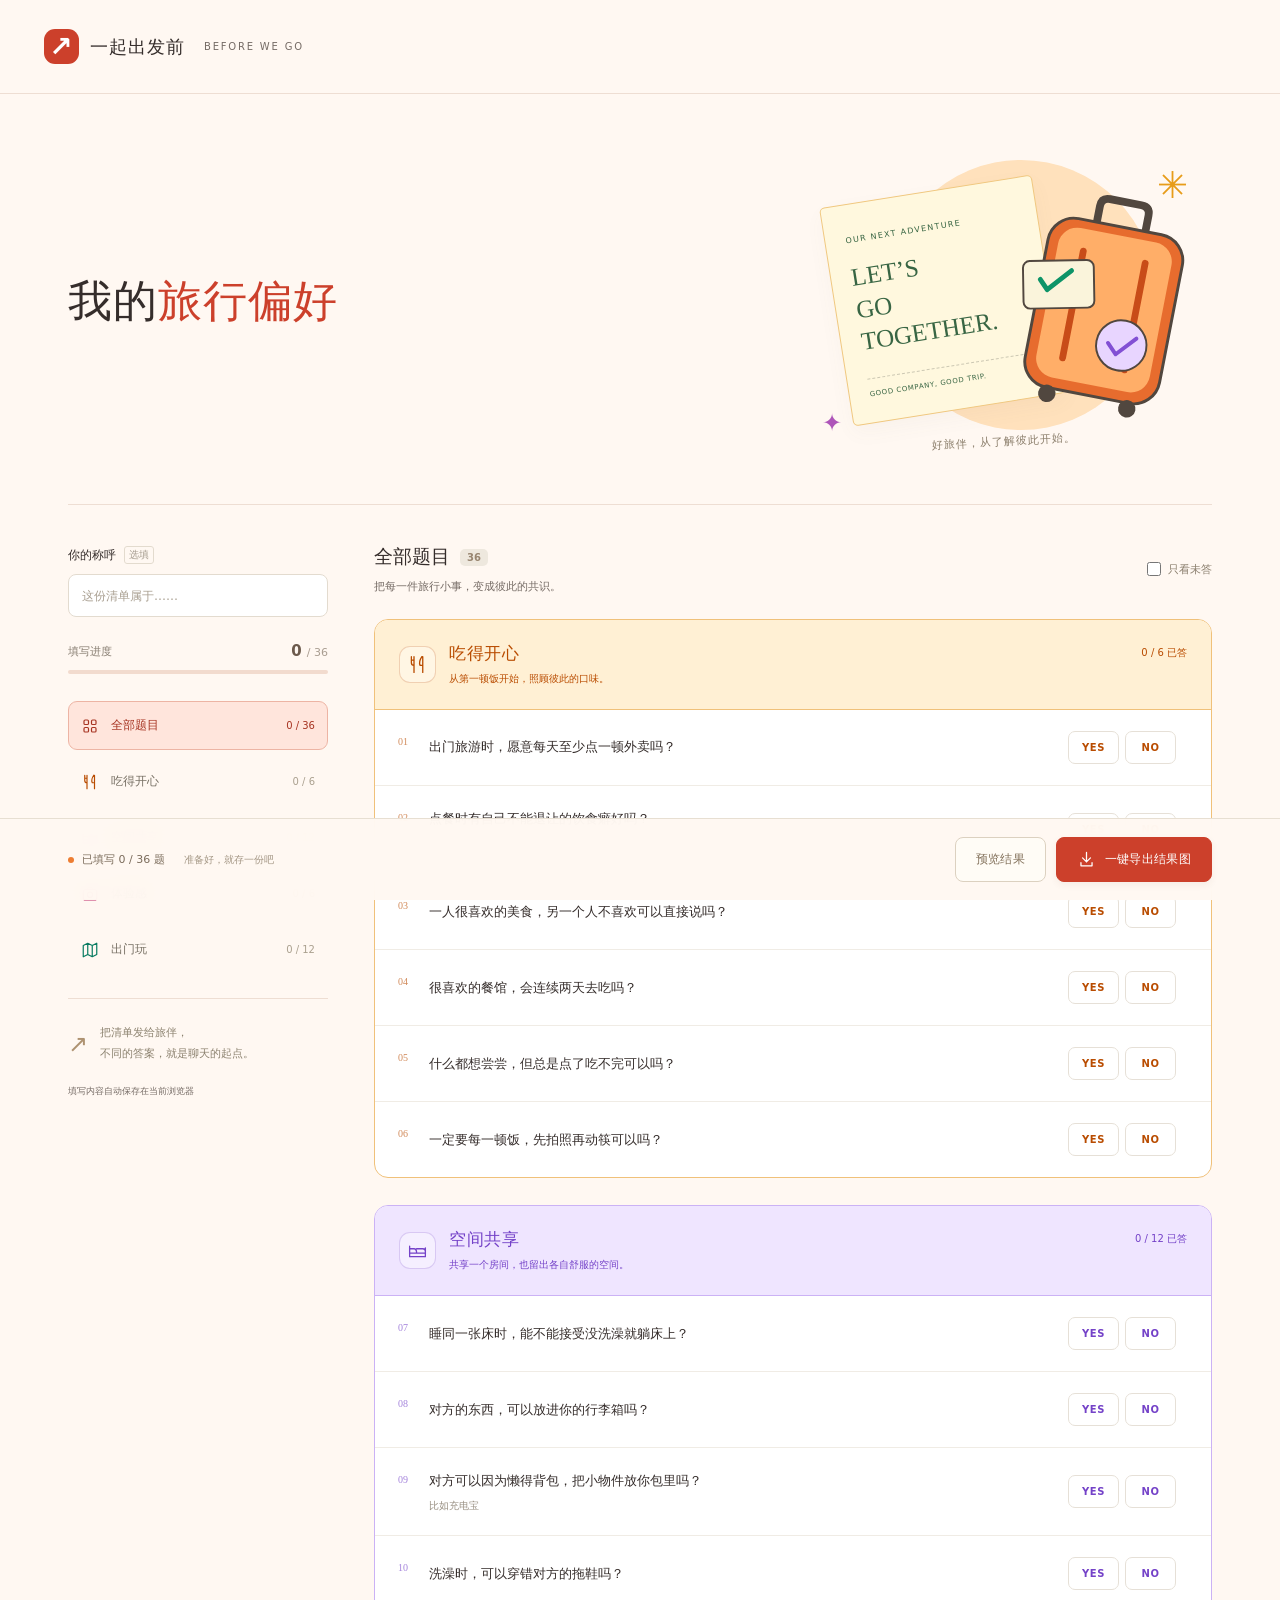
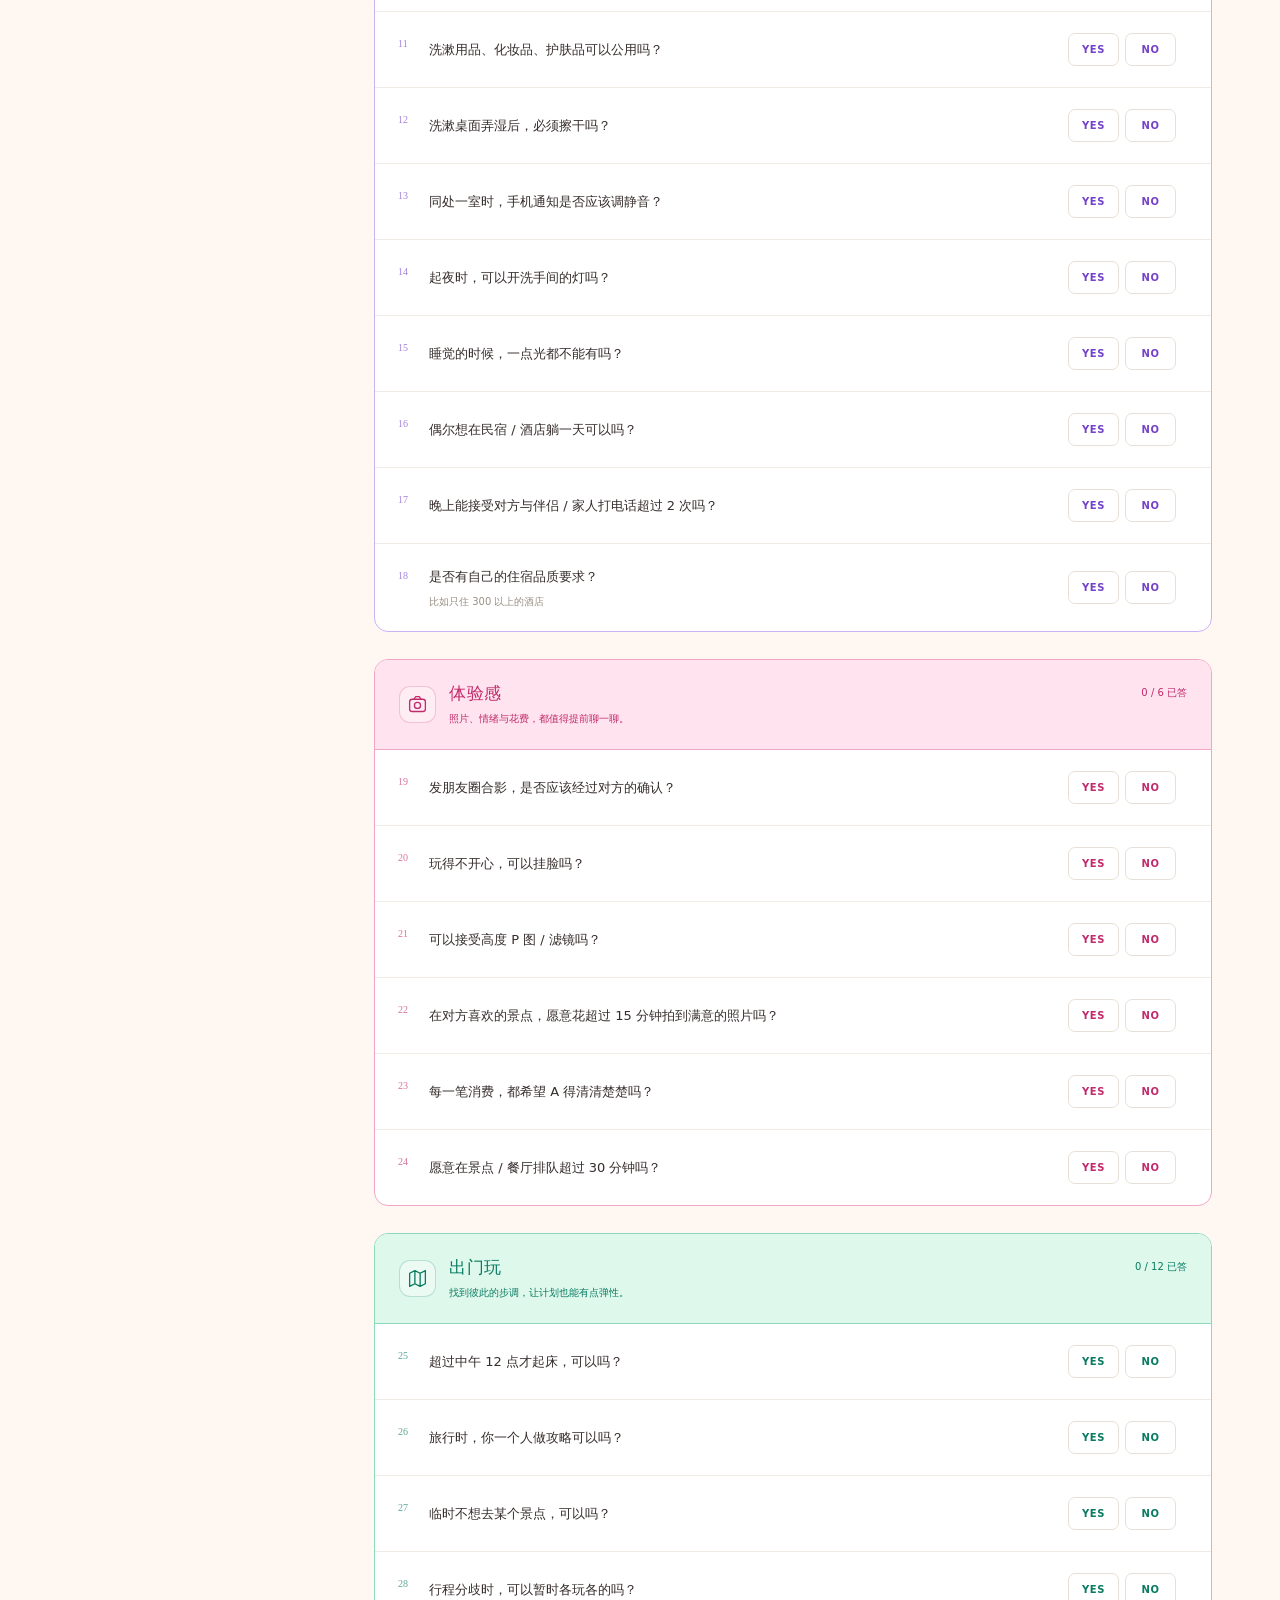
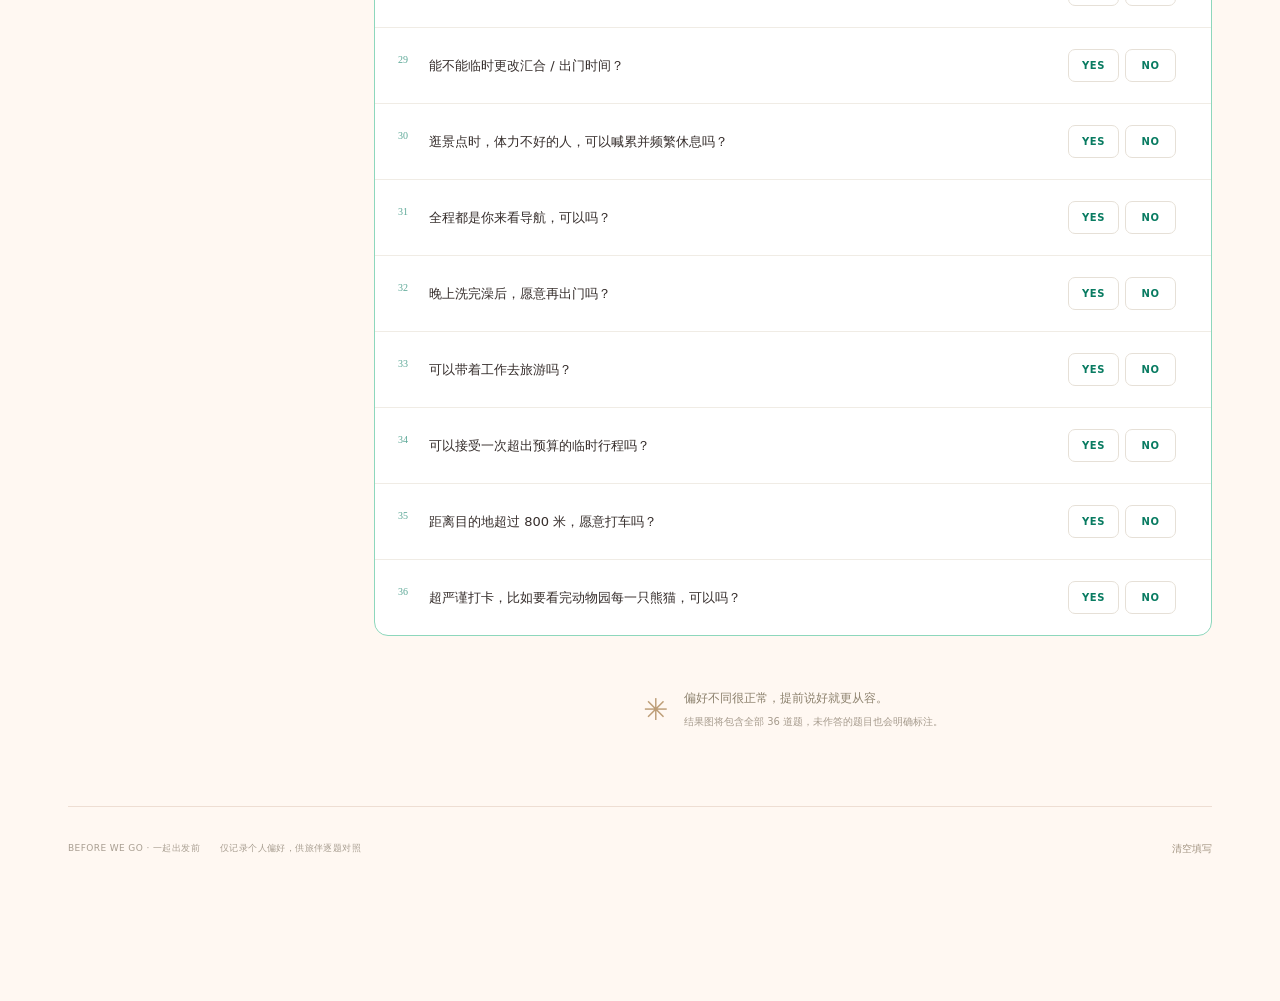
==== docs/travel-preference/index.html @ fba79fec "Archive maintenance docs and rename travel to travel-preference" ====
<!doctype html>
<html lang="zh-CN">
<head>
  <meta charset="utf-8">
  <meta name="viewport" content="width=device-width,initial-scale=1">
  <meta name="theme-color" content="#fff8f2">
  <meta name="description" content="36 道旅行偏好题，分为吃饭、空间共享、体验感、出门玩四大类。填写 YES / NO，一键导出完整偏好结果图，与旅伴一起对照。">
  <title>一起出发前 · 旅行偏好互检表</title>
  <link rel="icon" href="favicon.svg?v=20261030-5" type="image/svg+xml">
  <link rel="stylesheet" href="styles.css?v=20261030-5">
  <script src="questions.js?v=20261030-5" defer></script>
  <script src="share.js?v=20261030-5" defer></script>
  <script src="app.js?v=20261030-5" defer></script>
</head>
<body>
  <header class="site-header">
    <a href="#" class="brand" aria-label="一起出发前，回到顶部"><span class="brand-mark" aria-hidden="true">↗</span>一起出发前<span class="brand-en">BEFORE WE GO</span></a>
  </header>

  <main class="page-shell">
    <section class="hero" aria-labelledby="page-title">
      <div class="hero-copy">
        <h1 id="page-title">我的<span class="title-accent">旅行偏好</span></h1>
      </div>
      <div class="hero-art" aria-hidden="true">
        <div class="art-orbit"></div><span class="art-star star-one">✳</span><span class="art-star star-two">✦</span>
        <div class="ticket"><span>OUR NEXT ADVENTURE</span><strong>LET’S<br>GO TOGETHER.</strong><div class="ticket-line"></div><small>GOOD COMPANY, GOOD TRIP.</small></div>
        <svg class="luggage" viewBox="0 0 200 240"><path d="M77 37V18q0-9 9-9h33q9 0 9 9v19" fill="none" stroke="#51473f" stroke-width="8"/><rect x="31" y="35" width="141" height="177" rx="27" fill="#e76c2e" stroke="#51473f" stroke-width="3"/><rect x="42" y="44" width="119" height="157" rx="20" fill="#ffae68"/><path d="M69 67v112M134 67v112" stroke="#c84c18" stroke-width="7" stroke-linecap="round"/><rect x="14" y="81" width="73" height="49" rx="7" fill="#faf4db" stroke="#51473f" stroke-width="2" transform="rotate(-12 50 105)"/><path d="m31 104 9 9 21-24" fill="none" stroke="#0d9468" stroke-width="5" stroke-linecap="round" stroke-linejoin="round"/><circle cx="60" cy="218" r="9" fill="#51473f"/><circle cx="144" cy="218" r="9" fill="#51473f"/><circle cx="126" cy="155" r="26" fill="#e8d5ff" stroke="#51473f" stroke-width="2"/><path d="m112 155 10 10 18-20" fill="none" stroke="#8250d4" stroke-width="4" stroke-linecap="round" stroke-linejoin="round"/></svg>
        <span class="art-label">好旅伴，从了解彼此开始。</span>
      </div>
    </section>

    <div class="workspace">
      <aside class="sidebar" aria-label="填写设置">
        <label class="name-label" for="respondent">你的称呼 <span>选填</span></label>
        <input id="respondent" maxlength="24" placeholder="这份清单属于……" autocomplete="nickname">
        <div class="progress-heading"><span>填写进度</span><strong id="progress-count">0 <span>/ 36</span></strong></div>
        <div class="progress-track" role="progressbar" aria-label="填写进度" aria-valuemin="0" aria-valuemax="36" aria-valuenow="0"><div id="progress-fill"></div></div>
        <nav class="category-nav" aria-label="题目分类" id="category-nav"></nav>
        <div class="sidebar-note"><span aria-hidden="true">↗</span><p>把清单发给旅伴，<br>不同的答案，就是聊天的起点。</p></div>
        <p class="storage-status" id="storage-status">填写内容自动保存在当前浏览器</p>
      </aside>

      <section class="question-area" aria-label="旅行偏好题目">
        <div class="list-toolbar"><div><h2 id="list-title">全部题目<span>36</span></h2><p id="list-subtitle">把每一件旅行小事，变成彼此的共识。</p></div><label class="unanswered-filter"><input type="checkbox" id="unanswered-filter"><span>只看未答</span></label></div>
        <div id="question-list"></div>
        <div class="empty-state" id="empty-state" hidden><span>✓</span><h3>这一部分，已经填好啦</h3><p>取消「只看未答」可查看或修改你的选择。</p></div>
        <div class="end-note"><span>✳</span><p>偏好不同很正常，提前说好就更从容。<br><small>结果图将包含全部 36 道题，未作答的题目也会明确标注。</small></p></div>
      </section>
    </div>
  </main>

  <footer class="site-footer"><span>BEFORE WE GO · 一起出发前</span><p>仅记录个人偏好，供旅伴逐题对照</p><button class="quiet-button" id="reset-button">清空填写</button></footer>
  <div class="action-dock"><div class="dock-inner"><div class="dock-status"><span class="status-dot"></span><span id="dock-progress">已填写 0 / 36 题</span><small>准备好，就存一份吧</small></div><div class="dock-actions"><button class="secondary-button" id="preview-button">预览结果</button><button class="primary-button" id="export-button"><svg viewBox="0 0 24 24" aria-hidden="true"><path d="M12 3v12m-5-5 5 5 5-5M5 16v4h14v-4"/></svg><span>一键导出结果图</span></button></div></div></div>

  <dialog id="result-dialog" class="result-dialog" aria-labelledby="result-title"><div class="dialog-header"><div><span class="eyebrow">YOUR PREFERENCES</span><h2 id="result-title">你的旅行偏好结果图</h2><p id="result-description"></p></div><button class="close-button" data-close="result-dialog" aria-label="关闭结果预览">×</button></div><div class="result-image-wrap"><img id="result-image" alt="包含全部 36 道题及所选偏好的结果长图"></div><div class="dialog-actions"><span>手机也可以长按图片保存</span><button class="primary-button" id="save-preview-button">下载 PNG 图片 ↓</button></div></dialog>
  <dialog id="reset-dialog" class="reset-dialog" aria-labelledby="reset-title"><button class="close-button" data-close="reset-dialog" aria-label="取消清空">×</button><span class="reset-symbol" aria-hidden="true">↺</span><h2 id="reset-title">重新填写这份清单？</h2><p>称呼和全部答案都会清空。已经下载的结果图不受影响。</p><div class="reset-actions"><button class="secondary-button" data-close="reset-dialog">保留填写</button><button class="primary-button" id="confirm-reset">确认清空</button></div></dialog>
  <div id="toast" class="toast" role="status" aria-live="polite"></div>
  <noscript><div class="noscript-note">请启用 JavaScript，以便填写清单和导出结果图。</div></noscript>
</body>
</html>
---- docs/travel-preference/styles.css ----
:root{--paper:#fff8f2;--ink:#352d2b;--muted:#756b65;--line:#eeded3;--primary:#cc402b;--food:#b94c00;--food-bg:#fff0d4;--space:#7442c8;--space-bg:#efe5ff;--experience:#c02b6b;--experience-bg:#ffe3ee;--outing:#087b61;--outing-bg:#dff8ec;font-family:"Microsoft YaHei","PingFang SC",system-ui,sans-serif;color:var(--ink);background:var(--paper);font-synthesis:none;scroll-behavior:smooth}
*{box-sizing:border-box}body{margin:0}button,input{font:inherit}button,a,input{-webkit-tap-highlight-color:transparent}button{cursor:pointer}button:disabled{cursor:wait;opacity:.6}a{color:inherit;text-decoration:none}button:focus-visible,a:focus-visible,input:focus-visible{outline:3px solid #cc402b66;outline-offset:4px}button svg{width:19px;height:19px;fill:none;stroke:currentColor;stroke-width:1.6;stroke-linecap:round;stroke-linejoin:round}button{transition:background .18s,transform .18s,border-color .18s}button:active{transform:translateY(1px)}[hidden]{display:none!important}
.site-header{max-width:1280px;margin:auto;height:94px;display:flex;align-items:center;justify-content:space-between;padding:0 44px;border-bottom:1px solid var(--line)}.brand{display:flex;align-items:center;gap:11px;font-weight:700;font-size:18px;letter-spacing:1px}.brand-mark{width:35px;height:35px;background:var(--primary);color:#ffffff;display:grid;place-items:center;border-radius:11px;font-size:28px;line-height:1}.brand-en{font-size:10px;color:var(--muted);margin-left:8px;font-weight:500;letter-spacing:1.8px}.quiet-button{border:0;background:none;display:inline-flex;align-items:center;justify-content:center;gap:7px;color:#706b63;font-size:13px;padding:10px 0}.quiet-button:hover{color:var(--primary)}.page-shell{max-width:1192px;margin:auto;padding:0 24px}.hero{display:flex;align-items:center;justify-content:space-between;padding:62px 0 58px;gap:25px}.eyebrow{font-size:10px;letter-spacing:2px;font-weight:600;color:#8d7c6c;display:inline-flex;align-items:center;gap:9px}.hero h1{font-size:44px;line-height:1.45;letter-spacing:1px;font-weight:650;margin:18px 0}.title-accent{color:var(--primary)}.hero-art{position:relative;flex:0 0 390px;height:290px}.art-orbit{position:absolute;width:270px;height:270px;border-radius:50%;background:#ffe1bc;top:4px;left:64px}.ticket{position:absolute;background:#fff8de;border:1px solid #f0c880;box-shadow:0 8px 20px #7e71550b;width:215px;top:34px;left:13px;height:221px;transform:rotate(-9deg);border-radius:5px;padding:23px 20px;color:#386543}.ticket>span{font-size:8px;letter-spacing:1.3px}.ticket strong{display:block;font-family:Georgia,serif;font-weight:500;font-size:25px;line-height:1.3;margin:15px 0}.ticket-line{border-top:1px dashed #ccc8b3;margin-top:20px}.ticket small{font-size:7px;letter-spacing:.6px;display:block;margin-top:11px}.luggage{position:absolute;width:194px;top:35px;right:12px;transform:rotate(11deg)}.art-star{position:absolute;font-size:37px;z-index:2}.star-one{right:24px;top:8px;color:#e79c19}.star-two{left:0;bottom:9px;color:#ae55b9;font-size:24px}.art-label{position:absolute;bottom:-3px;left:110px;transform:rotate(-3deg);font-size:11px;color:#8b7e6b;letter-spacing:1px}
.workspace{display:grid;grid-template-columns:260px minmax(0,1fr);gap:46px;align-items:start;border-top:1px solid var(--line);padding-top:36px}.sidebar{position:sticky;top:24px;padding:5px 0 0}.name-label{font-size:12px;display:flex;align-items:center;gap:8px;margin-bottom:10px}.name-label span{font-size:10px;color:#a49a8d;border:1px solid #e3dbce;border-radius:3px;padding:1px 4px}#respondent{width:100%;background:#ffffff;border:1px solid #e3dbcf;border-radius:8px;padding:12px 13px;font-size:12px;color:var(--ink);height:43px}#respondent::placeholder{color:#aaa092}.progress-heading{display:flex;align-items:center;justify-content:space-between;font-size:11px;color:#877d71;margin:25px 0 10px}.progress-heading strong{font-size:15px;color:#6c5a4c;font-weight:550}.progress-heading strong span{color:#a99d91;font-size:11px;font-weight:400}.progress-track{height:4px;background:#f2dbce;border-radius:3px;overflow:hidden}.progress-track>div{height:100%;background:#cc402b;border-radius:3px;transition:width .25s;width:0}.category-nav{display:flex;flex-direction:column;gap:7px;margin-top:27px}.category-button{border:1px solid transparent;background:none;color:#777064;border-radius:9px;display:flex;align-items:center;text-align:left;gap:12px;padding:12px;font-size:12px;min-height:49px}.category-button:hover{background:#fff0e3}.category-button.active{background:#ffe5dc;border-color:#edb4a4;color:#a73422}.category-button .nav-icon{display:grid;place-items:center}.nav-icon svg{width:18px;height:18px}.category-button .category-count{margin-left:auto;color:#aaa08f;font-size:10px;font-variant-numeric:tabular-nums}.category-button.active .category-count{color:#a73422}.category-button[data-group=food]{--accent:var(--food);--tint:var(--food-bg)}.category-button[data-group=space]{--accent:var(--space);--tint:var(--space-bg)}.category-button[data-group=experience]{--accent:var(--experience);--tint:var(--experience-bg)}.category-button[data-group=outing]{--accent:var(--outing);--tint:var(--outing-bg)}.category-button:not([data-group=all]) .nav-icon{color:var(--accent)}.category-button:not([data-group=all]).active{background:var(--tint);color:var(--accent);border-color:color-mix(in srgb,var(--accent) 20%,transparent)}.sidebar-note{margin:24px 0 0;padding-top:24px;border-top:1px solid var(--line);display:flex;gap:12px;align-items:center;color:#8c826f}.sidebar-note>span{font-size:24px;color:#ae9271}.sidebar-note p{font-size:11px;line-height:1.9;margin:0}.storage-status{font-size:9px;color:#756b65;margin-top:19px;line-height:1.7}.list-toolbar{display:flex;justify-content:space-between;align-items:center;margin:0 0 25px;padding:3px 0 0}.list-toolbar h2{font-size:19px;font-weight:600;margin:0;display:flex;gap:10px;align-items:center}.list-toolbar h2 span{font-size:10px;color:#988570;background:#eee8de;border-radius:5px;padding:3px 7px}.list-toolbar p{font-size:11px;color:var(--muted);margin:9px 0 0}.unanswered-filter{font-size:11px;color:#8a7e6d;display:flex;align-items:center;gap:7px;white-space:nowrap;cursor:pointer;margin-left:14px}.unanswered-filter input{accent-color:var(--primary);width:14px;height:14px;margin:0}.question-group{margin-bottom:27px;border:1px solid var(--border);border-radius:14px;overflow:hidden;background:#ffffff;--accent:var(--food);--tint:var(--food-bg);--border:#f0c17a}.question-group[data-group=space]{--accent:var(--space);--tint:var(--space-bg);--border:#cbb2f5}.question-group[data-group=experience]{--accent:var(--experience);--tint:var(--experience-bg);--border:#f1a6c7}.question-group[data-group=outing]{--accent:var(--outing);--tint:var(--outing-bg);--border:#8dd7bc}.group-heading{background:var(--tint);padding:22px 24px;display:flex;align-items:center;gap:13px;border-bottom:1px solid var(--border)}.group-icon{display:grid;place-items:center;width:37px;height:37px;border:1px solid color-mix(in srgb,var(--accent) 22%,transparent);border-radius:11px;color:var(--accent);background:#ffffff60}.group-icon svg{width:21px;height:21px;fill:none;stroke:currentColor;stroke-width:1.5;stroke-linecap:round;stroke-linejoin:round}.group-heading h3{font-size:17px;color:var(--accent);margin:0 0 6px;letter-spacing:.5px;font-weight:600}.group-heading p{font-size:10px;color:var(--accent);opacity:1;margin:0;line-height:1.6}.group-total{margin-left:auto;color:var(--accent);font-size:10px;white-space:nowrap;align-self:flex-start;margin-top:4px;opacity:1}.question-row{display:flex;align-items:center;gap:14px;padding:21px 23px;position:relative}.question-row+.question-row{border-top:1px solid #f0ece5}.question-number{align-self:flex-start;font-size:10px;font-family:Georgia,serif;font-variant-numeric:tabular-nums;color:var(--accent);margin-top:5px;opacity:.65;min-width:17px}.question-copy{flex:1;min-width:0;margin:0;border:0;padding:0}.question-copy legend{font-size:13px;line-height:1.85;font-weight:500;padding:0;max-width:100%}.question-note{font-size:10px;color:#999083;margin:4px 0 0;line-height:1.7}.answer-controls{display:flex;gap:6px;flex-shrink:0;align-items:center}.answer-option{display:block;position:relative;cursor:pointer}.answer-option input{position:absolute;opacity:0;width:1px;height:1px}.answer-option span{display:flex;align-items:center;justify-content:center;min-width:51px;height:33px;border:1px solid #e6e0d7;border-radius:7px;background:#ffffff;font-size:10px;color:var(--accent);font-weight:600;letter-spacing:.6px;transition:all .15s}.answer-option:hover span{border-color:var(--accent);color:var(--accent)}.answer-option input:checked+span{background:var(--accent);border-color:var(--accent);color:white}.answer-option input:focus-visible+span{outline:3px solid var(--accent);outline-offset:3px}.clear-answer{height:22px;width:20px;padding:0;line-height:1;border:0;background:none;color:#aaa093;font-size:17px;opacity:0;pointer-events:none;margin-right:-14px}.question-row.answered .clear-answer{opacity:.7;pointer-events:auto}.clear-answer:hover{color:var(--accent)}.empty-state{text-align:center;padding:65px 20px;background:#ffffff;border:1px dashed #dacfbd;border-radius:14px;color:#827561}.empty-state>span{font-size:24px}.empty-state h3{font-size:17px}.empty-state p{font-size:12px}.end-note{display:flex;justify-content:center;align-items:center;gap:16px;margin:39px 0 29px;color:#8d826e}.end-note>span{font-size:30px;color:#bd9d76}.end-note p{font-size:12px;line-height:1.9}.end-note small{font-size:10px;color:#a69b8d}.site-footer{max-width:1144px;margin:32px auto 110px;padding:25px 0;border-top:1px solid var(--line);display:flex;align-items:center;gap:20px;color:#a89e91;font-size:9px;letter-spacing:.4px}.site-footer p{margin:0;flex:1}.site-footer .quiet-button{font-size:10px;color:#a39583}.action-dock{position:fixed;bottom:0;left:0;width:100%;border-top:1px solid #e7dfd2;background:#fff8f2f2;backdrop-filter:blur(12px);z-index:5;padding-bottom:env(safe-area-inset-bottom)}.dock-inner{max-width:1144px;margin:auto;display:flex;align-items:center;justify-content:space-between;gap:20px;padding:18px 0}.dock-status{display:flex;align-items:center;gap:8px;font-size:11px;color:#7b6c5b}.dock-status small{font-size:10px;color:#a49785;margin-left:11px}.status-dot{height:6px;width:6px;border-radius:50%;background:#ed7d32}.dock-actions{display:flex;gap:10px}.primary-button,.secondary-button{border-radius:8px;min-height:43px;padding:12px 20px;display:inline-flex;justify-content:center;align-items:center;gap:9px;font-size:12px;letter-spacing:.3px;line-height:1.4;white-space:nowrap}.primary-button{border:1px solid var(--primary);background:var(--primary);color:#ffffff;box-shadow:0 3px 7px #6e3d2910}.primary-button:hover{background:#b53222;border-color:#b53222}.secondary-button{border:1px solid #dcd1c0;background:#fffcf6;color:#82705a}.secondary-button:hover{background:#f0e9dd}
dialog{padding:0;border:1px solid #e6dccd;border-radius:16px;background:var(--paper);color:var(--ink);max-height:90vh;box-shadow:0 20px 90px #44372333}dialog::backdrop{background:#30292088;backdrop-filter:blur(4px)}.dialog-header{display:flex;justify-content:space-between;align-items:flex-start;padding:25px 27px 20px;gap:20px}.dialog-header h2{font-size:20px;margin:10px 0 0;font-weight:600}.dialog-header p{font-size:11px;color:#918575;line-height:1.8;margin:9px 0 0}.close-button{flex:0 0 32px;width:32px;height:32px;border:1px solid #e0d6c7;background:#fffaf2;color:#8b7963;border-radius:50%;font-size:23px;display:grid;place-items:center;padding:0;line-height:1}.result-dialog{width:800px}.result-image-wrap{padding:0 26px 25px;overflow:auto;max-height:62vh;background:#eae4d9}.result-image-wrap img{display:block;width:100%;height:auto;box-shadow:0 4px 16px #4f422d12;margin-top:22px}.dialog-actions{padding:18px 26px;display:flex;justify-content:space-between;align-items:center;gap:15px}.dialog-actions>span{font-size:10px;color:#9e907d}.reset-dialog{width:400px;padding:34px}.reset-dialog>.close-button{position:absolute;right:15px;top:15px}.reset-symbol{font-size:32px;color:var(--primary)}.reset-dialog h2{font-size:20px}.reset-dialog p{font-size:12px;color:#938370;line-height:1.9}.reset-actions{display:flex;gap:10px;justify-content:flex-end;margin-top:27px}.toast{position:fixed;bottom:100px;left:50%;transform:translate(-50%,12px);background:#4f4438;color:#fffaf1;padding:13px 20px;max-width:90%;border-radius:10px;box-shadow:0 6px 30px #49371d20;font-size:12px;opacity:0;pointer-events:none;transition:all .2s;z-index:15;text-align:center;line-height:1.6}.toast.show{opacity:1;transform:translate(-50%,0)}.noscript-note{padding:25px;text-align:center;background:#f8e4da;color:#cc402b}
@media(min-width:1450px){.site-header{max-width:1360px}.page-shell{max-width:1240px}.workspace{grid-template-columns:270px minmax(0,1fr);gap:65px}.site-footer,.dock-inner{max-width:1192px}.hero{padding-top:70px;padding-bottom:67px}.hero h1{font-size:48px}.question-copy legend{font-size:14px}.question-row{padding:23px 25px}}
@media(max-width:1100px){.site-header{margin:0 24px;padding:0 8px;height:80px}.hero h1{font-size:36px}.hero-art{flex-basis:320px;transform:scale(.9);transform-origin:right center;margin-left:-30px}.workspace{grid-template-columns:220px minmax(0,1fr);gap:25px}.hero{padding:45px 0}.question-row{padding:19px 17px;gap:10px}.question-copy legend{font-size:12px}.group-heading{padding:19px 18px}.answer-option span{min-width:45px}.site-footer,.dock-inner{margin-left:24px;margin-right:24px}.dock-status small{display:none}}
@media(max-width:760px){.site-header{height:64px;margin:0 20px;padding:0}.brand{font-size:16px;gap:8px}.brand-mark{width:30px;height:30px;font-size:25px}.brand-en{display:none}.quiet-button{font-size:11px}.page-shell{padding:0 20px}.hero{padding:24px 0 20px;gap:0;position:relative;overflow:hidden}.hero h1{font-size:30px;line-height:1.3;letter-spacing:0;margin:0}.hero-art{display:none}.workspace{display:block;padding-top:20px}.sidebar{position:static;padding:0}.name-label{margin:0 0 9px;font-size:11px}.progress-heading{margin:18px 0 9px}.category-nav{flex-direction:row;gap:7px;overflow:auto;margin:23px -20px 25px;padding:0 20px 10px;scrollbar-width:thin}.category-button{padding:10px 12px;flex-shrink:0;min-height:41px;font-size:11px;gap:7px;border-color:#e5dccd;background:#fffcf6}.category-button .category-count{display:none}.nav-icon svg{width:15px;height:15px}.sidebar-note{display:none}.storage-status{margin:0 0 20px;font-size:9px}.list-toolbar{margin-bottom:20px}.list-toolbar h2{font-size:17px}.list-toolbar p{font-size:10px;line-height:1.7;max-width:235px}.unanswered-filter{font-size:10px}.group-heading{padding:18px 16px;gap:11px}.group-heading h3{font-size:16px}.group-heading p{font-size:9px;max-width:230px}.group-total{font-size:9px}.group-icon{width:32px;height:32px;border-radius:9px}.question-group{margin-bottom:20px;border-radius:12px}.question-row{padding:18px 15px;gap:9px;flex-wrap:wrap}.question-number{font-size:10px;min-width:16px}.question-copy{flex-basis:calc(100% - 25px)}.question-copy legend{font-size:13px}.answer-controls{padding-left:25px;width:100%;margin-top:5px;gap:8px}.answer-option{flex:1}.answer-option span{height:36px;width:100%;font-size:10px}.clear-answer{margin-right:0;flex-shrink:0;width:26px}.question-note{font-size:10px}.question-row:not(.answered) .clear-answer{display:none}.end-note{margin:24px 0;align-items:flex-start;gap:10px}.end-note>span{font-size:25px;margin-top:8px}.end-note p{font-size:11px}.end-note small{font-size:9px}.site-footer{margin:20px 20px 144px;padding:22px 0;flex-wrap:wrap;gap:10px;font-size:8px}.site-footer p{flex-basis:100%;line-height:1.8;order:3}.site-footer .quiet-button{margin-left:auto;padding:0}.dock-inner{margin:0 20px;padding:12px 0;gap:12px;flex-wrap:wrap}.dock-status{font-size:10px;flex-basis:100%;gap:6px}.status-dot{width:5px;height:5px}.dock-actions{width:100%;gap:9px}.dock-actions .primary-button{flex:1}.primary-button,.secondary-button{font-size:11px;min-height:42px;padding:11px 15px}.dock-actions .secondary-button{padding:11px 18px}.toast{bottom:130px;width:max-content}.dialog-header{padding:20px;gap:10px}.dialog-header h2{font-size:17px}.dialog-header .eyebrow{font-size:8px;letter-spacing:1.5px}dialog{max-width:calc(100vw - 24px);max-height:92vh;border-radius:13px}.result-image-wrap{padding:0 12px 12px;max-height:64vh}.result-image-wrap img{margin-top:12px}.dialog-actions{padding:15px;gap:10px}.dialog-actions>span{font-size:9px;line-height:1.8;max-width:110px}.reset-dialog{padding:28px}.reset-dialog h2{font-size:18px}}
@media(min-width:761px) and (max-height:850px){.site-header{height:76px}.hero{padding:26px 0}.hero h1{font-size:36px;line-height:1.35;margin:12px 0}.hero-art{height:240px;transform:scale(.82);transform-origin:right center}.workspace{padding-top:28px}}
@media(prefers-reduced-motion:reduce){:root{scroll-behavior:auto}*,*:before,*:after{transition:none!important}}
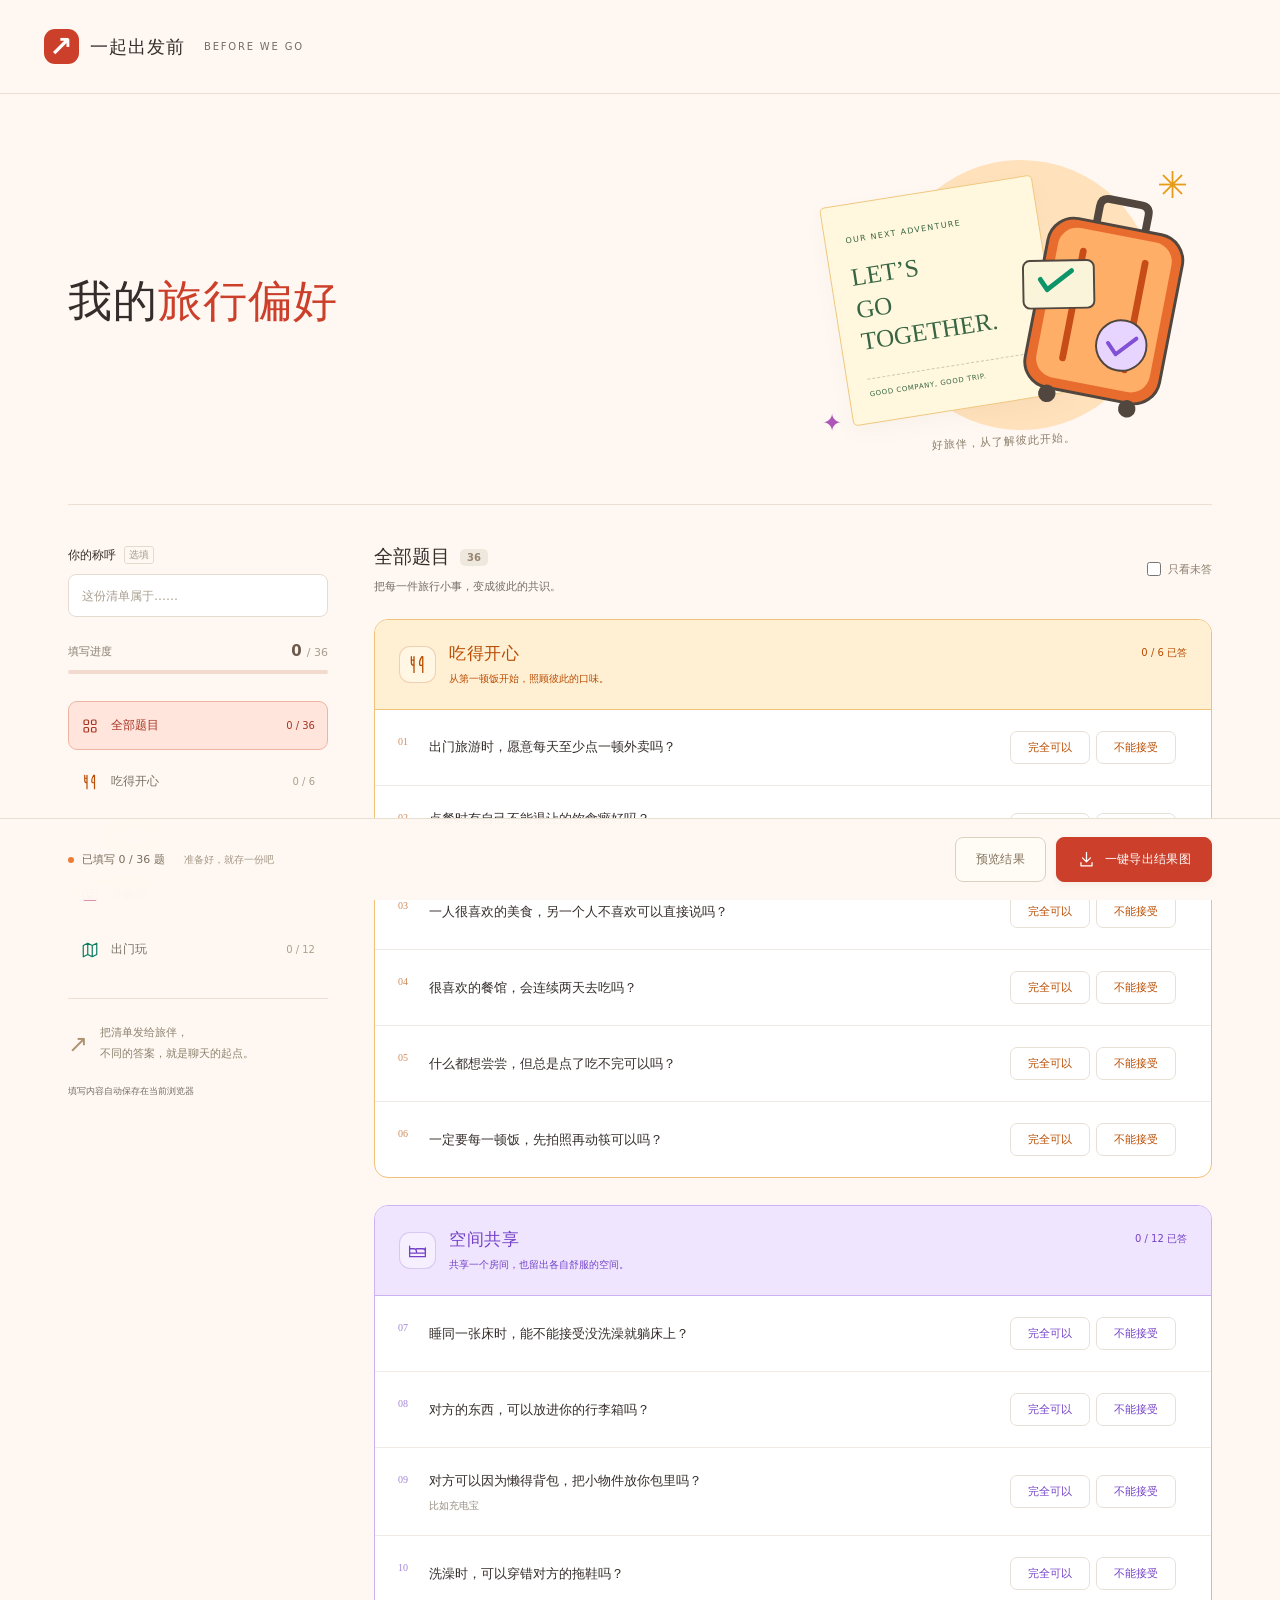
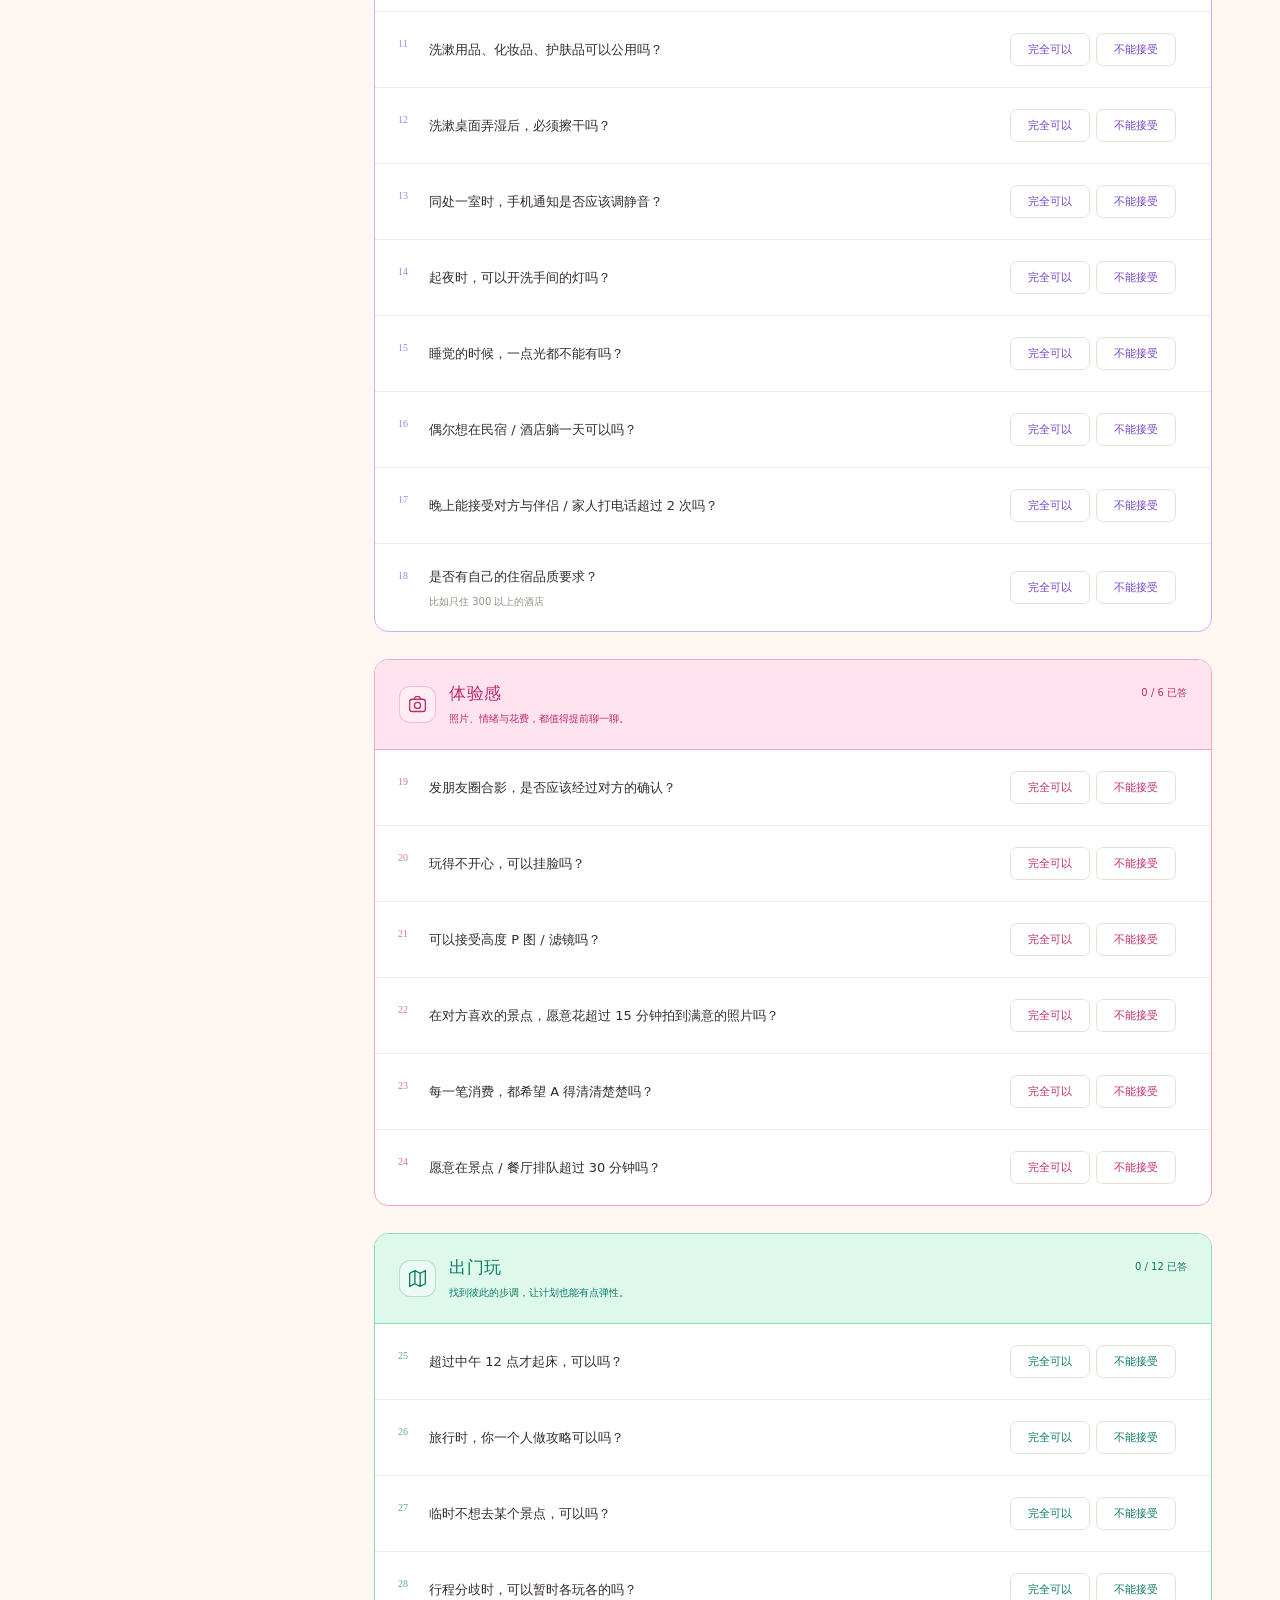
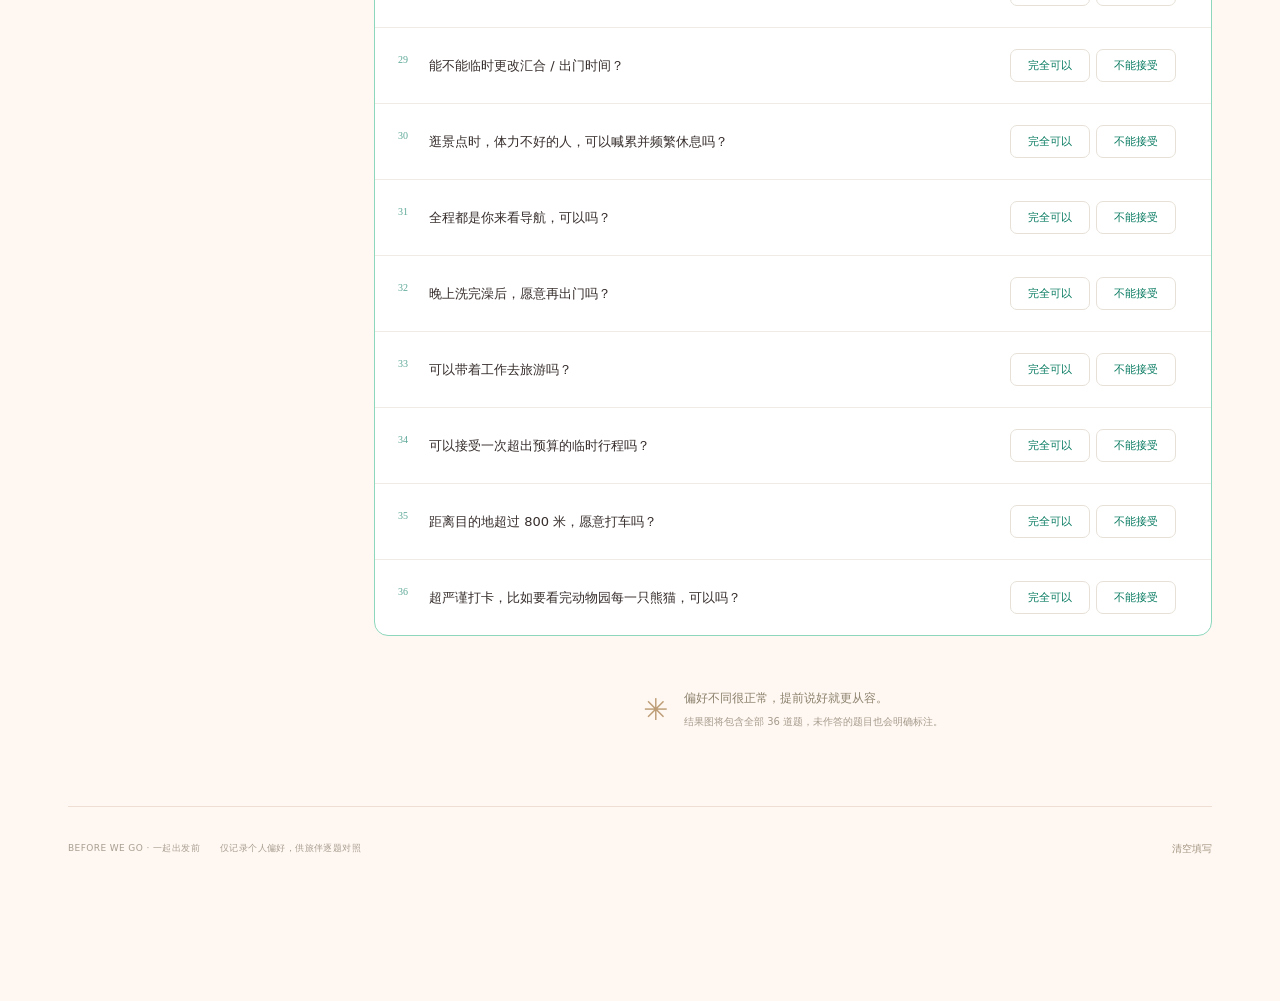
==== commit 57377515: "Use Chinese acceptance labels in travel preference answers" ====
--- a/docs/travel-preference/index.html
+++ b/docs/travel-preference/index.html
@@ -4,13 +4,13 @@
   <meta charset="utf-8">
   <meta name="viewport" content="width=device-width,initial-scale=1">
   <meta name="theme-color" content="#fff8f2">
-  <meta name="description" content="36 道旅行偏好题，分为吃饭、空间共享、体验感、出门玩四大类。填写 YES / NO，一键导出完整偏好结果图，与旅伴一起对照。">
+  <meta name="description" content="36 道旅行偏好题，分为吃饭、空间共享、体验感、出门玩四大类。选择完全可以或不能接受，一键导出完整偏好结果图，与旅伴一起对照。">
   <title>一起出发前 · 旅行偏好互检表</title>
-  <link rel="icon" href="favicon.svg?v=20261030-5" type="image/svg+xml">
-  <link rel="stylesheet" href="styles.css?v=20261030-5">
-  <script src="questions.js?v=20261030-5" defer></script>
-  <script src="share.js?v=20261030-5" defer></script>
-  <script src="app.js?v=20261030-5" defer></script>
+  <link rel="icon" href="favicon.svg?v=answers-zh-1" type="image/svg+xml">
+  <link rel="stylesheet" href="styles.css?v=answers-zh-1">
+  <script src="questions.js?v=answers-zh-1" defer></script>
+  <script src="share.js?v=answers-zh-1" defer></script>
+  <script src="app.js?v=answers-zh-1" defer></script>
 </head>
 <body>
   <header class="site-header">
--- a/docs/travel-preference/styles.css
+++ b/docs/travel-preference/styles.css
@@ -1,10 +1,10 @@
 :root{--paper:#fff8f2;--ink:#352d2b;--muted:#756b65;--line:#eeded3;--primary:#cc402b;--food:#b94c00;--food-bg:#fff0d4;--space:#7442c8;--space-bg:#efe5ff;--experience:#c02b6b;--experience-bg:#ffe3ee;--outing:#087b61;--outing-bg:#dff8ec;font-family:"Microsoft YaHei","PingFang SC",system-ui,sans-serif;color:var(--ink);background:var(--paper);font-synthesis:none;scroll-behavior:smooth}
 *{box-sizing:border-box}body{margin:0}button,input{font:inherit}button,a,input{-webkit-tap-highlight-color:transparent}button{cursor:pointer}button:disabled{cursor:wait;opacity:.6}a{color:inherit;text-decoration:none}button:focus-visible,a:focus-visible,input:focus-visible{outline:3px solid #cc402b66;outline-offset:4px}button svg{width:19px;height:19px;fill:none;stroke:currentColor;stroke-width:1.6;stroke-linecap:round;stroke-linejoin:round}button{transition:background .18s,transform .18s,border-color .18s}button:active{transform:translateY(1px)}[hidden]{display:none!important}
 .site-header{max-width:1280px;margin:auto;height:94px;display:flex;align-items:center;justify-content:space-between;padding:0 44px;border-bottom:1px solid var(--line)}.brand{display:flex;align-items:center;gap:11px;font-weight:700;font-size:18px;letter-spacing:1px}.brand-mark{width:35px;height:35px;background:var(--primary);color:#ffffff;display:grid;place-items:center;border-radius:11px;font-size:28px;line-height:1}.brand-en{font-size:10px;color:var(--muted);margin-left:8px;font-weight:500;letter-spacing:1.8px}.quiet-button{border:0;background:none;display:inline-flex;align-items:center;justify-content:center;gap:7px;color:#706b63;font-size:13px;padding:10px 0}.quiet-button:hover{color:var(--primary)}.page-shell{max-width:1192px;margin:auto;padding:0 24px}.hero{display:flex;align-items:center;justify-content:space-between;padding:62px 0 58px;gap:25px}.eyebrow{font-size:10px;letter-spacing:2px;font-weight:600;color:#8d7c6c;display:inline-flex;align-items:center;gap:9px}.hero h1{font-size:44px;line-height:1.45;letter-spacing:1px;font-weight:650;margin:18px 0}.title-accent{color:var(--primary)}.hero-art{position:relative;flex:0 0 390px;height:290px}.art-orbit{position:absolute;width:270px;height:270px;border-radius:50%;background:#ffe1bc;top:4px;left:64px}.ticket{position:absolute;background:#fff8de;border:1px solid #f0c880;box-shadow:0 8px 20px #7e71550b;width:215px;top:34px;left:13px;height:221px;transform:rotate(-9deg);border-radius:5px;padding:23px 20px;color:#386543}.ticket>span{font-size:8px;letter-spacing:1.3px}.ticket strong{display:block;font-family:Georgia,serif;font-weight:500;font-size:25px;line-height:1.3;margin:15px 0}.ticket-line{border-top:1px dashed #ccc8b3;margin-top:20px}.ticket small{font-size:7px;letter-spacing:.6px;display:block;margin-top:11px}.luggage{position:absolute;width:194px;top:35px;right:12px;transform:rotate(11deg)}.art-star{position:absolute;font-size:37px;z-index:2}.star-one{right:24px;top:8px;color:#e79c19}.star-two{left:0;bottom:9px;color:#ae55b9;font-size:24px}.art-label{position:absolute;bottom:-3px;left:110px;transform:rotate(-3deg);font-size:11px;color:#8b7e6b;letter-spacing:1px}
-.workspace{display:grid;grid-template-columns:260px minmax(0,1fr);gap:46px;align-items:start;border-top:1px solid var(--line);padding-top:36px}.sidebar{position:sticky;top:24px;padding:5px 0 0}.name-label{font-size:12px;display:flex;align-items:center;gap:8px;margin-bottom:10px}.name-label span{font-size:10px;color:#a49a8d;border:1px solid #e3dbce;border-radius:3px;padding:1px 4px}#respondent{width:100%;background:#ffffff;border:1px solid #e3dbcf;border-radius:8px;padding:12px 13px;font-size:12px;color:var(--ink);height:43px}#respondent::placeholder{color:#aaa092}.progress-heading{display:flex;align-items:center;justify-content:space-between;font-size:11px;color:#877d71;margin:25px 0 10px}.progress-heading strong{font-size:15px;color:#6c5a4c;font-weight:550}.progress-heading strong span{color:#a99d91;font-size:11px;font-weight:400}.progress-track{height:4px;background:#f2dbce;border-radius:3px;overflow:hidden}.progress-track>div{height:100%;background:#cc402b;border-radius:3px;transition:width .25s;width:0}.category-nav{display:flex;flex-direction:column;gap:7px;margin-top:27px}.category-button{border:1px solid transparent;background:none;color:#777064;border-radius:9px;display:flex;align-items:center;text-align:left;gap:12px;padding:12px;font-size:12px;min-height:49px}.category-button:hover{background:#fff0e3}.category-button.active{background:#ffe5dc;border-color:#edb4a4;color:#a73422}.category-button .nav-icon{display:grid;place-items:center}.nav-icon svg{width:18px;height:18px}.category-button .category-count{margin-left:auto;color:#aaa08f;font-size:10px;font-variant-numeric:tabular-nums}.category-button.active .category-count{color:#a73422}.category-button[data-group=food]{--accent:var(--food);--tint:var(--food-bg)}.category-button[data-group=space]{--accent:var(--space);--tint:var(--space-bg)}.category-button[data-group=experience]{--accent:var(--experience);--tint:var(--experience-bg)}.category-button[data-group=outing]{--accent:var(--outing);--tint:var(--outing-bg)}.category-button:not([data-group=all]) .nav-icon{color:var(--accent)}.category-button:not([data-group=all]).active{background:var(--tint);color:var(--accent);border-color:color-mix(in srgb,var(--accent) 20%,transparent)}.sidebar-note{margin:24px 0 0;padding-top:24px;border-top:1px solid var(--line);display:flex;gap:12px;align-items:center;color:#8c826f}.sidebar-note>span{font-size:24px;color:#ae9271}.sidebar-note p{font-size:11px;line-height:1.9;margin:0}.storage-status{font-size:9px;color:#756b65;margin-top:19px;line-height:1.7}.list-toolbar{display:flex;justify-content:space-between;align-items:center;margin:0 0 25px;padding:3px 0 0}.list-toolbar h2{font-size:19px;font-weight:600;margin:0;display:flex;gap:10px;align-items:center}.list-toolbar h2 span{font-size:10px;color:#988570;background:#eee8de;border-radius:5px;padding:3px 7px}.list-toolbar p{font-size:11px;color:var(--muted);margin:9px 0 0}.unanswered-filter{font-size:11px;color:#8a7e6d;display:flex;align-items:center;gap:7px;white-space:nowrap;cursor:pointer;margin-left:14px}.unanswered-filter input{accent-color:var(--primary);width:14px;height:14px;margin:0}.question-group{margin-bottom:27px;border:1px solid var(--border);border-radius:14px;overflow:hidden;background:#ffffff;--accent:var(--food);--tint:var(--food-bg);--border:#f0c17a}.question-group[data-group=space]{--accent:var(--space);--tint:var(--space-bg);--border:#cbb2f5}.question-group[data-group=experience]{--accent:var(--experience);--tint:var(--experience-bg);--border:#f1a6c7}.question-group[data-group=outing]{--accent:var(--outing);--tint:var(--outing-bg);--border:#8dd7bc}.group-heading{background:var(--tint);padding:22px 24px;display:flex;align-items:center;gap:13px;border-bottom:1px solid var(--border)}.group-icon{display:grid;place-items:center;width:37px;height:37px;border:1px solid color-mix(in srgb,var(--accent) 22%,transparent);border-radius:11px;color:var(--accent);background:#ffffff60}.group-icon svg{width:21px;height:21px;fill:none;stroke:currentColor;stroke-width:1.5;stroke-linecap:round;stroke-linejoin:round}.group-heading h3{font-size:17px;color:var(--accent);margin:0 0 6px;letter-spacing:.5px;font-weight:600}.group-heading p{font-size:10px;color:var(--accent);opacity:1;margin:0;line-height:1.6}.group-total{margin-left:auto;color:var(--accent);font-size:10px;white-space:nowrap;align-self:flex-start;margin-top:4px;opacity:1}.question-row{display:flex;align-items:center;gap:14px;padding:21px 23px;position:relative}.question-row+.question-row{border-top:1px solid #f0ece5}.question-number{align-self:flex-start;font-size:10px;font-family:Georgia,serif;font-variant-numeric:tabular-nums;color:var(--accent);margin-top:5px;opacity:.65;min-width:17px}.question-copy{flex:1;min-width:0;margin:0;border:0;padding:0}.question-copy legend{font-size:13px;line-height:1.85;font-weight:500;padding:0;max-width:100%}.question-note{font-size:10px;color:#999083;margin:4px 0 0;line-height:1.7}.answer-controls{display:flex;gap:6px;flex-shrink:0;align-items:center}.answer-option{display:block;position:relative;cursor:pointer}.answer-option input{position:absolute;opacity:0;width:1px;height:1px}.answer-option span{display:flex;align-items:center;justify-content:center;min-width:51px;height:33px;border:1px solid #e6e0d7;border-radius:7px;background:#ffffff;font-size:10px;color:var(--accent);font-weight:600;letter-spacing:.6px;transition:all .15s}.answer-option:hover span{border-color:var(--accent);color:var(--accent)}.answer-option input:checked+span{background:var(--accent);border-color:var(--accent);color:white}.answer-option input:focus-visible+span{outline:3px solid var(--accent);outline-offset:3px}.clear-answer{height:22px;width:20px;padding:0;line-height:1;border:0;background:none;color:#aaa093;font-size:17px;opacity:0;pointer-events:none;margin-right:-14px}.question-row.answered .clear-answer{opacity:.7;pointer-events:auto}.clear-answer:hover{color:var(--accent)}.empty-state{text-align:center;padding:65px 20px;background:#ffffff;border:1px dashed #dacfbd;border-radius:14px;color:#827561}.empty-state>span{font-size:24px}.empty-state h3{font-size:17px}.empty-state p{font-size:12px}.end-note{display:flex;justify-content:center;align-items:center;gap:16px;margin:39px 0 29px;color:#8d826e}.end-note>span{font-size:30px;color:#bd9d76}.end-note p{font-size:12px;line-height:1.9}.end-note small{font-size:10px;color:#a69b8d}.site-footer{max-width:1144px;margin:32px auto 110px;padding:25px 0;border-top:1px solid var(--line);display:flex;align-items:center;gap:20px;color:#a89e91;font-size:9px;letter-spacing:.4px}.site-footer p{margin:0;flex:1}.site-footer .quiet-button{font-size:10px;color:#a39583}.action-dock{position:fixed;bottom:0;left:0;width:100%;border-top:1px solid #e7dfd2;background:#fff8f2f2;backdrop-filter:blur(12px);z-index:5;padding-bottom:env(safe-area-inset-bottom)}.dock-inner{max-width:1144px;margin:auto;display:flex;align-items:center;justify-content:space-between;gap:20px;padding:18px 0}.dock-status{display:flex;align-items:center;gap:8px;font-size:11px;color:#7b6c5b}.dock-status small{font-size:10px;color:#a49785;margin-left:11px}.status-dot{height:6px;width:6px;border-radius:50%;background:#ed7d32}.dock-actions{display:flex;gap:10px}.primary-button,.secondary-button{border-radius:8px;min-height:43px;padding:12px 20px;display:inline-flex;justify-content:center;align-items:center;gap:9px;font-size:12px;letter-spacing:.3px;line-height:1.4;white-space:nowrap}.primary-button{border:1px solid var(--primary);background:var(--primary);color:#ffffff;box-shadow:0 3px 7px #6e3d2910}.primary-button:hover{background:#b53222;border-color:#b53222}.secondary-button{border:1px solid #dcd1c0;background:#fffcf6;color:#82705a}.secondary-button:hover{background:#f0e9dd}
+.workspace{display:grid;grid-template-columns:260px minmax(0,1fr);gap:46px;align-items:start;border-top:1px solid var(--line);padding-top:36px}.sidebar{position:sticky;top:24px;padding:5px 0 0}.name-label{font-size:12px;display:flex;align-items:center;gap:8px;margin-bottom:10px}.name-label span{font-size:10px;color:#a49a8d;border:1px solid #e3dbce;border-radius:3px;padding:1px 4px}#respondent{width:100%;background:#ffffff;border:1px solid #e3dbcf;border-radius:8px;padding:12px 13px;font-size:12px;color:var(--ink);height:43px}#respondent::placeholder{color:#aaa092}.progress-heading{display:flex;align-items:center;justify-content:space-between;font-size:11px;color:#877d71;margin:25px 0 10px}.progress-heading strong{font-size:15px;color:#6c5a4c;font-weight:550}.progress-heading strong span{color:#a99d91;font-size:11px;font-weight:400}.progress-track{height:4px;background:#f2dbce;border-radius:3px;overflow:hidden}.progress-track>div{height:100%;background:#cc402b;border-radius:3px;transition:width .25s;width:0}.category-nav{display:flex;flex-direction:column;gap:7px;margin-top:27px}.category-button{border:1px solid transparent;background:none;color:#777064;border-radius:9px;display:flex;align-items:center;text-align:left;gap:12px;padding:12px;font-size:12px;min-height:49px}.category-button:hover{background:#fff0e3}.category-button.active{background:#ffe5dc;border-color:#edb4a4;color:#a73422}.category-button .nav-icon{display:grid;place-items:center}.nav-icon svg{width:18px;height:18px}.category-button .category-count{margin-left:auto;color:#aaa08f;font-size:10px;font-variant-numeric:tabular-nums}.category-button.active .category-count{color:#a73422}.category-button[data-group=food]{--accent:var(--food);--tint:var(--food-bg)}.category-button[data-group=space]{--accent:var(--space);--tint:var(--space-bg)}.category-button[data-group=experience]{--accent:var(--experience);--tint:var(--experience-bg)}.category-button[data-group=outing]{--accent:var(--outing);--tint:var(--outing-bg)}.category-button:not([data-group=all]) .nav-icon{color:var(--accent)}.category-button:not([data-group=all]).active{background:var(--tint);color:var(--accent);border-color:color-mix(in srgb,var(--accent) 20%,transparent)}.sidebar-note{margin:24px 0 0;padding-top:24px;border-top:1px solid var(--line);display:flex;gap:12px;align-items:center;color:#8c826f}.sidebar-note>span{font-size:24px;color:#ae9271}.sidebar-note p{font-size:11px;line-height:1.9;margin:0}.storage-status{font-size:9px;color:#756b65;margin-top:19px;line-height:1.7}.list-toolbar{display:flex;justify-content:space-between;align-items:center;margin:0 0 25px;padding:3px 0 0}.list-toolbar h2{font-size:19px;font-weight:600;margin:0;display:flex;gap:10px;align-items:center}.list-toolbar h2 span{font-size:10px;color:#988570;background:#eee8de;border-radius:5px;padding:3px 7px}.list-toolbar p{font-size:11px;color:var(--muted);margin:9px 0 0}.unanswered-filter{font-size:11px;color:#8a7e6d;display:flex;align-items:center;gap:7px;white-space:nowrap;cursor:pointer;margin-left:14px}.unanswered-filter input{accent-color:var(--primary);width:14px;height:14px;margin:0}.question-group{margin-bottom:27px;border:1px solid var(--border);border-radius:14px;overflow:hidden;background:#ffffff;--accent:var(--food);--tint:var(--food-bg);--border:#f0c17a}.question-group[data-group=space]{--accent:var(--space);--tint:var(--space-bg);--border:#cbb2f5}.question-group[data-group=experience]{--accent:var(--experience);--tint:var(--experience-bg);--border:#f1a6c7}.question-group[data-group=outing]{--accent:var(--outing);--tint:var(--outing-bg);--border:#8dd7bc}.group-heading{background:var(--tint);padding:22px 24px;display:flex;align-items:center;gap:13px;border-bottom:1px solid var(--border)}.group-icon{display:grid;place-items:center;width:37px;height:37px;border:1px solid color-mix(in srgb,var(--accent) 22%,transparent);border-radius:11px;color:var(--accent);background:#ffffff60}.group-icon svg{width:21px;height:21px;fill:none;stroke:currentColor;stroke-width:1.5;stroke-linecap:round;stroke-linejoin:round}.group-heading h3{font-size:17px;color:var(--accent);margin:0 0 6px;letter-spacing:.5px;font-weight:600}.group-heading p{font-size:10px;color:var(--accent);opacity:1;margin:0;line-height:1.6}.group-total{margin-left:auto;color:var(--accent);font-size:10px;white-space:nowrap;align-self:flex-start;margin-top:4px;opacity:1}.question-row{display:flex;align-items:center;gap:14px;padding:21px 23px;position:relative}.question-row+.question-row{border-top:1px solid #f0ece5}.question-number{align-self:flex-start;font-size:10px;font-family:Georgia,serif;font-variant-numeric:tabular-nums;color:var(--accent);margin-top:5px;opacity:.65;min-width:17px}.question-copy{flex:1;min-width:0;margin:0;border:0;padding:0}.question-copy legend{font-size:13px;line-height:1.85;font-weight:500;padding:0;max-width:100%}.question-note{font-size:10px;color:#999083;margin:4px 0 0;line-height:1.7}.answer-controls{display:flex;gap:6px;flex-shrink:0;align-items:center}.answer-option{display:block;position:relative;cursor:pointer}.answer-option input{position:absolute;opacity:0;width:1px;height:1px}.answer-option span{display:flex;align-items:center;justify-content:center;min-width:80px;height:33px;border:1px solid #e6e0d7;border-radius:7px;background:#ffffff;font-size:11px;color:var(--accent);font-weight:600;letter-spacing:0;transition:all .15s}.answer-option:hover span{border-color:var(--accent);color:var(--accent)}.answer-option input:checked+span{background:var(--accent);border-color:var(--accent);color:white}.answer-option input:focus-visible+span{outline:3px solid var(--accent);outline-offset:3px}.clear-answer{height:22px;width:20px;padding:0;line-height:1;border:0;background:none;color:#aaa093;font-size:17px;opacity:0;pointer-events:none;margin-right:-14px}.question-row.answered .clear-answer{opacity:.7;pointer-events:auto}.clear-answer:hover{color:var(--accent)}.empty-state{text-align:center;padding:65px 20px;background:#ffffff;border:1px dashed #dacfbd;border-radius:14px;color:#827561}.empty-state>span{font-size:24px}.empty-state h3{font-size:17px}.empty-state p{font-size:12px}.end-note{display:flex;justify-content:center;align-items:center;gap:16px;margin:39px 0 29px;color:#8d826e}.end-note>span{font-size:30px;color:#bd9d76}.end-note p{font-size:12px;line-height:1.9}.end-note small{font-size:10px;color:#a69b8d}.site-footer{max-width:1144px;margin:32px auto 110px;padding:25px 0;border-top:1px solid var(--line);display:flex;align-items:center;gap:20px;color:#a89e91;font-size:9px;letter-spacing:.4px}.site-footer p{margin:0;flex:1}.site-footer .quiet-button{font-size:10px;color:#a39583}.action-dock{position:fixed;bottom:0;left:0;width:100%;border-top:1px solid #e7dfd2;background:#fff8f2f2;backdrop-filter:blur(12px);z-index:5;padding-bottom:env(safe-area-inset-bottom)}.dock-inner{max-width:1144px;margin:auto;display:flex;align-items:center;justify-content:space-between;gap:20px;padding:18px 0}.dock-status{display:flex;align-items:center;gap:8px;font-size:11px;color:#7b6c5b}.dock-status small{font-size:10px;color:#a49785;margin-left:11px}.status-dot{height:6px;width:6px;border-radius:50%;background:#ed7d32}.dock-actions{display:flex;gap:10px}.primary-button,.secondary-button{border-radius:8px;min-height:43px;padding:12px 20px;display:inline-flex;justify-content:center;align-items:center;gap:9px;font-size:12px;letter-spacing:.3px;line-height:1.4;white-space:nowrap}.primary-button{border:1px solid var(--primary);background:var(--primary);color:#ffffff;box-shadow:0 3px 7px #6e3d2910}.primary-button:hover{background:#b53222;border-color:#b53222}.secondary-button{border:1px solid #dcd1c0;background:#fffcf6;color:#82705a}.secondary-button:hover{background:#f0e9dd}
 dialog{padding:0;border:1px solid #e6dccd;border-radius:16px;background:var(--paper);color:var(--ink);max-height:90vh;box-shadow:0 20px 90px #44372333}dialog::backdrop{background:#30292088;backdrop-filter:blur(4px)}.dialog-header{display:flex;justify-content:space-between;align-items:flex-start;padding:25px 27px 20px;gap:20px}.dialog-header h2{font-size:20px;margin:10px 0 0;font-weight:600}.dialog-header p{font-size:11px;color:#918575;line-height:1.8;margin:9px 0 0}.close-button{flex:0 0 32px;width:32px;height:32px;border:1px solid #e0d6c7;background:#fffaf2;color:#8b7963;border-radius:50%;font-size:23px;display:grid;place-items:center;padding:0;line-height:1}.result-dialog{width:800px}.result-image-wrap{padding:0 26px 25px;overflow:auto;max-height:62vh;background:#eae4d9}.result-image-wrap img{display:block;width:100%;height:auto;box-shadow:0 4px 16px #4f422d12;margin-top:22px}.dialog-actions{padding:18px 26px;display:flex;justify-content:space-between;align-items:center;gap:15px}.dialog-actions>span{font-size:10px;color:#9e907d}.reset-dialog{width:400px;padding:34px}.reset-dialog>.close-button{position:absolute;right:15px;top:15px}.reset-symbol{font-size:32px;color:var(--primary)}.reset-dialog h2{font-size:20px}.reset-dialog p{font-size:12px;color:#938370;line-height:1.9}.reset-actions{display:flex;gap:10px;justify-content:flex-end;margin-top:27px}.toast{position:fixed;bottom:100px;left:50%;transform:translate(-50%,12px);background:#4f4438;color:#fffaf1;padding:13px 20px;max-width:90%;border-radius:10px;box-shadow:0 6px 30px #49371d20;font-size:12px;opacity:0;pointer-events:none;transition:all .2s;z-index:15;text-align:center;line-height:1.6}.toast.show{opacity:1;transform:translate(-50%,0)}.noscript-note{padding:25px;text-align:center;background:#f8e4da;color:#cc402b}
 @media(min-width:1450px){.site-header{max-width:1360px}.page-shell{max-width:1240px}.workspace{grid-template-columns:270px minmax(0,1fr);gap:65px}.site-footer,.dock-inner{max-width:1192px}.hero{padding-top:70px;padding-bottom:67px}.hero h1{font-size:48px}.question-copy legend{font-size:14px}.question-row{padding:23px 25px}}
-@media(max-width:1100px){.site-header{margin:0 24px;padding:0 8px;height:80px}.hero h1{font-size:36px}.hero-art{flex-basis:320px;transform:scale(.9);transform-origin:right center;margin-left:-30px}.workspace{grid-template-columns:220px minmax(0,1fr);gap:25px}.hero{padding:45px 0}.question-row{padding:19px 17px;gap:10px}.question-copy legend{font-size:12px}.group-heading{padding:19px 18px}.answer-option span{min-width:45px}.site-footer,.dock-inner{margin-left:24px;margin-right:24px}.dock-status small{display:none}}
-@media(max-width:760px){.site-header{height:64px;margin:0 20px;padding:0}.brand{font-size:16px;gap:8px}.brand-mark{width:30px;height:30px;font-size:25px}.brand-en{display:none}.quiet-button{font-size:11px}.page-shell{padding:0 20px}.hero{padding:24px 0 20px;gap:0;position:relative;overflow:hidden}.hero h1{font-size:30px;line-height:1.3;letter-spacing:0;margin:0}.hero-art{display:none}.workspace{display:block;padding-top:20px}.sidebar{position:static;padding:0}.name-label{margin:0 0 9px;font-size:11px}.progress-heading{margin:18px 0 9px}.category-nav{flex-direction:row;gap:7px;overflow:auto;margin:23px -20px 25px;padding:0 20px 10px;scrollbar-width:thin}.category-button{padding:10px 12px;flex-shrink:0;min-height:41px;font-size:11px;gap:7px;border-color:#e5dccd;background:#fffcf6}.category-button .category-count{display:none}.nav-icon svg{width:15px;height:15px}.sidebar-note{display:none}.storage-status{margin:0 0 20px;font-size:9px}.list-toolbar{margin-bottom:20px}.list-toolbar h2{font-size:17px}.list-toolbar p{font-size:10px;line-height:1.7;max-width:235px}.unanswered-filter{font-size:10px}.group-heading{padding:18px 16px;gap:11px}.group-heading h3{font-size:16px}.group-heading p{font-size:9px;max-width:230px}.group-total{font-size:9px}.group-icon{width:32px;height:32px;border-radius:9px}.question-group{margin-bottom:20px;border-radius:12px}.question-row{padding:18px 15px;gap:9px;flex-wrap:wrap}.question-number{font-size:10px;min-width:16px}.question-copy{flex-basis:calc(100% - 25px)}.question-copy legend{font-size:13px}.answer-controls{padding-left:25px;width:100%;margin-top:5px;gap:8px}.answer-option{flex:1}.answer-option span{height:36px;width:100%;font-size:10px}.clear-answer{margin-right:0;flex-shrink:0;width:26px}.question-note{font-size:10px}.question-row:not(.answered) .clear-answer{display:none}.end-note{margin:24px 0;align-items:flex-start;gap:10px}.end-note>span{font-size:25px;margin-top:8px}.end-note p{font-size:11px}.end-note small{font-size:9px}.site-footer{margin:20px 20px 144px;padding:22px 0;flex-wrap:wrap;gap:10px;font-size:8px}.site-footer p{flex-basis:100%;line-height:1.8;order:3}.site-footer .quiet-button{margin-left:auto;padding:0}.dock-inner{margin:0 20px;padding:12px 0;gap:12px;flex-wrap:wrap}.dock-status{font-size:10px;flex-basis:100%;gap:6px}.status-dot{width:5px;height:5px}.dock-actions{width:100%;gap:9px}.dock-actions .primary-button{flex:1}.primary-button,.secondary-button{font-size:11px;min-height:42px;padding:11px 15px}.dock-actions .secondary-button{padding:11px 18px}.toast{bottom:130px;width:max-content}.dialog-header{padding:20px;gap:10px}.dialog-header h2{font-size:17px}.dialog-header .eyebrow{font-size:8px;letter-spacing:1.5px}dialog{max-width:calc(100vw - 24px);max-height:92vh;border-radius:13px}.result-image-wrap{padding:0 12px 12px;max-height:64vh}.result-image-wrap img{margin-top:12px}.dialog-actions{padding:15px;gap:10px}.dialog-actions>span{font-size:9px;line-height:1.8;max-width:110px}.reset-dialog{padding:28px}.reset-dialog h2{font-size:18px}}
+@media(max-width:1100px){.site-header{margin:0 24px;padding:0 8px;height:80px}.hero h1{font-size:36px}.hero-art{flex-basis:320px;transform:scale(.9);transform-origin:right center;margin-left:-30px}.workspace{grid-template-columns:220px minmax(0,1fr);gap:25px}.hero{padding:45px 0}.question-row{padding:19px 17px;gap:10px}.question-copy legend{font-size:12px}.group-heading{padding:19px 18px}.answer-option span{min-width:72px}.site-footer,.dock-inner{margin-left:24px;margin-right:24px}.dock-status small{display:none}}
+@media(max-width:760px){.site-header{height:64px;margin:0 20px;padding:0}.brand{font-size:16px;gap:8px}.brand-mark{width:30px;height:30px;font-size:25px}.brand-en{display:none}.quiet-button{font-size:11px}.page-shell{padding:0 20px}.hero{padding:24px 0 20px;gap:0;position:relative;overflow:hidden}.hero h1{font-size:30px;line-height:1.3;letter-spacing:0;margin:0}.hero-art{display:none}.workspace{display:block;padding-top:20px}.sidebar{position:static;padding:0}.name-label{margin:0 0 9px;font-size:11px}.progress-heading{margin:18px 0 9px}.category-nav{flex-direction:row;gap:7px;overflow:auto;margin:23px -20px 25px;padding:0 20px 10px;scrollbar-width:thin}.category-button{padding:10px 12px;flex-shrink:0;min-height:41px;font-size:11px;gap:7px;border-color:#e5dccd;background:#fffcf6}.category-button .category-count{display:none}.nav-icon svg{width:15px;height:15px}.sidebar-note{display:none}.storage-status{margin:0 0 20px;font-size:9px}.list-toolbar{margin-bottom:20px}.list-toolbar h2{font-size:17px}.list-toolbar p{font-size:10px;line-height:1.7;max-width:235px}.unanswered-filter{font-size:10px}.group-heading{padding:18px 16px;gap:11px}.group-heading h3{font-size:16px}.group-heading p{font-size:9px;max-width:230px}.group-total{font-size:9px}.group-icon{width:32px;height:32px;border-radius:9px}.question-group{margin-bottom:20px;border-radius:12px}.question-row{padding:18px 15px;gap:9px;flex-wrap:wrap}.question-number{font-size:10px;min-width:16px}.question-copy{flex-basis:calc(100% - 25px)}.question-copy legend{font-size:13px}.answer-controls{padding-left:25px;width:100%;margin-top:5px;gap:8px}.answer-option{flex:1}.answer-option span{height:36px;width:100%;font-size:11px}.clear-answer{margin-right:0;flex-shrink:0;width:26px}.question-note{font-size:10px}.question-row:not(.answered) .clear-answer{display:none}.end-note{margin:24px 0;align-items:flex-start;gap:10px}.end-note>span{font-size:25px;margin-top:8px}.end-note p{font-size:11px}.end-note small{font-size:9px}.site-footer{margin:20px 20px 144px;padding:22px 0;flex-wrap:wrap;gap:10px;font-size:8px}.site-footer p{flex-basis:100%;line-height:1.8;order:3}.site-footer .quiet-button{margin-left:auto;padding:0}.dock-inner{margin:0 20px;padding:12px 0;gap:12px;flex-wrap:wrap}.dock-status{font-size:10px;flex-basis:100%;gap:6px}.status-dot{width:5px;height:5px}.dock-actions{width:100%;gap:9px}.dock-actions .primary-button{flex:1}.primary-button,.secondary-button{font-size:11px;min-height:42px;padding:11px 15px}.dock-actions .secondary-button{padding:11px 18px}.toast{bottom:130px;width:max-content}.dialog-header{padding:20px;gap:10px}.dialog-header h2{font-size:17px}.dialog-header .eyebrow{font-size:8px;letter-spacing:1.5px}dialog{max-width:calc(100vw - 24px);max-height:92vh;border-radius:13px}.result-image-wrap{padding:0 12px 12px;max-height:64vh}.result-image-wrap img{margin-top:12px}.dialog-actions{padding:15px;gap:10px}.dialog-actions>span{font-size:9px;line-height:1.8;max-width:110px}.reset-dialog{padding:28px}.reset-dialog h2{font-size:18px}}
 @media(min-width:761px) and (max-height:850px){.site-header{height:76px}.hero{padding:26px 0}.hero h1{font-size:36px;line-height:1.35;margin:12px 0}.hero-art{height:240px;transform:scale(.82);transform-origin:right center}.workspace{padding-top:28px}}
 @media(prefers-reduced-motion:reduce){:root{scroll-behavior:auto}*,*:before,*:after{transition:none!important}}
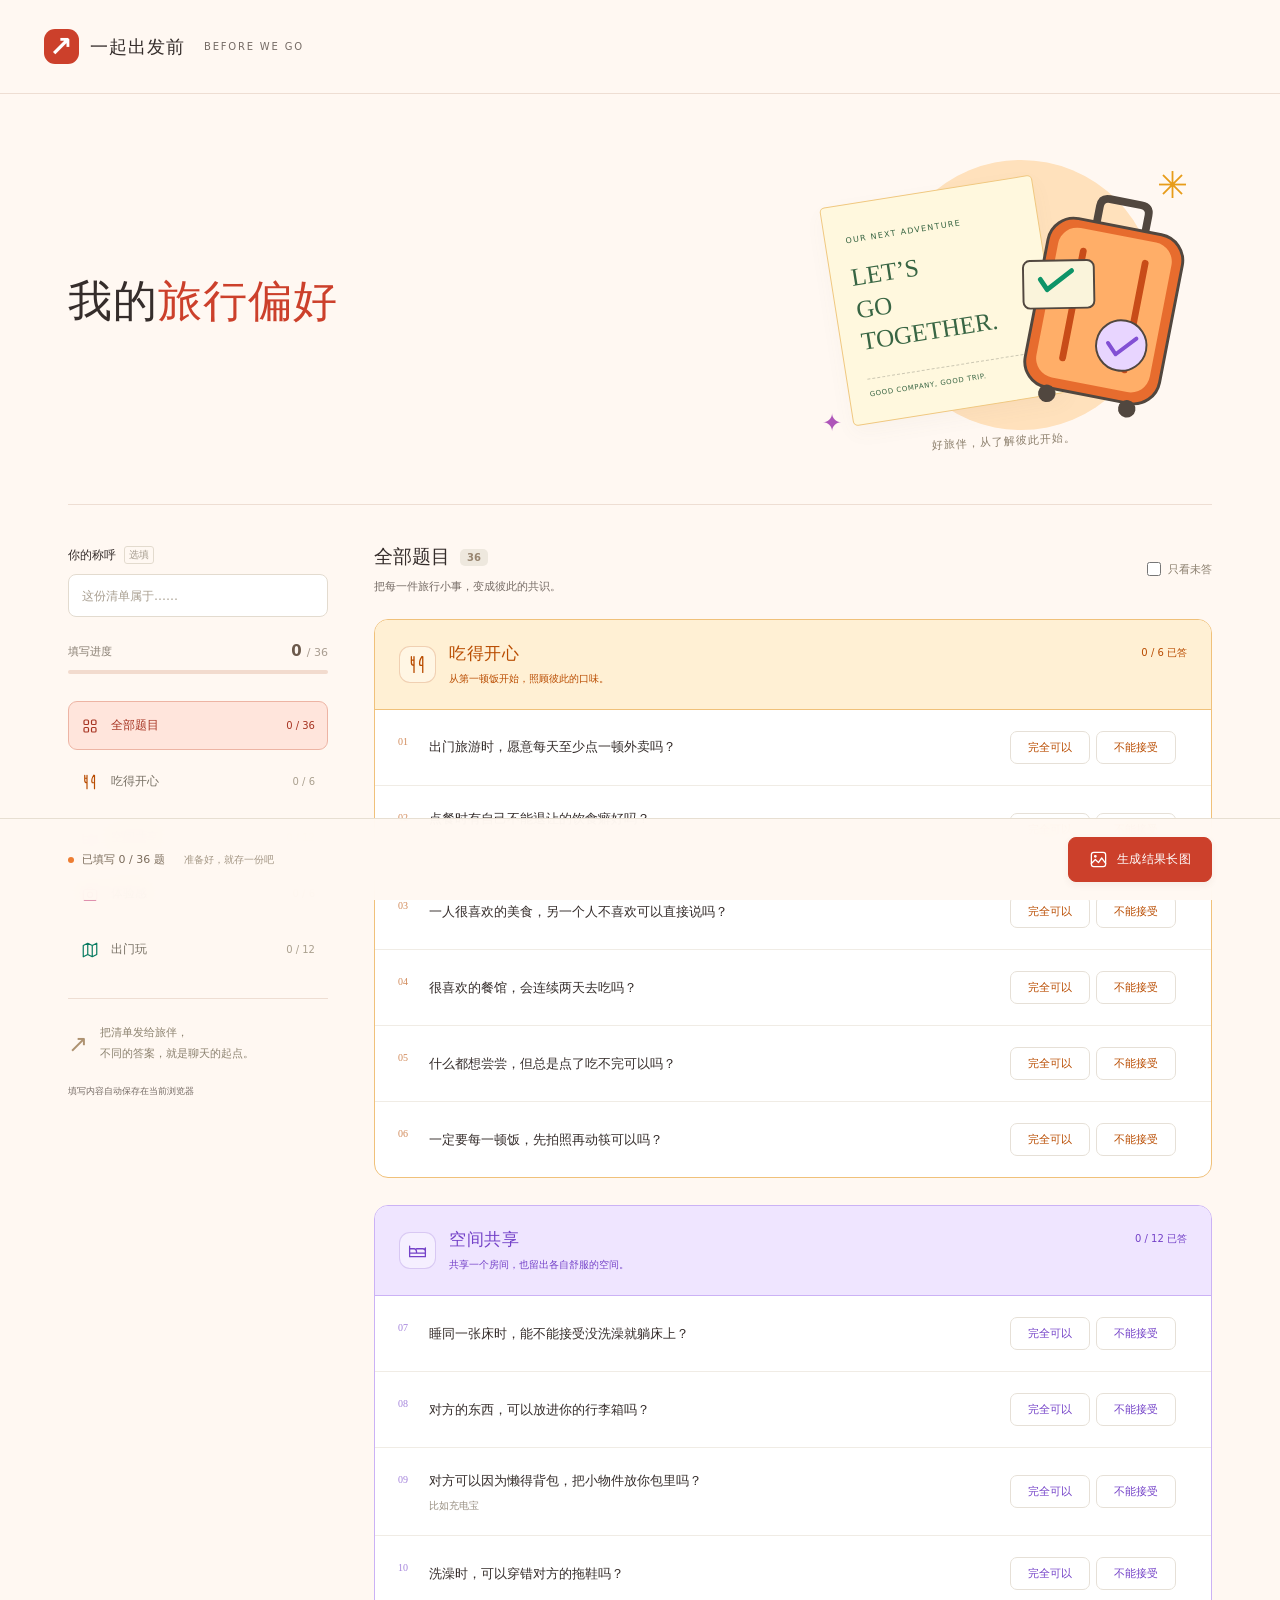
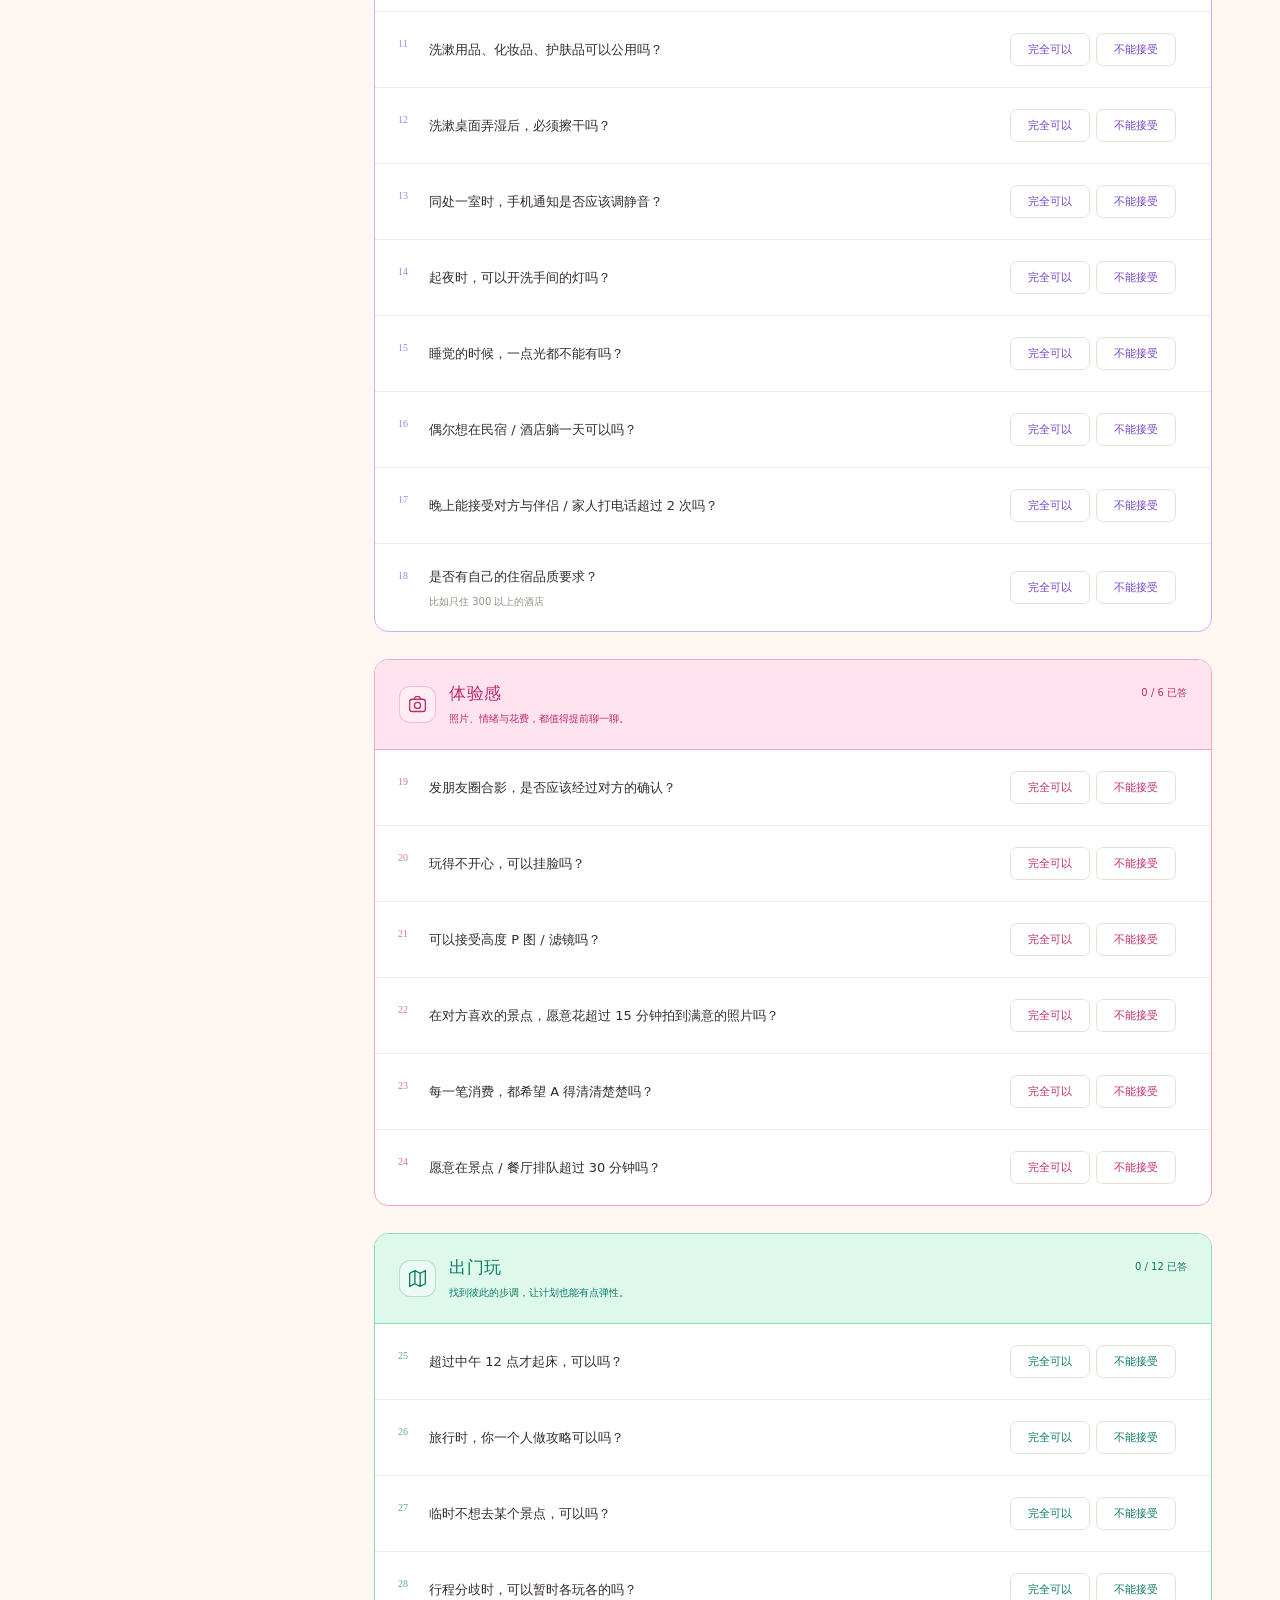
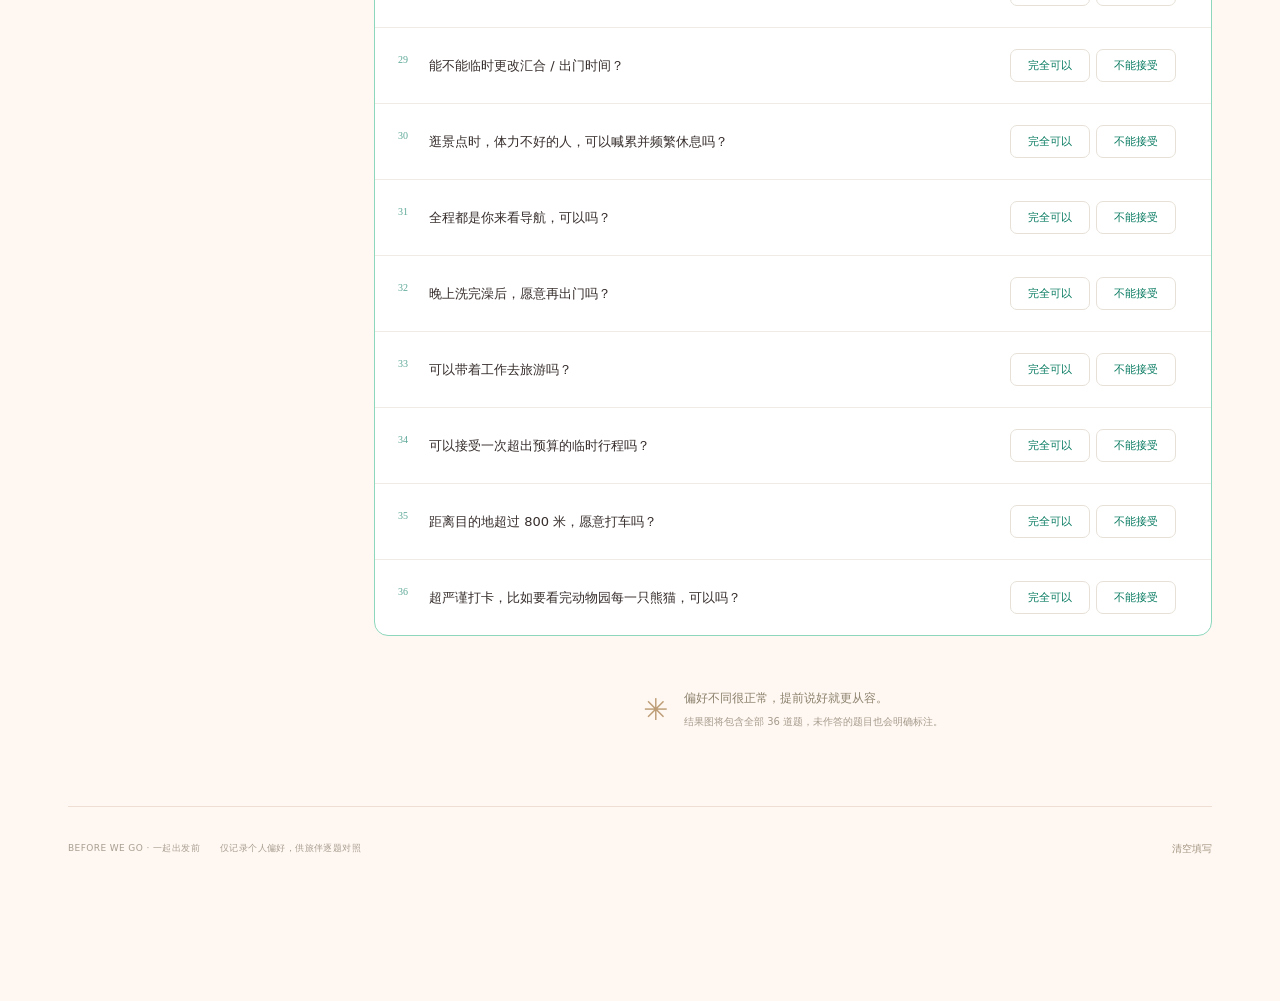
==== commit d3bd4b81: "Preview result long image before saving on mobile" ====
--- a/docs/travel-preference/index.html
+++ b/docs/travel-preference/index.html
@@ -4,13 +4,13 @@
   <meta charset="utf-8">
   <meta name="viewport" content="width=device-width,initial-scale=1">
   <meta name="theme-color" content="#fff8f2">
-  <meta name="description" content="36 道旅行偏好题，分为吃饭、空间共享、体验感、出门玩四大类。选择完全可以或不能接受，一键导出完整偏好结果图，与旅伴一起对照。">
+  <meta name="description" content="36 道旅行偏好题，分为吃饭、空间共享、体验感、出门玩四大类。选择完全可以或不能接受，生成完整结果长图，长按保存后与旅伴一起对照。">
   <title>一起出发前 · 旅行偏好互检表</title>
-  <link rel="icon" href="favicon.svg?v=answers-zh-1" type="image/svg+xml">
-  <link rel="stylesheet" href="styles.css?v=answers-zh-1">
-  <script src="questions.js?v=answers-zh-1" defer></script>
-  <script src="share.js?v=answers-zh-1" defer></script>
-  <script src="app.js?v=answers-zh-1" defer></script>
+  <link rel="icon" href="favicon.svg?v=long-image-1" type="image/svg+xml">
+  <link rel="stylesheet" href="styles.css?v=long-image-1">
+  <script src="questions.js?v=long-image-1" defer></script>
+  <script src="share.js?v=long-image-1" defer></script>
+  <script src="app.js?v=long-image-1" defer></script>
 </head>
 <body>
   <header class="site-header">
@@ -51,9 +51,13 @@
   </main>
 
   <footer class="site-footer"><span>BEFORE WE GO · 一起出发前</span><p>仅记录个人偏好，供旅伴逐题对照</p><button class="quiet-button" id="reset-button">清空填写</button></footer>
-  <div class="action-dock"><div class="dock-inner"><div class="dock-status"><span class="status-dot"></span><span id="dock-progress">已填写 0 / 36 题</span><small>准备好，就存一份吧</small></div><div class="dock-actions"><button class="secondary-button" id="preview-button">预览结果</button><button class="primary-button" id="export-button"><svg viewBox="0 0 24 24" aria-hidden="true"><path d="M12 3v12m-5-5 5 5 5-5M5 16v4h14v-4"/></svg><span>一键导出结果图</span></button></div></div></div>
+  <div class="action-dock"><div class="dock-inner"><div class="dock-status"><span class="status-dot"></span><span id="dock-progress">已填写 0 / 36 题</span><small>准备好，就存一份吧</small></div><div class="dock-actions"><button class="primary-button" id="export-button"><svg viewBox="0 0 24 24" aria-hidden="true"><rect x="3" y="3" width="18" height="18" rx="3"/><circle cx="8" cy="8" r="1"/><path d="m3 17 5-5 4 4 4-6 5 7"/></svg><span>生成结果长图</span></button></div></div></div>
 
-  <dialog id="result-dialog" class="result-dialog" aria-labelledby="result-title"><div class="dialog-header"><div><span class="eyebrow">YOUR PREFERENCES</span><h2 id="result-title">你的旅行偏好结果图</h2><p id="result-description"></p></div><button class="close-button" data-close="result-dialog" aria-label="关闭结果预览">×</button></div><div class="result-image-wrap"><img id="result-image" alt="包含全部 36 道题及所选偏好的结果长图"></div><div class="dialog-actions"><span>手机也可以长按图片保存</span><button class="primary-button" id="save-preview-button">下载 PNG 图片 ↓</button></div></dialog>
+  <dialog id="result-dialog" class="result-dialog" aria-labelledby="result-title" aria-describedby="result-description save-hint">
+    <div class="dialog-header"><div><h2 id="result-title">我的旅行偏好 · 结果长图</h2><p id="result-description"></p></div><button class="close-button" data-close="result-dialog" aria-label="关闭结果预览" autofocus>×</button></div>
+    <div class="result-image-wrap" role="region" aria-label="结果长图，可上下滑动" tabindex="0"><img id="result-image" alt="包含全部 36 道题及所选偏好的结果长图"></div>
+    <div class="dialog-actions"><p class="save-hint" id="save-hint"><strong>长按图片，保存到手机相册</strong><span>上下滑动查看完整结果</span></p><a class="secondary-button desktop-download" id="save-preview-link" download>下载 PNG 图片 ↓</a></div>
+  </dialog>
   <dialog id="reset-dialog" class="reset-dialog" aria-labelledby="reset-title"><button class="close-button" data-close="reset-dialog" aria-label="取消清空">×</button><span class="reset-symbol" aria-hidden="true">↺</span><h2 id="reset-title">重新填写这份清单？</h2><p>称呼和全部答案都会清空。已经下载的结果图不受影响。</p><div class="reset-actions"><button class="secondary-button" data-close="reset-dialog">保留填写</button><button class="primary-button" id="confirm-reset">确认清空</button></div></dialog>
   <div id="toast" class="toast" role="status" aria-live="polite"></div>
   <noscript><div class="noscript-note">请启用 JavaScript，以便填写清单和导出结果图。</div></noscript>
--- a/docs/travel-preference/styles.css
+++ b/docs/travel-preference/styles.css
@@ -2,9 +2,10 @@
 *{box-sizing:border-box}body{margin:0}button,input{font:inherit}button,a,input{-webkit-tap-highlight-color:transparent}button{cursor:pointer}button:disabled{cursor:wait;opacity:.6}a{color:inherit;text-decoration:none}button:focus-visible,a:focus-visible,input:focus-visible{outline:3px solid #cc402b66;outline-offset:4px}button svg{width:19px;height:19px;fill:none;stroke:currentColor;stroke-width:1.6;stroke-linecap:round;stroke-linejoin:round}button{transition:background .18s,transform .18s,border-color .18s}button:active{transform:translateY(1px)}[hidden]{display:none!important}
 .site-header{max-width:1280px;margin:auto;height:94px;display:flex;align-items:center;justify-content:space-between;padding:0 44px;border-bottom:1px solid var(--line)}.brand{display:flex;align-items:center;gap:11px;font-weight:700;font-size:18px;letter-spacing:1px}.brand-mark{width:35px;height:35px;background:var(--primary);color:#ffffff;display:grid;place-items:center;border-radius:11px;font-size:28px;line-height:1}.brand-en{font-size:10px;color:var(--muted);margin-left:8px;font-weight:500;letter-spacing:1.8px}.quiet-button{border:0;background:none;display:inline-flex;align-items:center;justify-content:center;gap:7px;color:#706b63;font-size:13px;padding:10px 0}.quiet-button:hover{color:var(--primary)}.page-shell{max-width:1192px;margin:auto;padding:0 24px}.hero{display:flex;align-items:center;justify-content:space-between;padding:62px 0 58px;gap:25px}.eyebrow{font-size:10px;letter-spacing:2px;font-weight:600;color:#8d7c6c;display:inline-flex;align-items:center;gap:9px}.hero h1{font-size:44px;line-height:1.45;letter-spacing:1px;font-weight:650;margin:18px 0}.title-accent{color:var(--primary)}.hero-art{position:relative;flex:0 0 390px;height:290px}.art-orbit{position:absolute;width:270px;height:270px;border-radius:50%;background:#ffe1bc;top:4px;left:64px}.ticket{position:absolute;background:#fff8de;border:1px solid #f0c880;box-shadow:0 8px 20px #7e71550b;width:215px;top:34px;left:13px;height:221px;transform:rotate(-9deg);border-radius:5px;padding:23px 20px;color:#386543}.ticket>span{font-size:8px;letter-spacing:1.3px}.ticket strong{display:block;font-family:Georgia,serif;font-weight:500;font-size:25px;line-height:1.3;margin:15px 0}.ticket-line{border-top:1px dashed #ccc8b3;margin-top:20px}.ticket small{font-size:7px;letter-spacing:.6px;display:block;margin-top:11px}.luggage{position:absolute;width:194px;top:35px;right:12px;transform:rotate(11deg)}.art-star{position:absolute;font-size:37px;z-index:2}.star-one{right:24px;top:8px;color:#e79c19}.star-two{left:0;bottom:9px;color:#ae55b9;font-size:24px}.art-label{position:absolute;bottom:-3px;left:110px;transform:rotate(-3deg);font-size:11px;color:#8b7e6b;letter-spacing:1px}
 .workspace{display:grid;grid-template-columns:260px minmax(0,1fr);gap:46px;align-items:start;border-top:1px solid var(--line);padding-top:36px}.sidebar{position:sticky;top:24px;padding:5px 0 0}.name-label{font-size:12px;display:flex;align-items:center;gap:8px;margin-bottom:10px}.name-label span{font-size:10px;color:#a49a8d;border:1px solid #e3dbce;border-radius:3px;padding:1px 4px}#respondent{width:100%;background:#ffffff;border:1px solid #e3dbcf;border-radius:8px;padding:12px 13px;font-size:12px;color:var(--ink);height:43px}#respondent::placeholder{color:#aaa092}.progress-heading{display:flex;align-items:center;justify-content:space-between;font-size:11px;color:#877d71;margin:25px 0 10px}.progress-heading strong{font-size:15px;color:#6c5a4c;font-weight:550}.progress-heading strong span{color:#a99d91;font-size:11px;font-weight:400}.progress-track{height:4px;background:#f2dbce;border-radius:3px;overflow:hidden}.progress-track>div{height:100%;background:#cc402b;border-radius:3px;transition:width .25s;width:0}.category-nav{display:flex;flex-direction:column;gap:7px;margin-top:27px}.category-button{border:1px solid transparent;background:none;color:#777064;border-radius:9px;display:flex;align-items:center;text-align:left;gap:12px;padding:12px;font-size:12px;min-height:49px}.category-button:hover{background:#fff0e3}.category-button.active{background:#ffe5dc;border-color:#edb4a4;color:#a73422}.category-button .nav-icon{display:grid;place-items:center}.nav-icon svg{width:18px;height:18px}.category-button .category-count{margin-left:auto;color:#aaa08f;font-size:10px;font-variant-numeric:tabular-nums}.category-button.active .category-count{color:#a73422}.category-button[data-group=food]{--accent:var(--food);--tint:var(--food-bg)}.category-button[data-group=space]{--accent:var(--space);--tint:var(--space-bg)}.category-button[data-group=experience]{--accent:var(--experience);--tint:var(--experience-bg)}.category-button[data-group=outing]{--accent:var(--outing);--tint:var(--outing-bg)}.category-button:not([data-group=all]) .nav-icon{color:var(--accent)}.category-button:not([data-group=all]).active{background:var(--tint);color:var(--accent);border-color:color-mix(in srgb,var(--accent) 20%,transparent)}.sidebar-note{margin:24px 0 0;padding-top:24px;border-top:1px solid var(--line);display:flex;gap:12px;align-items:center;color:#8c826f}.sidebar-note>span{font-size:24px;color:#ae9271}.sidebar-note p{font-size:11px;line-height:1.9;margin:0}.storage-status{font-size:9px;color:#756b65;margin-top:19px;line-height:1.7}.list-toolbar{display:flex;justify-content:space-between;align-items:center;margin:0 0 25px;padding:3px 0 0}.list-toolbar h2{font-size:19px;font-weight:600;margin:0;display:flex;gap:10px;align-items:center}.list-toolbar h2 span{font-size:10px;color:#988570;background:#eee8de;border-radius:5px;padding:3px 7px}.list-toolbar p{font-size:11px;color:var(--muted);margin:9px 0 0}.unanswered-filter{font-size:11px;color:#8a7e6d;display:flex;align-items:center;gap:7px;white-space:nowrap;cursor:pointer;margin-left:14px}.unanswered-filter input{accent-color:var(--primary);width:14px;height:14px;margin:0}.question-group{margin-bottom:27px;border:1px solid var(--border);border-radius:14px;overflow:hidden;background:#ffffff;--accent:var(--food);--tint:var(--food-bg);--border:#f0c17a}.question-group[data-group=space]{--accent:var(--space);--tint:var(--space-bg);--border:#cbb2f5}.question-group[data-group=experience]{--accent:var(--experience);--tint:var(--experience-bg);--border:#f1a6c7}.question-group[data-group=outing]{--accent:var(--outing);--tint:var(--outing-bg);--border:#8dd7bc}.group-heading{background:var(--tint);padding:22px 24px;display:flex;align-items:center;gap:13px;border-bottom:1px solid var(--border)}.group-icon{display:grid;place-items:center;width:37px;height:37px;border:1px solid color-mix(in srgb,var(--accent) 22%,transparent);border-radius:11px;color:var(--accent);background:#ffffff60}.group-icon svg{width:21px;height:21px;fill:none;stroke:currentColor;stroke-width:1.5;stroke-linecap:round;stroke-linejoin:round}.group-heading h3{font-size:17px;color:var(--accent);margin:0 0 6px;letter-spacing:.5px;font-weight:600}.group-heading p{font-size:10px;color:var(--accent);opacity:1;margin:0;line-height:1.6}.group-total{margin-left:auto;color:var(--accent);font-size:10px;white-space:nowrap;align-self:flex-start;margin-top:4px;opacity:1}.question-row{display:flex;align-items:center;gap:14px;padding:21px 23px;position:relative}.question-row+.question-row{border-top:1px solid #f0ece5}.question-number{align-self:flex-start;font-size:10px;font-family:Georgia,serif;font-variant-numeric:tabular-nums;color:var(--accent);margin-top:5px;opacity:.65;min-width:17px}.question-copy{flex:1;min-width:0;margin:0;border:0;padding:0}.question-copy legend{font-size:13px;line-height:1.85;font-weight:500;padding:0;max-width:100%}.question-note{font-size:10px;color:#999083;margin:4px 0 0;line-height:1.7}.answer-controls{display:flex;gap:6px;flex-shrink:0;align-items:center}.answer-option{display:block;position:relative;cursor:pointer}.answer-option input{position:absolute;opacity:0;width:1px;height:1px}.answer-option span{display:flex;align-items:center;justify-content:center;min-width:80px;height:33px;border:1px solid #e6e0d7;border-radius:7px;background:#ffffff;font-size:11px;color:var(--accent);font-weight:600;letter-spacing:0;transition:all .15s}.answer-option:hover span{border-color:var(--accent);color:var(--accent)}.answer-option input:checked+span{background:var(--accent);border-color:var(--accent);color:white}.answer-option input:focus-visible+span{outline:3px solid var(--accent);outline-offset:3px}.clear-answer{height:22px;width:20px;padding:0;line-height:1;border:0;background:none;color:#aaa093;font-size:17px;opacity:0;pointer-events:none;margin-right:-14px}.question-row.answered .clear-answer{opacity:.7;pointer-events:auto}.clear-answer:hover{color:var(--accent)}.empty-state{text-align:center;padding:65px 20px;background:#ffffff;border:1px dashed #dacfbd;border-radius:14px;color:#827561}.empty-state>span{font-size:24px}.empty-state h3{font-size:17px}.empty-state p{font-size:12px}.end-note{display:flex;justify-content:center;align-items:center;gap:16px;margin:39px 0 29px;color:#8d826e}.end-note>span{font-size:30px;color:#bd9d76}.end-note p{font-size:12px;line-height:1.9}.end-note small{font-size:10px;color:#a69b8d}.site-footer{max-width:1144px;margin:32px auto 110px;padding:25px 0;border-top:1px solid var(--line);display:flex;align-items:center;gap:20px;color:#a89e91;font-size:9px;letter-spacing:.4px}.site-footer p{margin:0;flex:1}.site-footer .quiet-button{font-size:10px;color:#a39583}.action-dock{position:fixed;bottom:0;left:0;width:100%;border-top:1px solid #e7dfd2;background:#fff8f2f2;backdrop-filter:blur(12px);z-index:5;padding-bottom:env(safe-area-inset-bottom)}.dock-inner{max-width:1144px;margin:auto;display:flex;align-items:center;justify-content:space-between;gap:20px;padding:18px 0}.dock-status{display:flex;align-items:center;gap:8px;font-size:11px;color:#7b6c5b}.dock-status small{font-size:10px;color:#a49785;margin-left:11px}.status-dot{height:6px;width:6px;border-radius:50%;background:#ed7d32}.dock-actions{display:flex;gap:10px}.primary-button,.secondary-button{border-radius:8px;min-height:43px;padding:12px 20px;display:inline-flex;justify-content:center;align-items:center;gap:9px;font-size:12px;letter-spacing:.3px;line-height:1.4;white-space:nowrap}.primary-button{border:1px solid var(--primary);background:var(--primary);color:#ffffff;box-shadow:0 3px 7px #6e3d2910}.primary-button:hover{background:#b53222;border-color:#b53222}.secondary-button{border:1px solid #dcd1c0;background:#fffcf6;color:#82705a}.secondary-button:hover{background:#f0e9dd}
-dialog{padding:0;border:1px solid #e6dccd;border-radius:16px;background:var(--paper);color:var(--ink);max-height:90vh;box-shadow:0 20px 90px #44372333}dialog::backdrop{background:#30292088;backdrop-filter:blur(4px)}.dialog-header{display:flex;justify-content:space-between;align-items:flex-start;padding:25px 27px 20px;gap:20px}.dialog-header h2{font-size:20px;margin:10px 0 0;font-weight:600}.dialog-header p{font-size:11px;color:#918575;line-height:1.8;margin:9px 0 0}.close-button{flex:0 0 32px;width:32px;height:32px;border:1px solid #e0d6c7;background:#fffaf2;color:#8b7963;border-radius:50%;font-size:23px;display:grid;place-items:center;padding:0;line-height:1}.result-dialog{width:800px}.result-image-wrap{padding:0 26px 25px;overflow:auto;max-height:62vh;background:#eae4d9}.result-image-wrap img{display:block;width:100%;height:auto;box-shadow:0 4px 16px #4f422d12;margin-top:22px}.dialog-actions{padding:18px 26px;display:flex;justify-content:space-between;align-items:center;gap:15px}.dialog-actions>span{font-size:10px;color:#9e907d}.reset-dialog{width:400px;padding:34px}.reset-dialog>.close-button{position:absolute;right:15px;top:15px}.reset-symbol{font-size:32px;color:var(--primary)}.reset-dialog h2{font-size:20px}.reset-dialog p{font-size:12px;color:#938370;line-height:1.9}.reset-actions{display:flex;gap:10px;justify-content:flex-end;margin-top:27px}.toast{position:fixed;bottom:100px;left:50%;transform:translate(-50%,12px);background:#4f4438;color:#fffaf1;padding:13px 20px;max-width:90%;border-radius:10px;box-shadow:0 6px 30px #49371d20;font-size:12px;opacity:0;pointer-events:none;transition:all .2s;z-index:15;text-align:center;line-height:1.6}.toast.show{opacity:1;transform:translate(-50%,0)}.noscript-note{padding:25px;text-align:center;background:#f8e4da;color:#cc402b}
+dialog{padding:0;border:1px solid #e6dccd;border-radius:16px;background:var(--paper);color:var(--ink);max-height:90vh;box-shadow:0 20px 90px #44372333}dialog::backdrop{background:#30292088;backdrop-filter:blur(4px)}.dialog-header{display:flex;justify-content:space-between;align-items:flex-start;padding:25px 27px 20px;gap:20px}.dialog-header h2{font-size:20px;margin:10px 0 0;font-weight:600}.dialog-header p{font-size:11px;color:#918575;line-height:1.8;margin:9px 0 0}.close-button{flex:0 0 32px;width:32px;height:32px;border:1px solid #e0d6c7;background:#fffaf2;color:#8b7963;border-radius:50%;font-size:23px;display:grid;place-items:center;padding:0;line-height:1}.result-dialog{width:800px;height:90vh;height:90dvh;max-height:90dvh}.result-dialog[open]{display:flex;flex-direction:column;overflow:hidden}body:has(#result-dialog[open]){overflow:hidden}.result-dialog .dialog-header{flex-shrink:0}.result-dialog .dialog-header h2{margin:0}.result-image-wrap{flex:1;min-height:0;padding:0 26px 25px;overflow:auto;overscroll-behavior:contain;background:#eae4d9}.result-image-wrap img{display:block;width:100%;height:auto;box-shadow:0 4px 16px #4f422d12;margin-top:22px;-webkit-touch-callout:default;user-select:auto}.dialog-actions{flex-shrink:0;padding:18px 26px;display:flex;justify-content:space-between;align-items:center;gap:15px}.save-hint{margin:0;line-height:1.7}.save-hint strong{display:block;font-size:14px;font-weight:600;color:var(--primary)}.save-hint span{display:block;font-size:11px;color:var(--muted)}.desktop-download{text-decoration:none;cursor:pointer}.reset-dialog{width:400px;padding:34px}.reset-dialog>.close-button{position:absolute;right:15px;top:15px}.reset-symbol{font-size:32px;color:var(--primary)}.reset-dialog h2{font-size:20px}.reset-dialog p{font-size:12px;color:#938370;line-height:1.9}.reset-actions{display:flex;gap:10px;justify-content:flex-end;margin-top:27px}.toast{position:fixed;bottom:100px;left:50%;transform:translate(-50%,12px);background:#4f4438;color:#fffaf1;padding:13px 20px;max-width:90%;border-radius:10px;box-shadow:0 6px 30px #49371d20;font-size:12px;opacity:0;pointer-events:none;transition:all .2s;z-index:15;text-align:center;line-height:1.6}.toast.show{opacity:1;transform:translate(-50%,0)}.noscript-note{padding:25px;text-align:center;background:#f8e4da;color:#cc402b}
 @media(min-width:1450px){.site-header{max-width:1360px}.page-shell{max-width:1240px}.workspace{grid-template-columns:270px minmax(0,1fr);gap:65px}.site-footer,.dock-inner{max-width:1192px}.hero{padding-top:70px;padding-bottom:67px}.hero h1{font-size:48px}.question-copy legend{font-size:14px}.question-row{padding:23px 25px}}
 @media(max-width:1100px){.site-header{margin:0 24px;padding:0 8px;height:80px}.hero h1{font-size:36px}.hero-art{flex-basis:320px;transform:scale(.9);transform-origin:right center;margin-left:-30px}.workspace{grid-template-columns:220px minmax(0,1fr);gap:25px}.hero{padding:45px 0}.question-row{padding:19px 17px;gap:10px}.question-copy legend{font-size:12px}.group-heading{padding:19px 18px}.answer-option span{min-width:72px}.site-footer,.dock-inner{margin-left:24px;margin-right:24px}.dock-status small{display:none}}
-@media(max-width:760px){.site-header{height:64px;margin:0 20px;padding:0}.brand{font-size:16px;gap:8px}.brand-mark{width:30px;height:30px;font-size:25px}.brand-en{display:none}.quiet-button{font-size:11px}.page-shell{padding:0 20px}.hero{padding:24px 0 20px;gap:0;position:relative;overflow:hidden}.hero h1{font-size:30px;line-height:1.3;letter-spacing:0;margin:0}.hero-art{display:none}.workspace{display:block;padding-top:20px}.sidebar{position:static;padding:0}.name-label{margin:0 0 9px;font-size:11px}.progress-heading{margin:18px 0 9px}.category-nav{flex-direction:row;gap:7px;overflow:auto;margin:23px -20px 25px;padding:0 20px 10px;scrollbar-width:thin}.category-button{padding:10px 12px;flex-shrink:0;min-height:41px;font-size:11px;gap:7px;border-color:#e5dccd;background:#fffcf6}.category-button .category-count{display:none}.nav-icon svg{width:15px;height:15px}.sidebar-note{display:none}.storage-status{margin:0 0 20px;font-size:9px}.list-toolbar{margin-bottom:20px}.list-toolbar h2{font-size:17px}.list-toolbar p{font-size:10px;line-height:1.7;max-width:235px}.unanswered-filter{font-size:10px}.group-heading{padding:18px 16px;gap:11px}.group-heading h3{font-size:16px}.group-heading p{font-size:9px;max-width:230px}.group-total{font-size:9px}.group-icon{width:32px;height:32px;border-radius:9px}.question-group{margin-bottom:20px;border-radius:12px}.question-row{padding:18px 15px;gap:9px;flex-wrap:wrap}.question-number{font-size:10px;min-width:16px}.question-copy{flex-basis:calc(100% - 25px)}.question-copy legend{font-size:13px}.answer-controls{padding-left:25px;width:100%;margin-top:5px;gap:8px}.answer-option{flex:1}.answer-option span{height:36px;width:100%;font-size:11px}.clear-answer{margin-right:0;flex-shrink:0;width:26px}.question-note{font-size:10px}.question-row:not(.answered) .clear-answer{display:none}.end-note{margin:24px 0;align-items:flex-start;gap:10px}.end-note>span{font-size:25px;margin-top:8px}.end-note p{font-size:11px}.end-note small{font-size:9px}.site-footer{margin:20px 20px 144px;padding:22px 0;flex-wrap:wrap;gap:10px;font-size:8px}.site-footer p{flex-basis:100%;line-height:1.8;order:3}.site-footer .quiet-button{margin-left:auto;padding:0}.dock-inner{margin:0 20px;padding:12px 0;gap:12px;flex-wrap:wrap}.dock-status{font-size:10px;flex-basis:100%;gap:6px}.status-dot{width:5px;height:5px}.dock-actions{width:100%;gap:9px}.dock-actions .primary-button{flex:1}.primary-button,.secondary-button{font-size:11px;min-height:42px;padding:11px 15px}.dock-actions .secondary-button{padding:11px 18px}.toast{bottom:130px;width:max-content}.dialog-header{padding:20px;gap:10px}.dialog-header h2{font-size:17px}.dialog-header .eyebrow{font-size:8px;letter-spacing:1.5px}dialog{max-width:calc(100vw - 24px);max-height:92vh;border-radius:13px}.result-image-wrap{padding:0 12px 12px;max-height:64vh}.result-image-wrap img{margin-top:12px}.dialog-actions{padding:15px;gap:10px}.dialog-actions>span{font-size:9px;line-height:1.8;max-width:110px}.reset-dialog{padding:28px}.reset-dialog h2{font-size:18px}}
+@media(max-width:760px){.site-header{height:64px;margin:0 20px;padding:0}.brand{font-size:16px;gap:8px}.brand-mark{width:30px;height:30px;font-size:25px}.brand-en{display:none}.quiet-button{font-size:11px}.page-shell{padding:0 20px}.hero{padding:24px 0 20px;gap:0;position:relative;overflow:hidden}.hero h1{font-size:30px;line-height:1.3;letter-spacing:0;margin:0}.hero-art{display:none}.workspace{display:block;padding-top:20px}.sidebar{position:static;padding:0}.name-label{margin:0 0 9px;font-size:11px}.progress-heading{margin:18px 0 9px}.category-nav{flex-direction:row;gap:7px;overflow:auto;margin:23px -20px 25px;padding:0 20px 10px;scrollbar-width:thin}.category-button{padding:10px 12px;flex-shrink:0;min-height:41px;font-size:11px;gap:7px;border-color:#e5dccd;background:#fffcf6}.category-button .category-count{display:none}.nav-icon svg{width:15px;height:15px}.sidebar-note{display:none}.storage-status{margin:0 0 20px;font-size:9px}.list-toolbar{margin-bottom:20px}.list-toolbar h2{font-size:17px}.list-toolbar p{font-size:10px;line-height:1.7;max-width:235px}.unanswered-filter{font-size:10px}.group-heading{padding:18px 16px;gap:11px}.group-heading h3{font-size:16px}.group-heading p{font-size:9px;max-width:230px}.group-total{font-size:9px}.group-icon{width:32px;height:32px;border-radius:9px}.question-group{margin-bottom:20px;border-radius:12px}.question-row{padding:18px 15px;gap:9px;flex-wrap:wrap}.question-number{font-size:10px;min-width:16px}.question-copy{flex-basis:calc(100% - 25px)}.question-copy legend{font-size:13px}.answer-controls{padding-left:25px;width:100%;margin-top:5px;gap:8px}.answer-option{flex:1}.answer-option span{height:36px;width:100%;font-size:11px}.clear-answer{margin-right:0;flex-shrink:0;width:26px}.question-note{font-size:10px}.question-row:not(.answered) .clear-answer{display:none}.end-note{margin:24px 0;align-items:flex-start;gap:10px}.end-note>span{font-size:25px;margin-top:8px}.end-note p{font-size:11px}.end-note small{font-size:9px}.site-footer{margin:20px 20px 144px;padding:22px 0;flex-wrap:wrap;gap:10px;font-size:8px}.site-footer p{flex-basis:100%;line-height:1.8;order:3}.site-footer .quiet-button{margin-left:auto;padding:0}.dock-inner{margin:0 20px;padding:12px 0;gap:12px;flex-wrap:wrap}.dock-status{font-size:10px;flex-basis:100%;gap:6px}.status-dot{width:5px;height:5px}.dock-actions{width:100%;gap:9px}.dock-actions .primary-button{flex:1}.primary-button,.secondary-button{font-size:11px;min-height:42px;padding:11px 15px}.dock-actions .secondary-button{padding:11px 18px}.toast{bottom:130px;width:max-content}.dialog-header{padding:20px;gap:10px}.dialog-header h2{font-size:17px}.dialog-header .eyebrow{font-size:8px;letter-spacing:1.5px}dialog{max-width:calc(100vw - 24px);max-height:92vh;border-radius:13px}.result-dialog{height:92vh;height:92dvh;max-height:92dvh}.result-image-wrap{padding:0 12px 12px}.result-image-wrap img{margin-top:12px}.dialog-actions{padding:14px 15px calc(14px + env(safe-area-inset-bottom));gap:10px;justify-content:center}.save-hint{text-align:center}.save-hint strong{font-size:13px}.desktop-download{display:none}.reset-dialog{padding:28px}.reset-dialog h2{font-size:18px}}
 @media(min-width:761px) and (max-height:850px){.site-header{height:76px}.hero{padding:26px 0}.hero h1{font-size:36px;line-height:1.35;margin:12px 0}.hero-art{height:240px;transform:scale(.82);transform-origin:right center}.workspace{padding-top:28px}}
 @media(prefers-reduced-motion:reduce){:root{scroll-behavior:auto}*,*:before,*:after{transition:none!important}}
+@media(hover:none),(pointer:coarse){.desktop-download{display:none}}
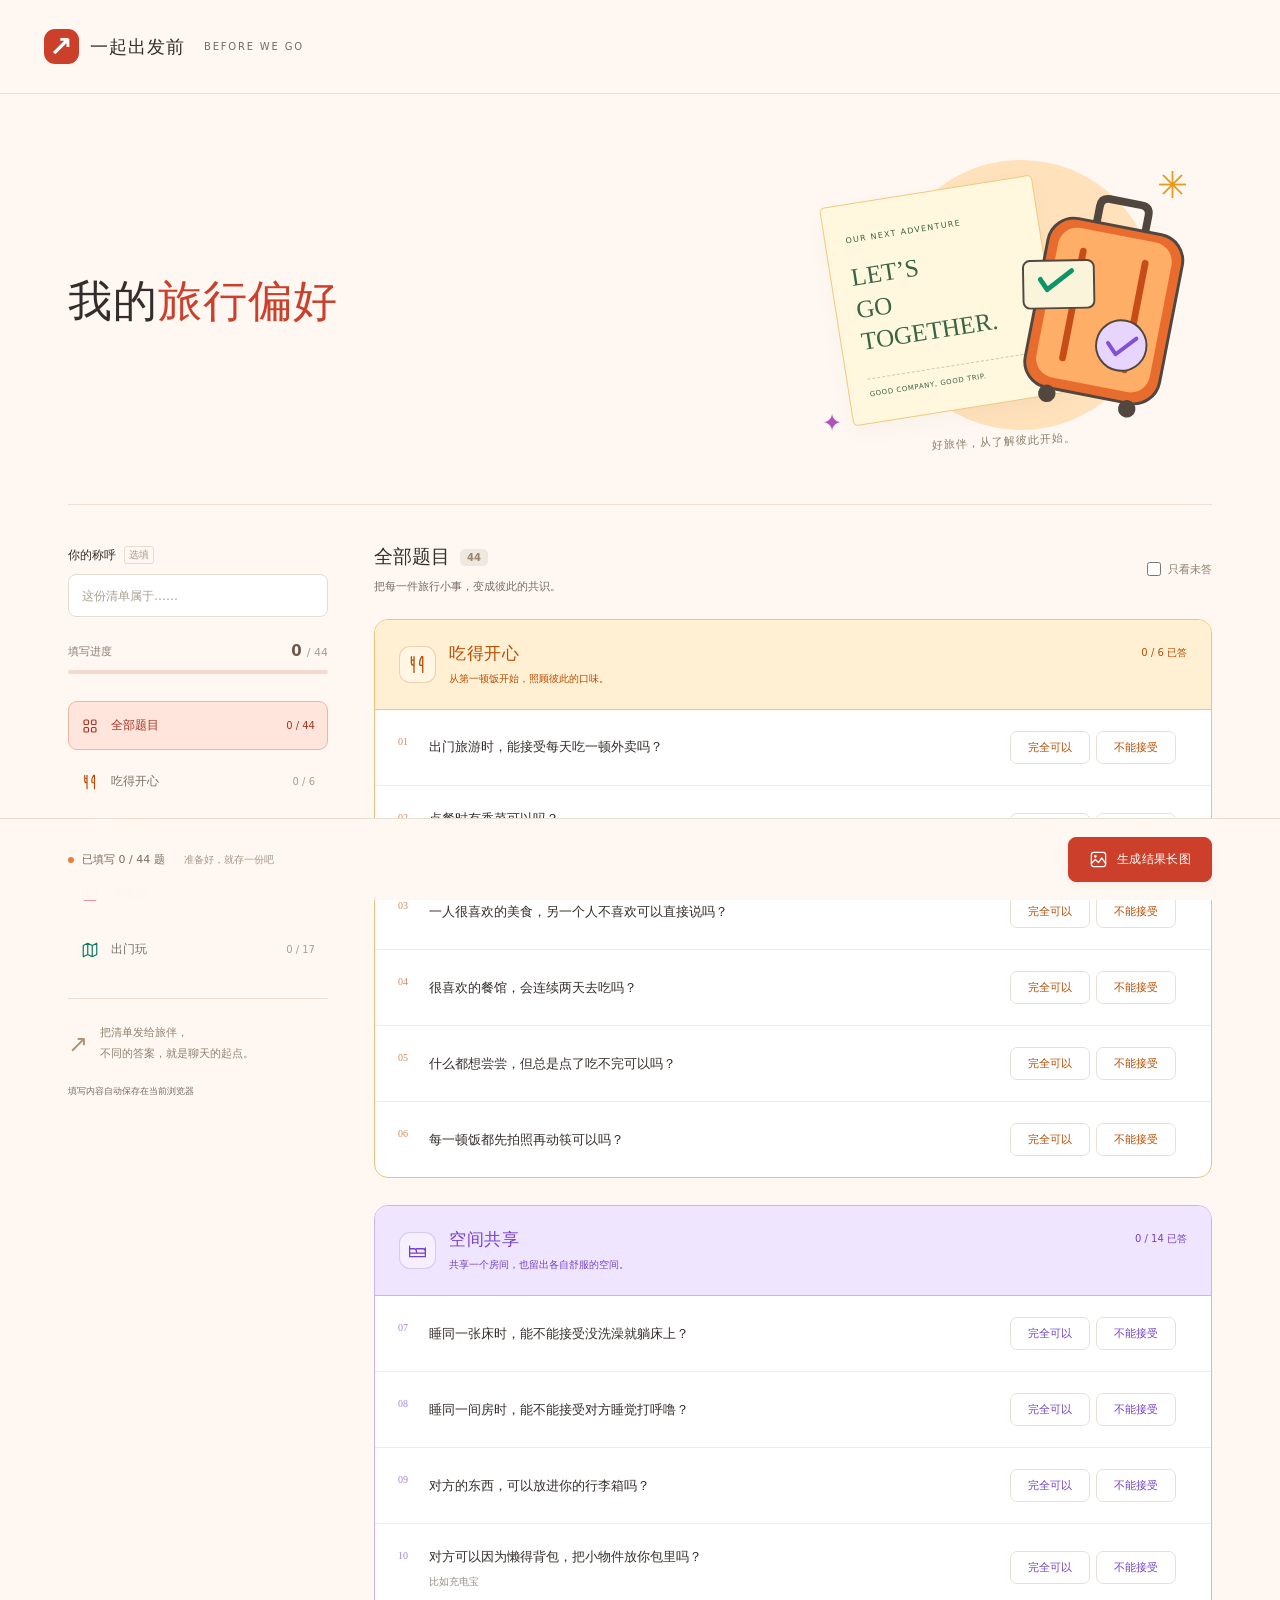
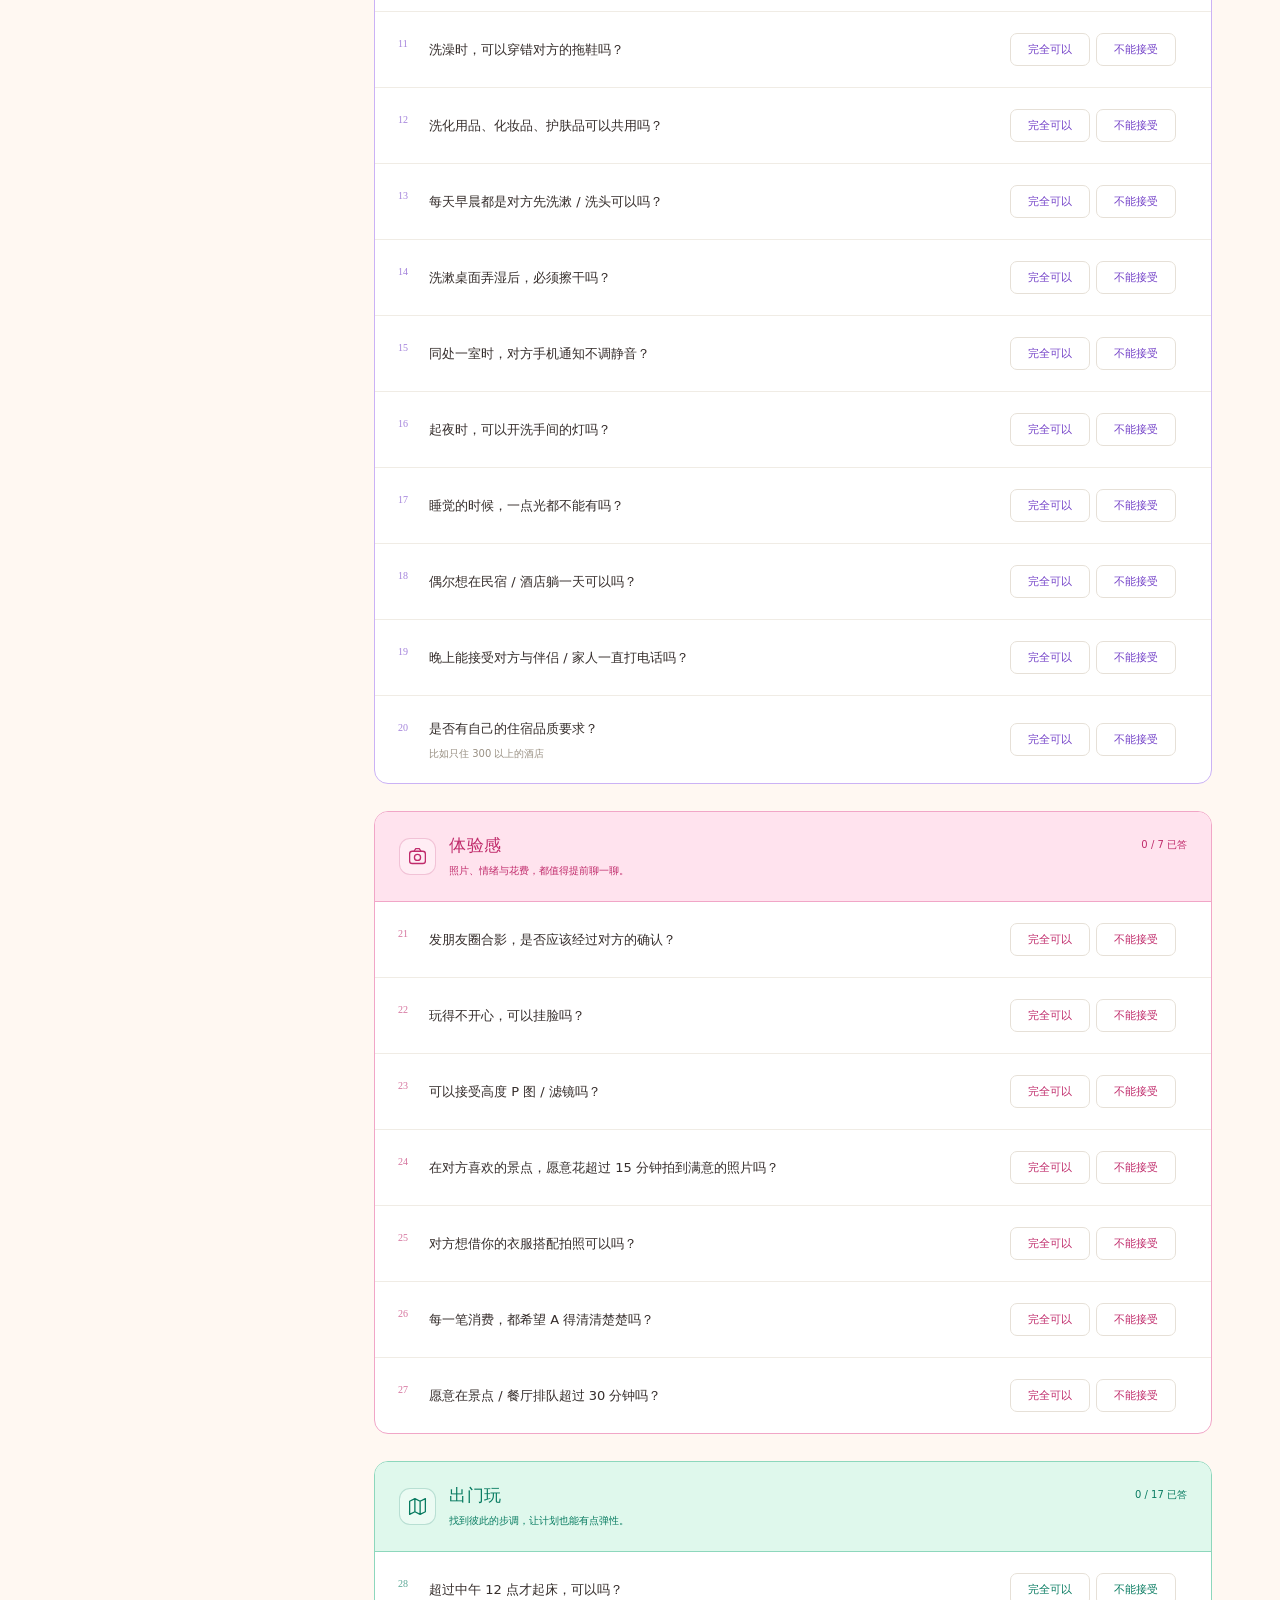
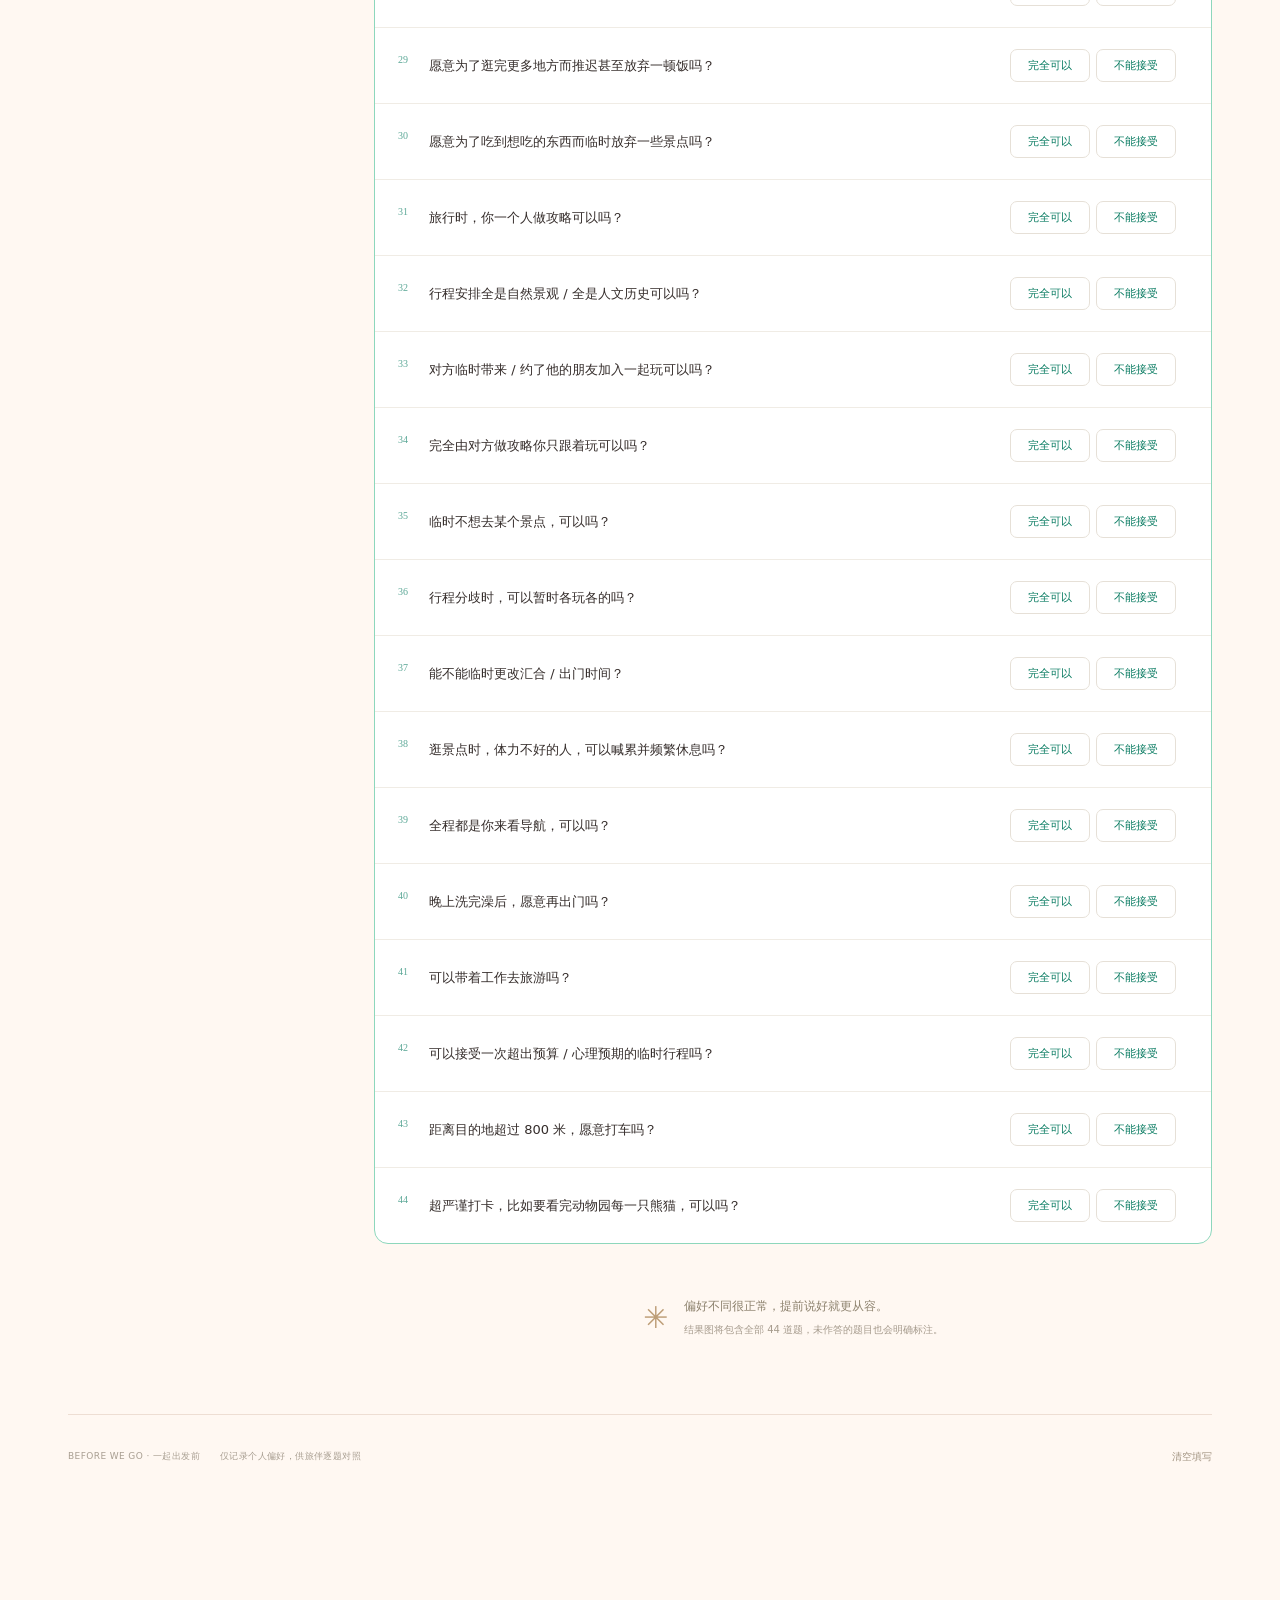
==== commit 54a41ca4: "Publish expanded 44-question travel preference test" ====
--- a/docs/travel-preference/index.html
+++ b/docs/travel-preference/index.html
@@ -4,13 +4,13 @@
   <meta charset="utf-8">
   <meta name="viewport" content="width=device-width,initial-scale=1">
   <meta name="theme-color" content="#fff8f2">
-  <meta name="description" content="36 道旅行偏好题，分为吃饭、空间共享、体验感、出门玩四大类。选择完全可以或不能接受，生成完整结果长图，长按保存后与旅伴一起对照。">
+  <meta name="description" content="44 道旅行偏好题，分为吃饭、空间共享、体验感、出门玩四大类。选择完全可以或不能接受，生成完整结果长图，长按保存后与旅伴一起对照。">
   <title>一起出发前 · 旅行偏好互检表</title>
-  <link rel="icon" href="favicon.svg?v=long-image-1" type="image/svg+xml">
-  <link rel="stylesheet" href="styles.css?v=long-image-1">
-  <script src="questions.js?v=long-image-1" defer></script>
-  <script src="share.js?v=long-image-1" defer></script>
-  <script src="app.js?v=long-image-1" defer></script>
+  <link rel="icon" href="favicon.svg?v=questions-20261031-1" type="image/svg+xml">
+  <link rel="stylesheet" href="styles.css?v=questions-20261031-1">
+  <script src="questions.js?v=questions-20261031-1" defer></script>
+  <script src="share.js?v=questions-20261031-1" defer></script>
+  <script src="app.js?v=questions-20261031-1" defer></script>
 </head>
 <body>
   <header class="site-header">
@@ -34,28 +34,28 @@
       <aside class="sidebar" aria-label="填写设置">
         <label class="name-label" for="respondent">你的称呼 <span>选填</span></label>
         <input id="respondent" maxlength="24" placeholder="这份清单属于……" autocomplete="nickname">
-        <div class="progress-heading"><span>填写进度</span><strong id="progress-count">0 <span>/ 36</span></strong></div>
-        <div class="progress-track" role="progressbar" aria-label="填写进度" aria-valuemin="0" aria-valuemax="36" aria-valuenow="0"><div id="progress-fill"></div></div>
+        <div class="progress-heading"><span>填写进度</span><strong id="progress-count">0 <span>/ 44</span></strong></div>
+        <div class="progress-track" role="progressbar" aria-label="填写进度" aria-valuemin="0" aria-valuemax="44" aria-valuenow="0"><div id="progress-fill"></div></div>
         <nav class="category-nav" aria-label="题目分类" id="category-nav"></nav>
         <div class="sidebar-note"><span aria-hidden="true">↗</span><p>把清单发给旅伴，<br>不同的答案，就是聊天的起点。</p></div>
         <p class="storage-status" id="storage-status">填写内容自动保存在当前浏览器</p>
       </aside>
 
       <section class="question-area" aria-label="旅行偏好题目">
-        <div class="list-toolbar"><div><h2 id="list-title">全部题目<span>36</span></h2><p id="list-subtitle">把每一件旅行小事，变成彼此的共识。</p></div><label class="unanswered-filter"><input type="checkbox" id="unanswered-filter"><span>只看未答</span></label></div>
+        <div class="list-toolbar"><div><h2 id="list-title">全部题目<span>44</span></h2><p id="list-subtitle">把每一件旅行小事，变成彼此的共识。</p></div><label class="unanswered-filter"><input type="checkbox" id="unanswered-filter"><span>只看未答</span></label></div>
         <div id="question-list"></div>
         <div class="empty-state" id="empty-state" hidden><span>✓</span><h3>这一部分，已经填好啦</h3><p>取消「只看未答」可查看或修改你的选择。</p></div>
-        <div class="end-note"><span>✳</span><p>偏好不同很正常，提前说好就更从容。<br><small>结果图将包含全部 36 道题，未作答的题目也会明确标注。</small></p></div>
+        <div class="end-note"><span>✳</span><p>偏好不同很正常，提前说好就更从容。<br><small>结果图将包含全部 <span data-question-count>44</span> 道题，未作答的题目也会明确标注。</small></p></div>
       </section>
     </div>
   </main>
 
   <footer class="site-footer"><span>BEFORE WE GO · 一起出发前</span><p>仅记录个人偏好，供旅伴逐题对照</p><button class="quiet-button" id="reset-button">清空填写</button></footer>
-  <div class="action-dock"><div class="dock-inner"><div class="dock-status"><span class="status-dot"></span><span id="dock-progress">已填写 0 / 36 题</span><small>准备好，就存一份吧</small></div><div class="dock-actions"><button class="primary-button" id="export-button"><svg viewBox="0 0 24 24" aria-hidden="true"><rect x="3" y="3" width="18" height="18" rx="3"/><circle cx="8" cy="8" r="1"/><path d="m3 17 5-5 4 4 4-6 5 7"/></svg><span>生成结果长图</span></button></div></div></div>
+  <div class="action-dock"><div class="dock-inner"><div class="dock-status"><span class="status-dot"></span><span id="dock-progress">已填写 0 / 44 题</span><small>准备好，就存一份吧</small></div><div class="dock-actions"><button class="primary-button" id="export-button"><svg viewBox="0 0 24 24" aria-hidden="true"><rect x="3" y="3" width="18" height="18" rx="3"/><circle cx="8" cy="8" r="1"/><path d="m3 17 5-5 4 4 4-6 5 7"/></svg><span>生成结果长图</span></button></div></div></div>
 
   <dialog id="result-dialog" class="result-dialog" aria-labelledby="result-title" aria-describedby="result-description save-hint">
     <div class="dialog-header"><div><h2 id="result-title">我的旅行偏好 · 结果长图</h2><p id="result-description"></p></div><button class="close-button" data-close="result-dialog" aria-label="关闭结果预览" autofocus>×</button></div>
-    <div class="result-image-wrap" role="region" aria-label="结果长图，可上下滑动" tabindex="0"><img id="result-image" alt="包含全部 36 道题及所选偏好的结果长图"></div>
+    <div class="result-image-wrap" role="region" aria-label="结果长图，可上下滑动" tabindex="0"><img id="result-image" alt="包含全部 44 道题及所选偏好的结果长图"></div>
     <div class="dialog-actions"><p class="save-hint" id="save-hint"><strong>长按图片，保存到手机相册</strong><span>上下滑动查看完整结果</span></p><a class="secondary-button desktop-download" id="save-preview-link" download>下载 PNG 图片 ↓</a></div>
   </dialog>
   <dialog id="reset-dialog" class="reset-dialog" aria-labelledby="reset-title"><button class="close-button" data-close="reset-dialog" aria-label="取消清空">×</button><span class="reset-symbol" aria-hidden="true">↺</span><h2 id="reset-title">重新填写这份清单？</h2><p>称呼和全部答案都会清空。已经下载的结果图不受影响。</p><div class="reset-actions"><button class="secondary-button" data-close="reset-dialog">保留填写</button><button class="primary-button" id="confirm-reset">确认清空</button></div></dialog>
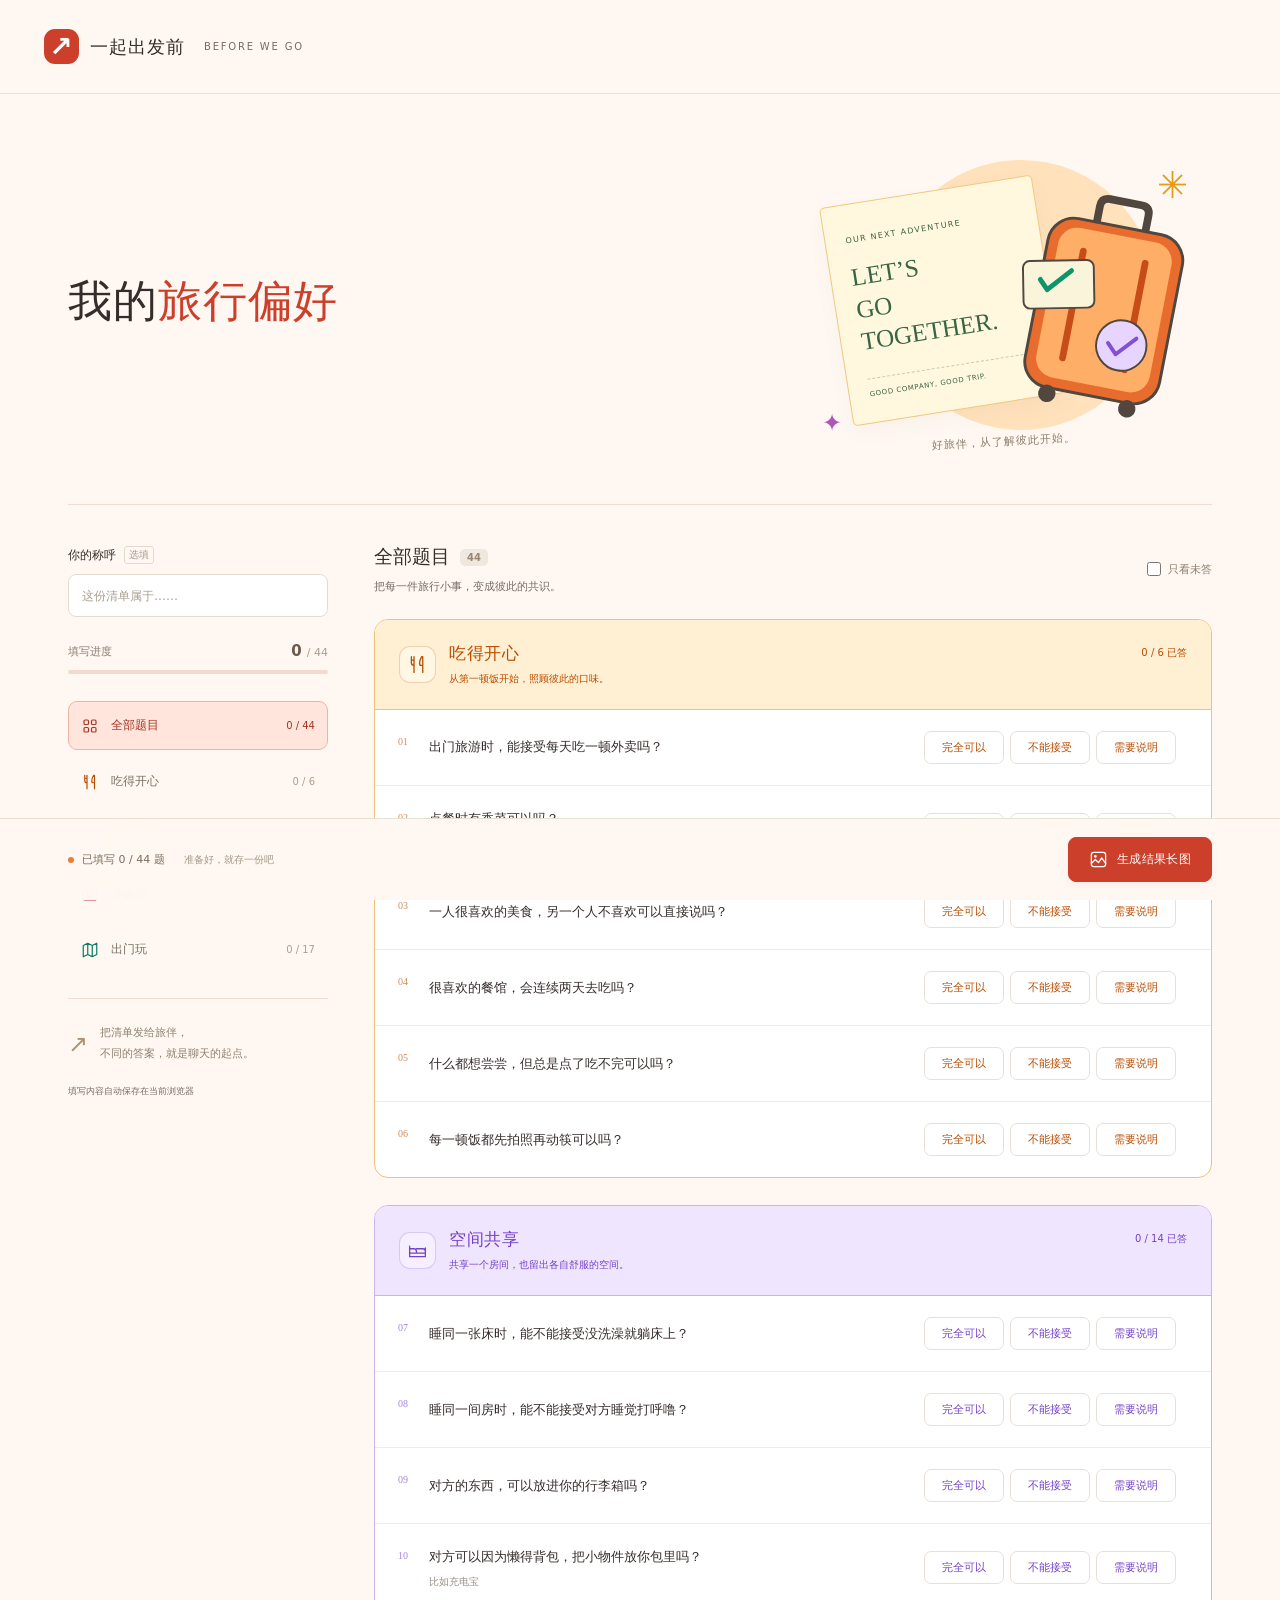
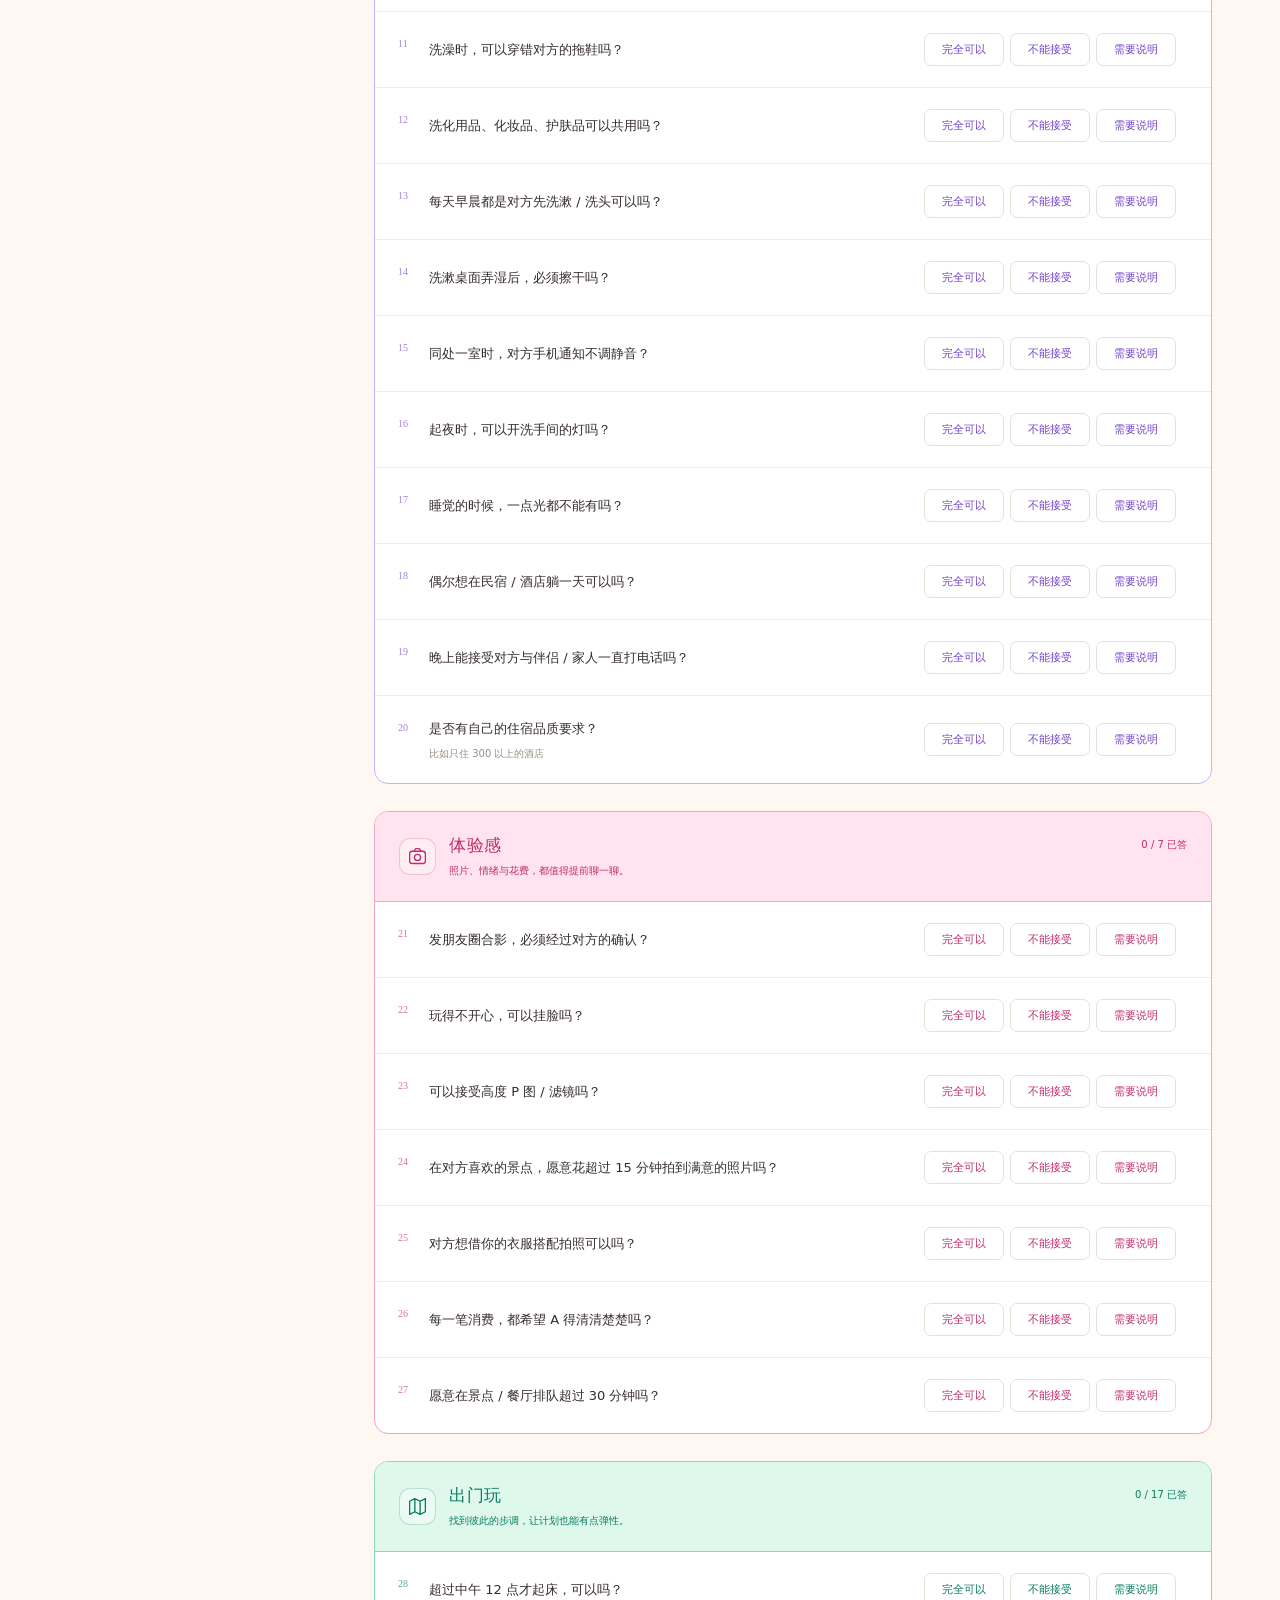
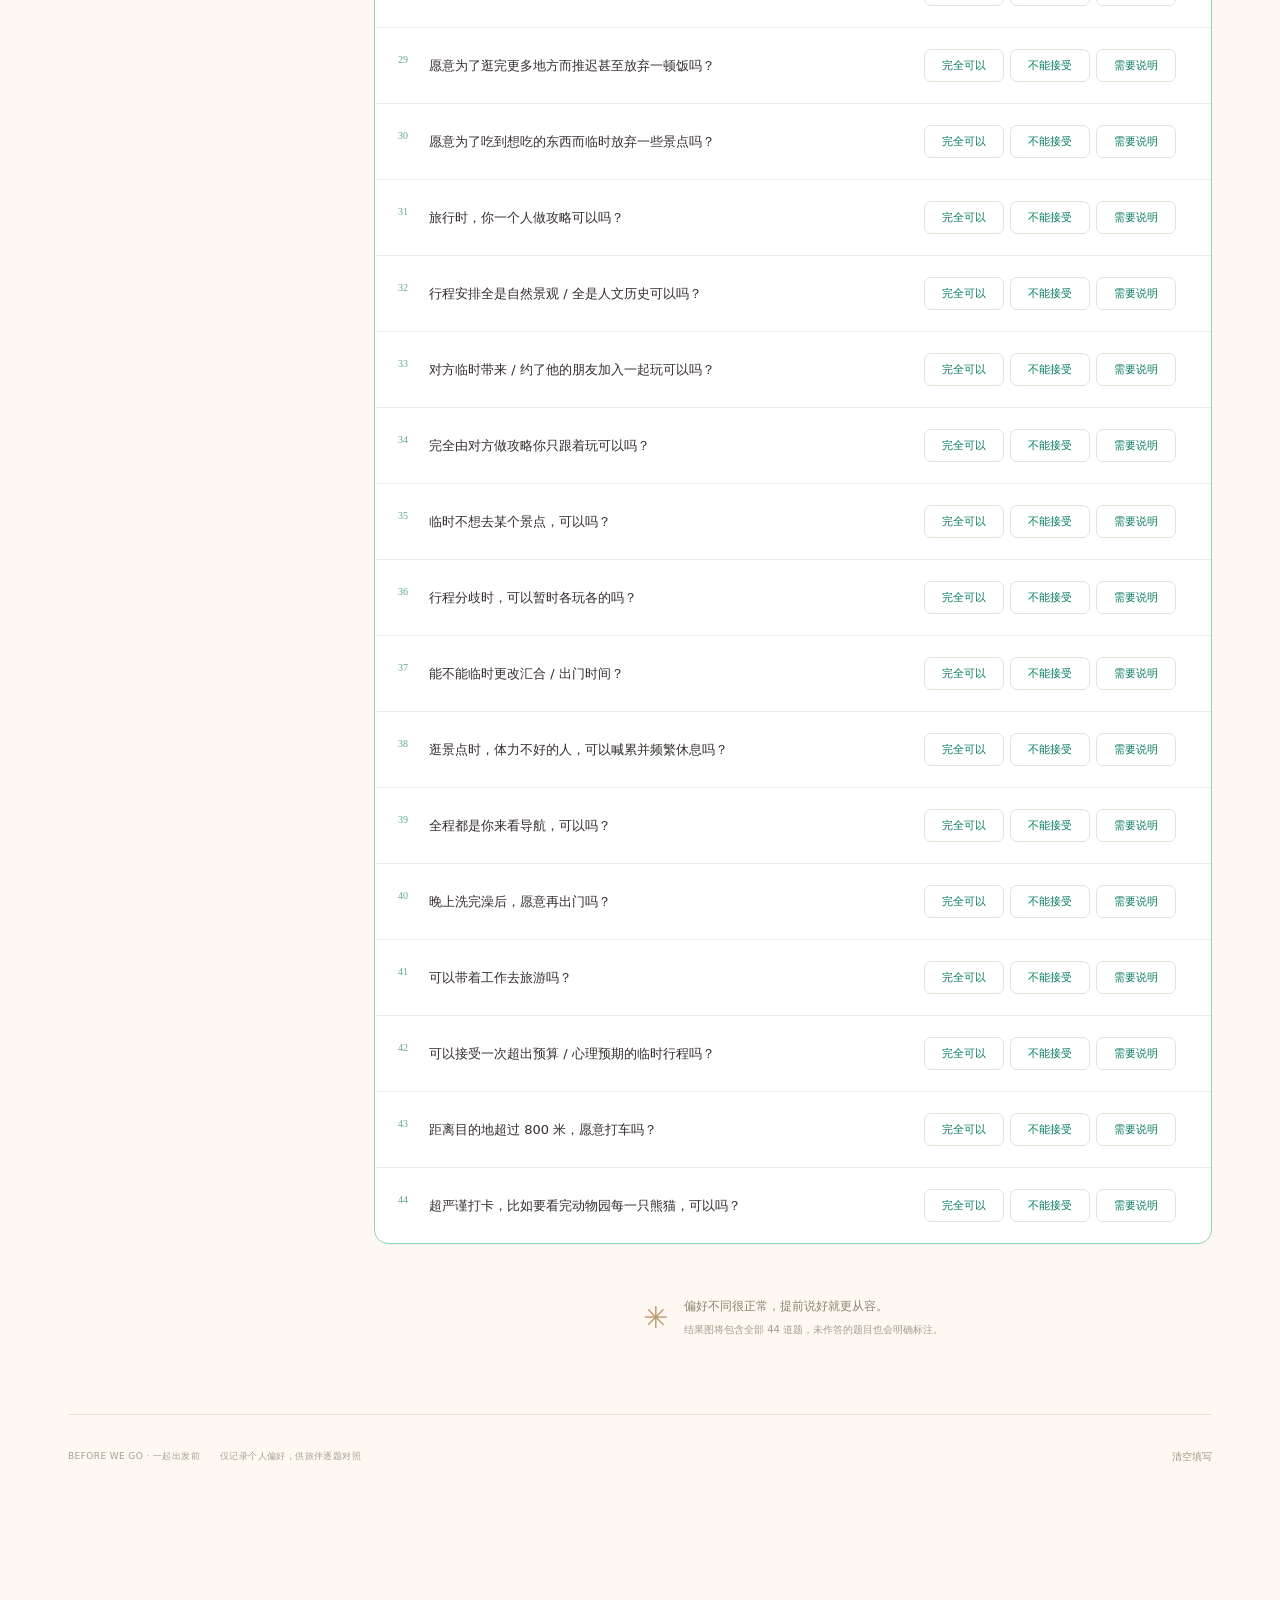
==== commit a7c87b60: "Add custom explanations to travel preference answers" ====
--- a/docs/travel-preference/index.html
+++ b/docs/travel-preference/index.html
@@ -4,13 +4,13 @@
   <meta charset="utf-8">
   <meta name="viewport" content="width=device-width,initial-scale=1">
   <meta name="theme-color" content="#fff8f2">
-  <meta name="description" content="44 道旅行偏好题，分为吃饭、空间共享、体验感、出门玩四大类。选择完全可以或不能接受，生成完整结果长图，长按保存后与旅伴一起对照。">
+  <meta name="description" content="44 道旅行偏好题，分为吃饭、空间共享、体验感、出门玩四大类。选择完全可以、不能接受，或填写详细说明，生成完整结果长图，长按保存后与旅伴一起对照。">
   <title>一起出发前 · 旅行偏好互检表</title>
-  <link rel="icon" href="favicon.svg?v=questions-20261031-1" type="image/svg+xml">
-  <link rel="stylesheet" href="styles.css?v=questions-20261031-1">
-  <script src="questions.js?v=questions-20261031-1" defer></script>
-  <script src="share.js?v=questions-20261031-1" defer></script>
-  <script src="app.js?v=questions-20261031-1" defer></script>
+  <link rel="icon" href="favicon.svg?v=explanations-20261031-1" type="image/svg+xml">
+  <link rel="stylesheet" href="styles.css?v=explanations-20261031-1">
+  <script src="questions.js?v=explanations-20261031-1" defer></script>
+  <script src="share.js?v=explanations-20261031-1" defer></script>
+  <script src="app.js?v=explanations-20261031-1" defer></script>
 </head>
 <body>
   <header class="site-header">
@@ -58,7 +58,7 @@
     <div class="result-image-wrap" role="region" aria-label="结果长图，可上下滑动" tabindex="0"><img id="result-image" alt="包含全部 44 道题及所选偏好的结果长图"></div>
     <div class="dialog-actions"><p class="save-hint" id="save-hint"><strong>长按图片，保存到手机相册</strong><span>上下滑动查看完整结果</span></p><a class="secondary-button desktop-download" id="save-preview-link" download>下载 PNG 图片 ↓</a></div>
   </dialog>
-  <dialog id="reset-dialog" class="reset-dialog" aria-labelledby="reset-title"><button class="close-button" data-close="reset-dialog" aria-label="取消清空">×</button><span class="reset-symbol" aria-hidden="true">↺</span><h2 id="reset-title">重新填写这份清单？</h2><p>称呼和全部答案都会清空。已经下载的结果图不受影响。</p><div class="reset-actions"><button class="secondary-button" data-close="reset-dialog">保留填写</button><button class="primary-button" id="confirm-reset">确认清空</button></div></dialog>
+  <dialog id="reset-dialog" class="reset-dialog" aria-labelledby="reset-title"><button class="close-button" data-close="reset-dialog" aria-label="取消清空">×</button><span class="reset-symbol" aria-hidden="true">↺</span><h2 id="reset-title">重新填写这份清单？</h2><p>称呼、全部答案和详细说明都会清空。已经下载的结果图不受影响。</p><div class="reset-actions"><button class="secondary-button" data-close="reset-dialog">保留填写</button><button class="primary-button" id="confirm-reset">确认清空</button></div></dialog>
   <div id="toast" class="toast" role="status" aria-live="polite"></div>
   <noscript><div class="noscript-note">请启用 JavaScript，以便填写清单和导出结果图。</div></noscript>
 </body>
--- a/docs/travel-preference/styles.css
+++ b/docs/travel-preference/styles.css
@@ -1,7 +1,7 @@
 :root{--paper:#fff8f2;--ink:#352d2b;--muted:#756b65;--line:#eeded3;--primary:#cc402b;--food:#b94c00;--food-bg:#fff0d4;--space:#7442c8;--space-bg:#efe5ff;--experience:#c02b6b;--experience-bg:#ffe3ee;--outing:#087b61;--outing-bg:#dff8ec;font-family:"Microsoft YaHei","PingFang SC",system-ui,sans-serif;color:var(--ink);background:var(--paper);font-synthesis:none;scroll-behavior:smooth}
 *{box-sizing:border-box}body{margin:0}button,input{font:inherit}button,a,input{-webkit-tap-highlight-color:transparent}button{cursor:pointer}button:disabled{cursor:wait;opacity:.6}a{color:inherit;text-decoration:none}button:focus-visible,a:focus-visible,input:focus-visible{outline:3px solid #cc402b66;outline-offset:4px}button svg{width:19px;height:19px;fill:none;stroke:currentColor;stroke-width:1.6;stroke-linecap:round;stroke-linejoin:round}button{transition:background .18s,transform .18s,border-color .18s}button:active{transform:translateY(1px)}[hidden]{display:none!important}
 .site-header{max-width:1280px;margin:auto;height:94px;display:flex;align-items:center;justify-content:space-between;padding:0 44px;border-bottom:1px solid var(--line)}.brand{display:flex;align-items:center;gap:11px;font-weight:700;font-size:18px;letter-spacing:1px}.brand-mark{width:35px;height:35px;background:var(--primary);color:#ffffff;display:grid;place-items:center;border-radius:11px;font-size:28px;line-height:1}.brand-en{font-size:10px;color:var(--muted);margin-left:8px;font-weight:500;letter-spacing:1.8px}.quiet-button{border:0;background:none;display:inline-flex;align-items:center;justify-content:center;gap:7px;color:#706b63;font-size:13px;padding:10px 0}.quiet-button:hover{color:var(--primary)}.page-shell{max-width:1192px;margin:auto;padding:0 24px}.hero{display:flex;align-items:center;justify-content:space-between;padding:62px 0 58px;gap:25px}.eyebrow{font-size:10px;letter-spacing:2px;font-weight:600;color:#8d7c6c;display:inline-flex;align-items:center;gap:9px}.hero h1{font-size:44px;line-height:1.45;letter-spacing:1px;font-weight:650;margin:18px 0}.title-accent{color:var(--primary)}.hero-art{position:relative;flex:0 0 390px;height:290px}.art-orbit{position:absolute;width:270px;height:270px;border-radius:50%;background:#ffe1bc;top:4px;left:64px}.ticket{position:absolute;background:#fff8de;border:1px solid #f0c880;box-shadow:0 8px 20px #7e71550b;width:215px;top:34px;left:13px;height:221px;transform:rotate(-9deg);border-radius:5px;padding:23px 20px;color:#386543}.ticket>span{font-size:8px;letter-spacing:1.3px}.ticket strong{display:block;font-family:Georgia,serif;font-weight:500;font-size:25px;line-height:1.3;margin:15px 0}.ticket-line{border-top:1px dashed #ccc8b3;margin-top:20px}.ticket small{font-size:7px;letter-spacing:.6px;display:block;margin-top:11px}.luggage{position:absolute;width:194px;top:35px;right:12px;transform:rotate(11deg)}.art-star{position:absolute;font-size:37px;z-index:2}.star-one{right:24px;top:8px;color:#e79c19}.star-two{left:0;bottom:9px;color:#ae55b9;font-size:24px}.art-label{position:absolute;bottom:-3px;left:110px;transform:rotate(-3deg);font-size:11px;color:#8b7e6b;letter-spacing:1px}
-.workspace{display:grid;grid-template-columns:260px minmax(0,1fr);gap:46px;align-items:start;border-top:1px solid var(--line);padding-top:36px}.sidebar{position:sticky;top:24px;padding:5px 0 0}.name-label{font-size:12px;display:flex;align-items:center;gap:8px;margin-bottom:10px}.name-label span{font-size:10px;color:#a49a8d;border:1px solid #e3dbce;border-radius:3px;padding:1px 4px}#respondent{width:100%;background:#ffffff;border:1px solid #e3dbcf;border-radius:8px;padding:12px 13px;font-size:12px;color:var(--ink);height:43px}#respondent::placeholder{color:#aaa092}.progress-heading{display:flex;align-items:center;justify-content:space-between;font-size:11px;color:#877d71;margin:25px 0 10px}.progress-heading strong{font-size:15px;color:#6c5a4c;font-weight:550}.progress-heading strong span{color:#a99d91;font-size:11px;font-weight:400}.progress-track{height:4px;background:#f2dbce;border-radius:3px;overflow:hidden}.progress-track>div{height:100%;background:#cc402b;border-radius:3px;transition:width .25s;width:0}.category-nav{display:flex;flex-direction:column;gap:7px;margin-top:27px}.category-button{border:1px solid transparent;background:none;color:#777064;border-radius:9px;display:flex;align-items:center;text-align:left;gap:12px;padding:12px;font-size:12px;min-height:49px}.category-button:hover{background:#fff0e3}.category-button.active{background:#ffe5dc;border-color:#edb4a4;color:#a73422}.category-button .nav-icon{display:grid;place-items:center}.nav-icon svg{width:18px;height:18px}.category-button .category-count{margin-left:auto;color:#aaa08f;font-size:10px;font-variant-numeric:tabular-nums}.category-button.active .category-count{color:#a73422}.category-button[data-group=food]{--accent:var(--food);--tint:var(--food-bg)}.category-button[data-group=space]{--accent:var(--space);--tint:var(--space-bg)}.category-button[data-group=experience]{--accent:var(--experience);--tint:var(--experience-bg)}.category-button[data-group=outing]{--accent:var(--outing);--tint:var(--outing-bg)}.category-button:not([data-group=all]) .nav-icon{color:var(--accent)}.category-button:not([data-group=all]).active{background:var(--tint);color:var(--accent);border-color:color-mix(in srgb,var(--accent) 20%,transparent)}.sidebar-note{margin:24px 0 0;padding-top:24px;border-top:1px solid var(--line);display:flex;gap:12px;align-items:center;color:#8c826f}.sidebar-note>span{font-size:24px;color:#ae9271}.sidebar-note p{font-size:11px;line-height:1.9;margin:0}.storage-status{font-size:9px;color:#756b65;margin-top:19px;line-height:1.7}.list-toolbar{display:flex;justify-content:space-between;align-items:center;margin:0 0 25px;padding:3px 0 0}.list-toolbar h2{font-size:19px;font-weight:600;margin:0;display:flex;gap:10px;align-items:center}.list-toolbar h2 span{font-size:10px;color:#988570;background:#eee8de;border-radius:5px;padding:3px 7px}.list-toolbar p{font-size:11px;color:var(--muted);margin:9px 0 0}.unanswered-filter{font-size:11px;color:#8a7e6d;display:flex;align-items:center;gap:7px;white-space:nowrap;cursor:pointer;margin-left:14px}.unanswered-filter input{accent-color:var(--primary);width:14px;height:14px;margin:0}.question-group{margin-bottom:27px;border:1px solid var(--border);border-radius:14px;overflow:hidden;background:#ffffff;--accent:var(--food);--tint:var(--food-bg);--border:#f0c17a}.question-group[data-group=space]{--accent:var(--space);--tint:var(--space-bg);--border:#cbb2f5}.question-group[data-group=experience]{--accent:var(--experience);--tint:var(--experience-bg);--border:#f1a6c7}.question-group[data-group=outing]{--accent:var(--outing);--tint:var(--outing-bg);--border:#8dd7bc}.group-heading{background:var(--tint);padding:22px 24px;display:flex;align-items:center;gap:13px;border-bottom:1px solid var(--border)}.group-icon{display:grid;place-items:center;width:37px;height:37px;border:1px solid color-mix(in srgb,var(--accent) 22%,transparent);border-radius:11px;color:var(--accent);background:#ffffff60}.group-icon svg{width:21px;height:21px;fill:none;stroke:currentColor;stroke-width:1.5;stroke-linecap:round;stroke-linejoin:round}.group-heading h3{font-size:17px;color:var(--accent);margin:0 0 6px;letter-spacing:.5px;font-weight:600}.group-heading p{font-size:10px;color:var(--accent);opacity:1;margin:0;line-height:1.6}.group-total{margin-left:auto;color:var(--accent);font-size:10px;white-space:nowrap;align-self:flex-start;margin-top:4px;opacity:1}.question-row{display:flex;align-items:center;gap:14px;padding:21px 23px;position:relative}.question-row+.question-row{border-top:1px solid #f0ece5}.question-number{align-self:flex-start;font-size:10px;font-family:Georgia,serif;font-variant-numeric:tabular-nums;color:var(--accent);margin-top:5px;opacity:.65;min-width:17px}.question-copy{flex:1;min-width:0;margin:0;border:0;padding:0}.question-copy legend{font-size:13px;line-height:1.85;font-weight:500;padding:0;max-width:100%}.question-note{font-size:10px;color:#999083;margin:4px 0 0;line-height:1.7}.answer-controls{display:flex;gap:6px;flex-shrink:0;align-items:center}.answer-option{display:block;position:relative;cursor:pointer}.answer-option input{position:absolute;opacity:0;width:1px;height:1px}.answer-option span{display:flex;align-items:center;justify-content:center;min-width:80px;height:33px;border:1px solid #e6e0d7;border-radius:7px;background:#ffffff;font-size:11px;color:var(--accent);font-weight:600;letter-spacing:0;transition:all .15s}.answer-option:hover span{border-color:var(--accent);color:var(--accent)}.answer-option input:checked+span{background:var(--accent);border-color:var(--accent);color:white}.answer-option input:focus-visible+span{outline:3px solid var(--accent);outline-offset:3px}.clear-answer{height:22px;width:20px;padding:0;line-height:1;border:0;background:none;color:#aaa093;font-size:17px;opacity:0;pointer-events:none;margin-right:-14px}.question-row.answered .clear-answer{opacity:.7;pointer-events:auto}.clear-answer:hover{color:var(--accent)}.empty-state{text-align:center;padding:65px 20px;background:#ffffff;border:1px dashed #dacfbd;border-radius:14px;color:#827561}.empty-state>span{font-size:24px}.empty-state h3{font-size:17px}.empty-state p{font-size:12px}.end-note{display:flex;justify-content:center;align-items:center;gap:16px;margin:39px 0 29px;color:#8d826e}.end-note>span{font-size:30px;color:#bd9d76}.end-note p{font-size:12px;line-height:1.9}.end-note small{font-size:10px;color:#a69b8d}.site-footer{max-width:1144px;margin:32px auto 110px;padding:25px 0;border-top:1px solid var(--line);display:flex;align-items:center;gap:20px;color:#a89e91;font-size:9px;letter-spacing:.4px}.site-footer p{margin:0;flex:1}.site-footer .quiet-button{font-size:10px;color:#a39583}.action-dock{position:fixed;bottom:0;left:0;width:100%;border-top:1px solid #e7dfd2;background:#fff8f2f2;backdrop-filter:blur(12px);z-index:5;padding-bottom:env(safe-area-inset-bottom)}.dock-inner{max-width:1144px;margin:auto;display:flex;align-items:center;justify-content:space-between;gap:20px;padding:18px 0}.dock-status{display:flex;align-items:center;gap:8px;font-size:11px;color:#7b6c5b}.dock-status small{font-size:10px;color:#a49785;margin-left:11px}.status-dot{height:6px;width:6px;border-radius:50%;background:#ed7d32}.dock-actions{display:flex;gap:10px}.primary-button,.secondary-button{border-radius:8px;min-height:43px;padding:12px 20px;display:inline-flex;justify-content:center;align-items:center;gap:9px;font-size:12px;letter-spacing:.3px;line-height:1.4;white-space:nowrap}.primary-button{border:1px solid var(--primary);background:var(--primary);color:#ffffff;box-shadow:0 3px 7px #6e3d2910}.primary-button:hover{background:#b53222;border-color:#b53222}.secondary-button{border:1px solid #dcd1c0;background:#fffcf6;color:#82705a}.secondary-button:hover{background:#f0e9dd}
+.workspace{display:grid;grid-template-columns:260px minmax(0,1fr);gap:46px;align-items:start;border-top:1px solid var(--line);padding-top:36px}.sidebar{position:sticky;top:24px;padding:5px 0 0}.name-label{font-size:12px;display:flex;align-items:center;gap:8px;margin-bottom:10px}.name-label span{font-size:10px;color:#a49a8d;border:1px solid #e3dbce;border-radius:3px;padding:1px 4px}#respondent{width:100%;background:#ffffff;border:1px solid #e3dbcf;border-radius:8px;padding:12px 13px;font-size:12px;color:var(--ink);height:43px}#respondent::placeholder{color:#aaa092}.progress-heading{display:flex;align-items:center;justify-content:space-between;font-size:11px;color:#877d71;margin:25px 0 10px}.progress-heading strong{font-size:15px;color:#6c5a4c;font-weight:550}.progress-heading strong span{color:#a99d91;font-size:11px;font-weight:400}.progress-track{height:4px;background:#f2dbce;border-radius:3px;overflow:hidden}.progress-track>div{height:100%;background:#cc402b;border-radius:3px;transition:width .25s;width:0}.category-nav{display:flex;flex-direction:column;gap:7px;margin-top:27px}.category-button{border:1px solid transparent;background:none;color:#777064;border-radius:9px;display:flex;align-items:center;text-align:left;gap:12px;padding:12px;font-size:12px;min-height:49px}.category-button:hover{background:#fff0e3}.category-button.active{background:#ffe5dc;border-color:#edb4a4;color:#a73422}.category-button .nav-icon{display:grid;place-items:center}.nav-icon svg{width:18px;height:18px}.category-button .category-count{margin-left:auto;color:#aaa08f;font-size:10px;font-variant-numeric:tabular-nums}.category-button.active .category-count{color:#a73422}.category-button[data-group=food]{--accent:var(--food);--tint:var(--food-bg)}.category-button[data-group=space]{--accent:var(--space);--tint:var(--space-bg)}.category-button[data-group=experience]{--accent:var(--experience);--tint:var(--experience-bg)}.category-button[data-group=outing]{--accent:var(--outing);--tint:var(--outing-bg)}.category-button:not([data-group=all]) .nav-icon{color:var(--accent)}.category-button:not([data-group=all]).active{background:var(--tint);color:var(--accent);border-color:color-mix(in srgb,var(--accent) 20%,transparent)}.sidebar-note{margin:24px 0 0;padding-top:24px;border-top:1px solid var(--line);display:flex;gap:12px;align-items:center;color:#8c826f}.sidebar-note>span{font-size:24px;color:#ae9271}.sidebar-note p{font-size:11px;line-height:1.9;margin:0}.storage-status{font-size:9px;color:#756b65;margin-top:19px;line-height:1.7}.list-toolbar{display:flex;justify-content:space-between;align-items:center;margin:0 0 25px;padding:3px 0 0}.list-toolbar h2{font-size:19px;font-weight:600;margin:0;display:flex;gap:10px;align-items:center}.list-toolbar h2 span{font-size:10px;color:#988570;background:#eee8de;border-radius:5px;padding:3px 7px}.list-toolbar p{font-size:11px;color:var(--muted);margin:9px 0 0}.unanswered-filter{font-size:11px;color:#8a7e6d;display:flex;align-items:center;gap:7px;white-space:nowrap;cursor:pointer;margin-left:14px}.unanswered-filter input{accent-color:var(--primary);width:14px;height:14px;margin:0}.question-group{margin-bottom:27px;border:1px solid var(--border);border-radius:14px;overflow:hidden;background:#ffffff;--accent:var(--food);--tint:var(--food-bg);--border:#f0c17a}.question-group[data-group=space]{--accent:var(--space);--tint:var(--space-bg);--border:#cbb2f5}.question-group[data-group=experience]{--accent:var(--experience);--tint:var(--experience-bg);--border:#f1a6c7}.question-group[data-group=outing]{--accent:var(--outing);--tint:var(--outing-bg);--border:#8dd7bc}.group-heading{background:var(--tint);padding:22px 24px;display:flex;align-items:center;gap:13px;border-bottom:1px solid var(--border)}.group-icon{display:grid;place-items:center;width:37px;height:37px;border:1px solid color-mix(in srgb,var(--accent) 22%,transparent);border-radius:11px;color:var(--accent);background:#ffffff60}.group-icon svg{width:21px;height:21px;fill:none;stroke:currentColor;stroke-width:1.5;stroke-linecap:round;stroke-linejoin:round}.group-heading h3{font-size:17px;color:var(--accent);margin:0 0 6px;letter-spacing:.5px;font-weight:600}.group-heading p{font-size:10px;color:var(--accent);opacity:1;margin:0;line-height:1.6}.group-total{margin-left:auto;color:var(--accent);font-size:10px;white-space:nowrap;align-self:flex-start;margin-top:4px;opacity:1}.question-row{display:flex;align-items:center;gap:14px;padding:21px 23px;position:relative;flex-wrap:wrap}.question-row+.question-row{border-top:1px solid #f0ece5}.question-number{align-self:flex-start;font-size:10px;font-family:Georgia,serif;font-variant-numeric:tabular-nums;color:var(--accent);margin-top:5px;opacity:.65;min-width:17px}.question-copy{flex:1;min-width:0;margin:0;border:0;padding:0}.question-copy legend{font-size:13px;line-height:1.85;font-weight:500;padding:0;max-width:100%}.question-note{font-size:10px;color:#999083;margin:4px 0 0;line-height:1.7}.answer-controls{display:flex;gap:6px;flex-shrink:0;align-items:center}.answer-option{display:block;position:relative;cursor:pointer}.answer-option input{position:absolute;opacity:0;width:1px;height:1px}.answer-option span{display:flex;align-items:center;justify-content:center;min-width:80px;height:33px;border:1px solid #e6e0d7;border-radius:7px;background:#ffffff;font-size:11px;color:var(--accent);font-weight:600;letter-spacing:0;transition:all .15s}.answer-option:hover span{border-color:var(--accent);color:var(--accent)}.answer-option input:checked+span{background:var(--accent);border-color:var(--accent);color:white}.answer-option input:focus-visible+span{outline:3px solid var(--accent);outline-offset:3px}.clear-answer{height:22px;width:20px;padding:0;line-height:1;border:0;background:none;color:#aaa093;font-size:17px;opacity:0;pointer-events:none;margin-right:-14px}.question-row.answered .clear-answer{opacity:.7;pointer-events:auto}.clear-answer:hover{color:var(--accent)}.empty-state{text-align:center;padding:65px 20px;background:#ffffff;border:1px dashed #dacfbd;border-radius:14px;color:#827561}.empty-state>span{font-size:24px}.empty-state h3{font-size:17px}.empty-state p{font-size:12px}.end-note{display:flex;justify-content:center;align-items:center;gap:16px;margin:39px 0 29px;color:#8d826e}.end-note>span{font-size:30px;color:#bd9d76}.end-note p{font-size:12px;line-height:1.9}.end-note small{font-size:10px;color:#a69b8d}.site-footer{max-width:1144px;margin:32px auto 110px;padding:25px 0;border-top:1px solid var(--line);display:flex;align-items:center;gap:20px;color:#a89e91;font-size:9px;letter-spacing:.4px}.site-footer p{margin:0;flex:1}.site-footer .quiet-button{font-size:10px;color:#a39583}.action-dock{position:fixed;bottom:0;left:0;width:100%;border-top:1px solid #e7dfd2;background:#fff8f2f2;backdrop-filter:blur(12px);z-index:5;padding-bottom:env(safe-area-inset-bottom)}.dock-inner{max-width:1144px;margin:auto;display:flex;align-items:center;justify-content:space-between;gap:20px;padding:18px 0}.dock-status{display:flex;align-items:center;gap:8px;font-size:11px;color:#7b6c5b}.dock-status small{font-size:10px;color:#a49785;margin-left:11px}.status-dot{height:6px;width:6px;border-radius:50%;background:#ed7d32}.dock-actions{display:flex;gap:10px}.primary-button,.secondary-button{border-radius:8px;min-height:43px;padding:12px 20px;display:inline-flex;justify-content:center;align-items:center;gap:9px;font-size:12px;letter-spacing:.3px;line-height:1.4;white-space:nowrap}.primary-button{border:1px solid var(--primary);background:var(--primary);color:#ffffff;box-shadow:0 3px 7px #6e3d2910}.primary-button:hover{background:#b53222;border-color:#b53222}.secondary-button{border:1px solid #dcd1c0;background:#fffcf6;color:#82705a}.secondary-button:hover{background:#f0e9dd}
 dialog{padding:0;border:1px solid #e6dccd;border-radius:16px;background:var(--paper);color:var(--ink);max-height:90vh;box-shadow:0 20px 90px #44372333}dialog::backdrop{background:#30292088;backdrop-filter:blur(4px)}.dialog-header{display:flex;justify-content:space-between;align-items:flex-start;padding:25px 27px 20px;gap:20px}.dialog-header h2{font-size:20px;margin:10px 0 0;font-weight:600}.dialog-header p{font-size:11px;color:#918575;line-height:1.8;margin:9px 0 0}.close-button{flex:0 0 32px;width:32px;height:32px;border:1px solid #e0d6c7;background:#fffaf2;color:#8b7963;border-radius:50%;font-size:23px;display:grid;place-items:center;padding:0;line-height:1}.result-dialog{width:800px;height:90vh;height:90dvh;max-height:90dvh}.result-dialog[open]{display:flex;flex-direction:column;overflow:hidden}body:has(#result-dialog[open]){overflow:hidden}.result-dialog .dialog-header{flex-shrink:0}.result-dialog .dialog-header h2{margin:0}.result-image-wrap{flex:1;min-height:0;padding:0 26px 25px;overflow:auto;overscroll-behavior:contain;background:#eae4d9}.result-image-wrap img{display:block;width:100%;height:auto;box-shadow:0 4px 16px #4f422d12;margin-top:22px;-webkit-touch-callout:default;user-select:auto}.dialog-actions{flex-shrink:0;padding:18px 26px;display:flex;justify-content:space-between;align-items:center;gap:15px}.save-hint{margin:0;line-height:1.7}.save-hint strong{display:block;font-size:14px;font-weight:600;color:var(--primary)}.save-hint span{display:block;font-size:11px;color:var(--muted)}.desktop-download{text-decoration:none;cursor:pointer}.reset-dialog{width:400px;padding:34px}.reset-dialog>.close-button{position:absolute;right:15px;top:15px}.reset-symbol{font-size:32px;color:var(--primary)}.reset-dialog h2{font-size:20px}.reset-dialog p{font-size:12px;color:#938370;line-height:1.9}.reset-actions{display:flex;gap:10px;justify-content:flex-end;margin-top:27px}.toast{position:fixed;bottom:100px;left:50%;transform:translate(-50%,12px);background:#4f4438;color:#fffaf1;padding:13px 20px;max-width:90%;border-radius:10px;box-shadow:0 6px 30px #49371d20;font-size:12px;opacity:0;pointer-events:none;transition:all .2s;z-index:15;text-align:center;line-height:1.6}.toast.show{opacity:1;transform:translate(-50%,0)}.noscript-note{padding:25px;text-align:center;background:#f8e4da;color:#cc402b}
 @media(min-width:1450px){.site-header{max-width:1360px}.page-shell{max-width:1240px}.workspace{grid-template-columns:270px minmax(0,1fr);gap:65px}.site-footer,.dock-inner{max-width:1192px}.hero{padding-top:70px;padding-bottom:67px}.hero h1{font-size:48px}.question-copy legend{font-size:14px}.question-row{padding:23px 25px}}
 @media(max-width:1100px){.site-header{margin:0 24px;padding:0 8px;height:80px}.hero h1{font-size:36px}.hero-art{flex-basis:320px;transform:scale(.9);transform-origin:right center;margin-left:-30px}.workspace{grid-template-columns:220px minmax(0,1fr);gap:25px}.hero{padding:45px 0}.question-row{padding:19px 17px;gap:10px}.question-copy legend{font-size:12px}.group-heading{padding:19px 18px}.answer-option span{min-width:72px}.site-footer,.dock-inner{margin-left:24px;margin-right:24px}.dock-status small{display:none}}
@@ -9,3 +9,6 @@
 @media(min-width:761px) and (max-height:850px){.site-header{height:76px}.hero{padding:26px 0}.hero h1{font-size:36px;line-height:1.35;margin:12px 0}.hero-art{height:240px;transform:scale(.82);transform-origin:right center}.workspace{padding-top:28px}}
 @media(prefers-reduced-motion:reduce){:root{scroll-behavior:auto}*,*:before,*:after{transition:none!important}}
 @media(hover:none),(pointer:coarse){.desktop-download{display:none}}
+.answer-detail{flex:0 0 calc(100% - 31px);margin-left:31px;min-width:0}.detail-heading{display:flex;align-items:center;justify-content:space-between;gap:12px;margin:0 0 8px;color:var(--accent);font-size:11px}.detail-count{color:var(--muted);font-size:10px;font-variant-numeric:tabular-nums}.answer-detail textarea{display:block;width:100%;min-height:96px;padding:11px 12px;border:1px solid color-mix(in srgb,var(--accent) 30%,white);border-radius:8px;background:#fff;color:var(--ink);font:inherit;font-size:13px;line-height:1.7;resize:vertical}.answer-detail textarea::placeholder{color:#9a8c7b}.answer-detail textarea:focus{outline:2px solid var(--accent);outline-offset:2px}
+@media(max-width:1100px){.question-copy{flex-basis:calc(100% - 27px)}.answer-controls{width:100%;padding-left:27px}.answer-option{flex:1}.answer-option span{min-width:0}.clear-answer{margin-right:0}.answer-detail{flex-basis:calc(100% - 27px);margin-left:27px}}
+@media(max-width:760px){.question-copy{flex-basis:calc(100% - 25px)}.answer-controls{padding-left:25px}.answer-detail{flex-basis:calc(100% - 25px);margin-left:25px}.answer-detail textarea{font-size:16px}}
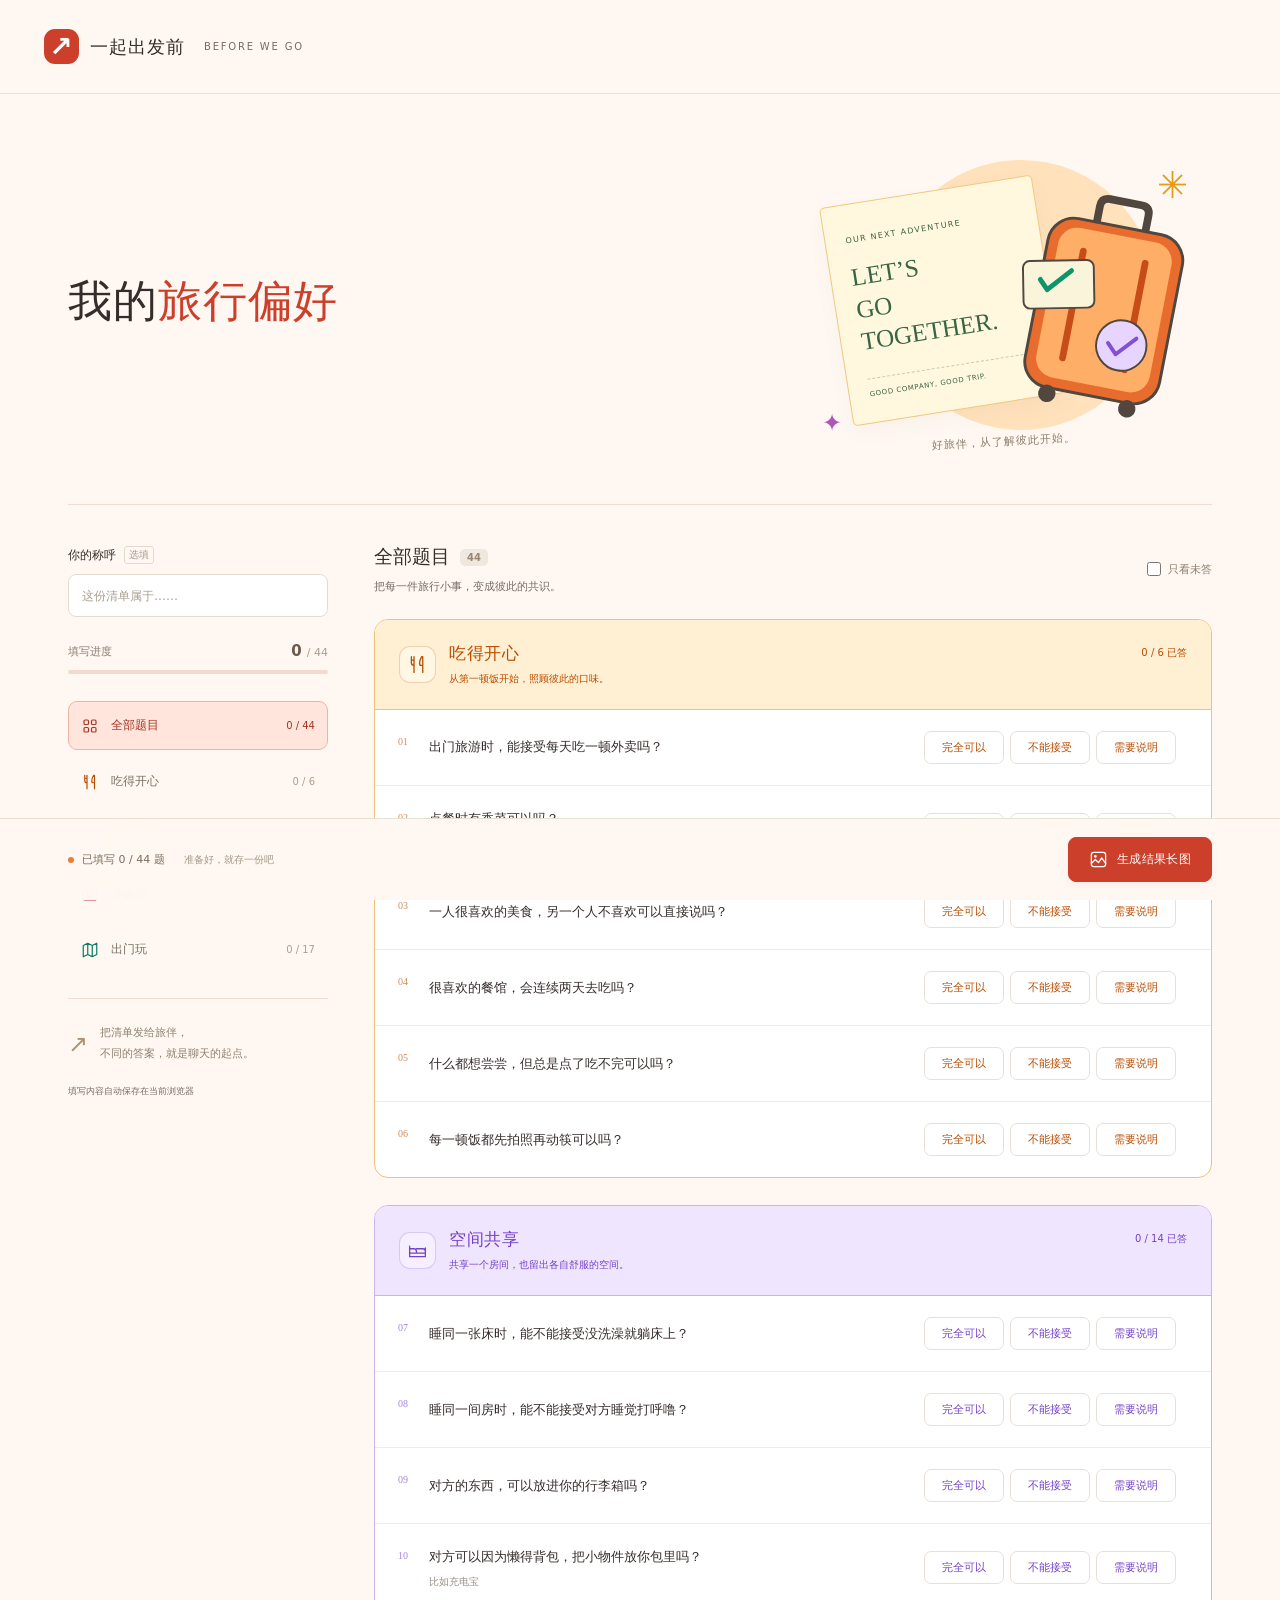
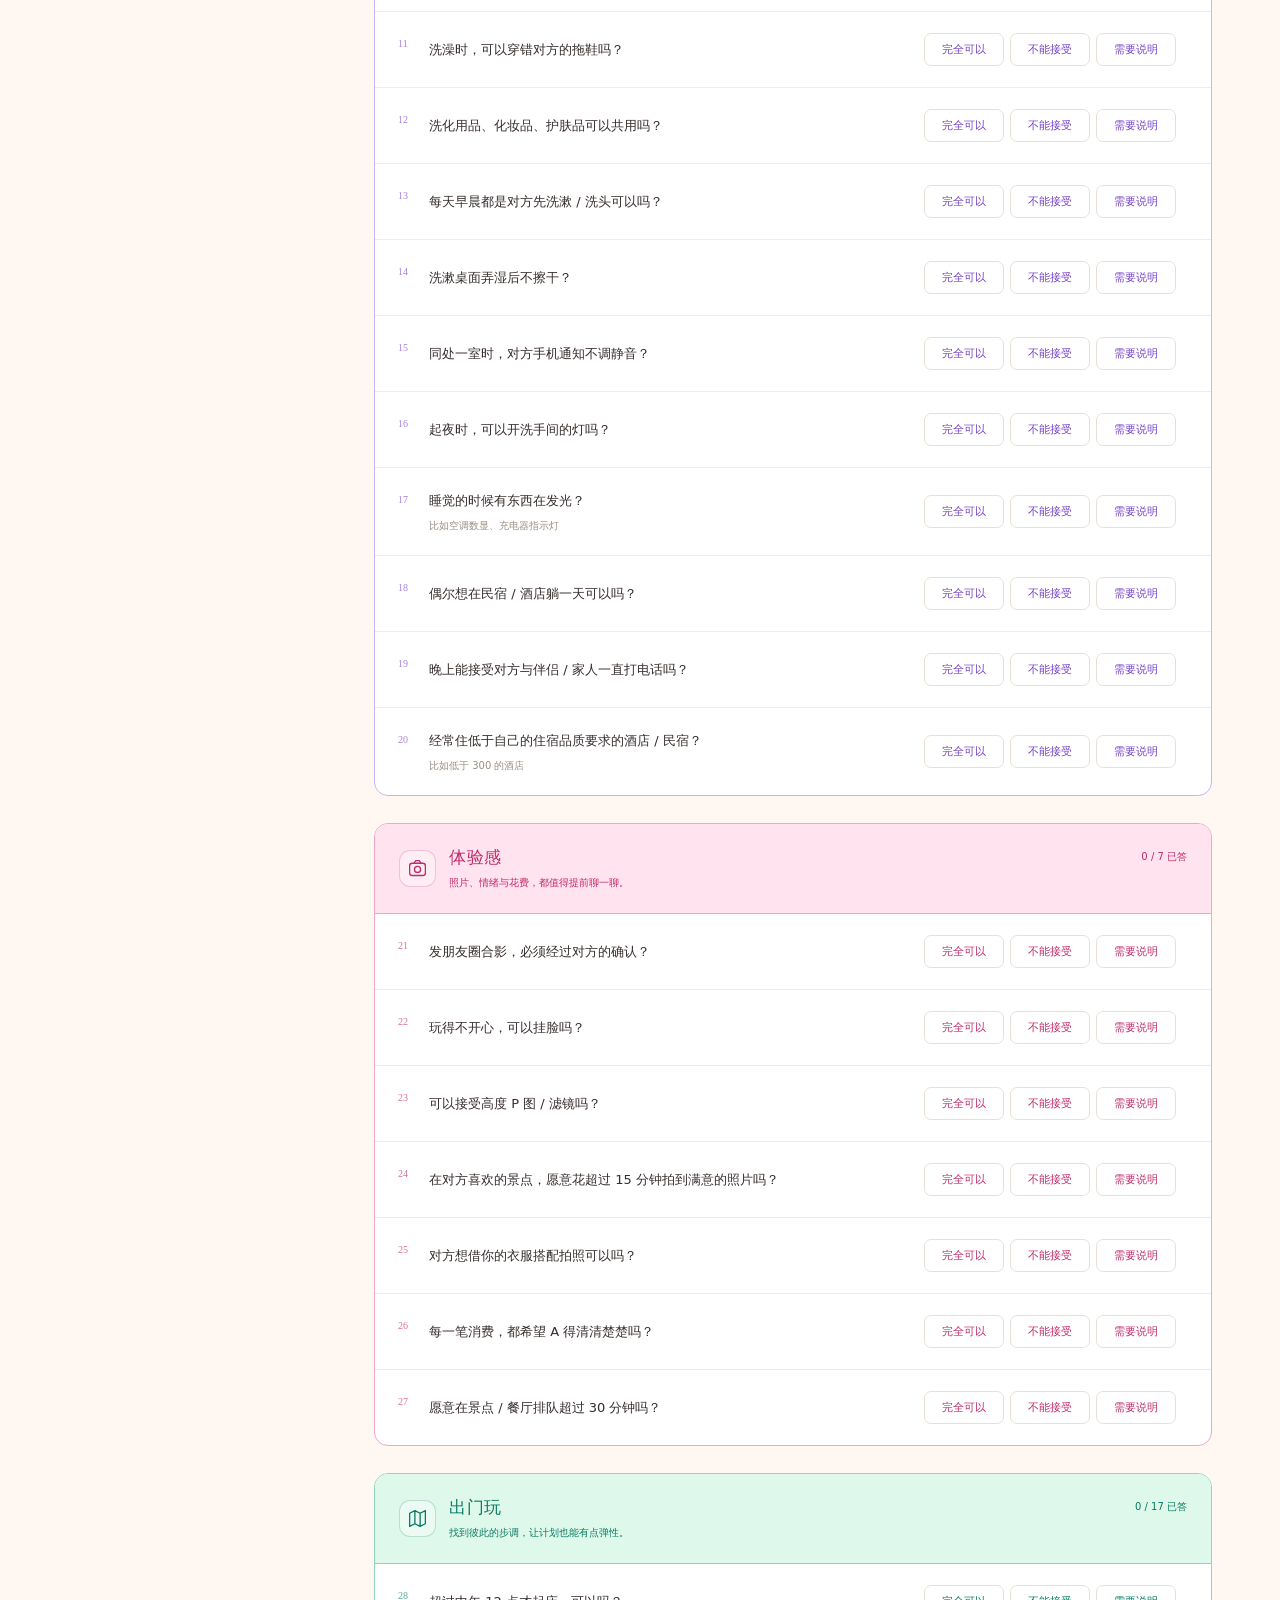
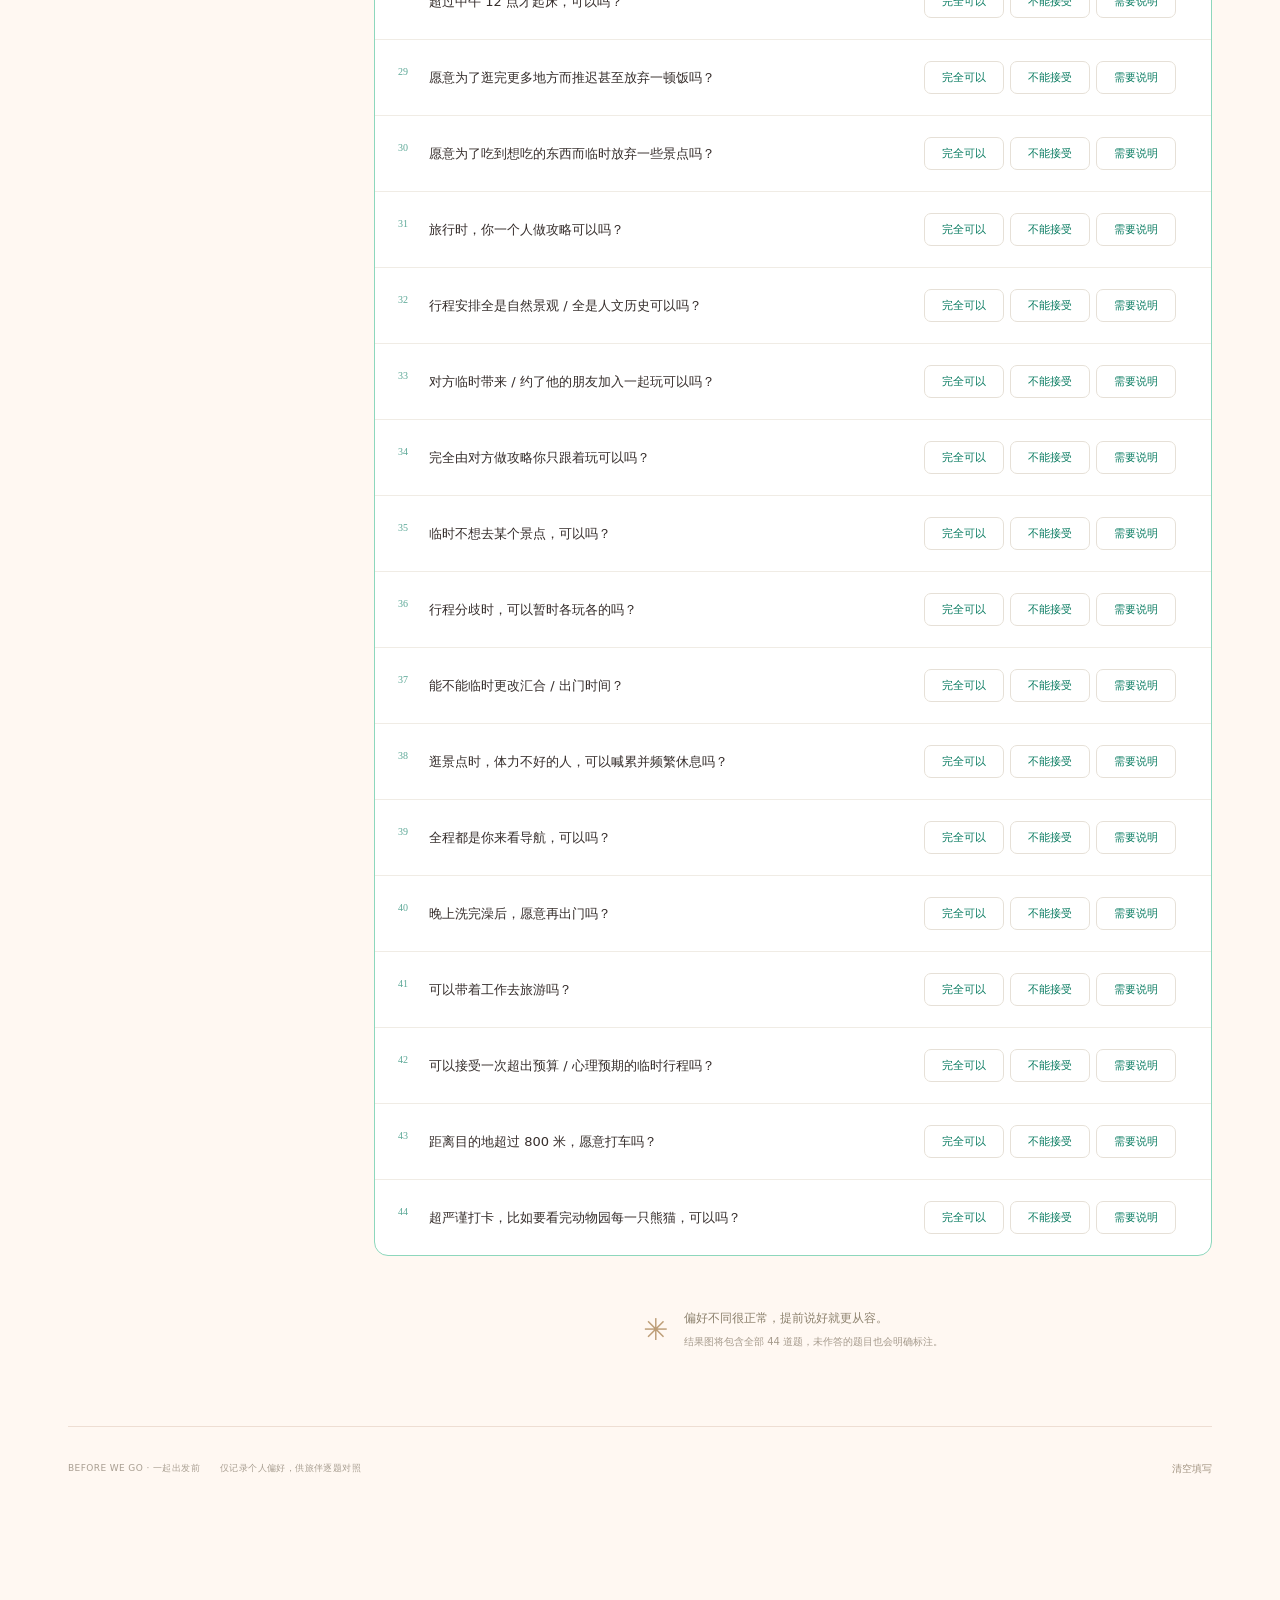
==== commit 3afc06bb: "Sync latest travel question wording" ====
--- a/docs/travel-preference/index.html
+++ b/docs/travel-preference/index.html
@@ -6,11 +6,11 @@
   <meta name="theme-color" content="#fff8f2">
   <meta name="description" content="44 道旅行偏好题，分为吃饭、空间共享、体验感、出门玩四大类。选择完全可以、不能接受，或填写详细说明，生成完整结果长图，长按保存后与旅伴一起对照。">
   <title>一起出发前 · 旅行偏好互检表</title>
-  <link rel="icon" href="favicon.svg?v=explanations-20261031-1" type="image/svg+xml">
-  <link rel="stylesheet" href="styles.css?v=explanations-20261031-1">
-  <script src="questions.js?v=explanations-20261031-1" defer></script>
-  <script src="share.js?v=explanations-20261031-1" defer></script>
-  <script src="app.js?v=explanations-20261031-1" defer></script>
+  <link rel="icon" href="favicon.svg?v=explanations-20261031-2" type="image/svg+xml">
+  <link rel="stylesheet" href="styles.css?v=explanations-20261031-2">
+  <script src="questions.js?v=explanations-20261031-2" defer></script>
+  <script src="share.js?v=explanations-20261031-2" defer></script>
+  <script src="app.js?v=explanations-20261031-2" defer></script>
 </head>
 <body>
   <header class="site-header">
